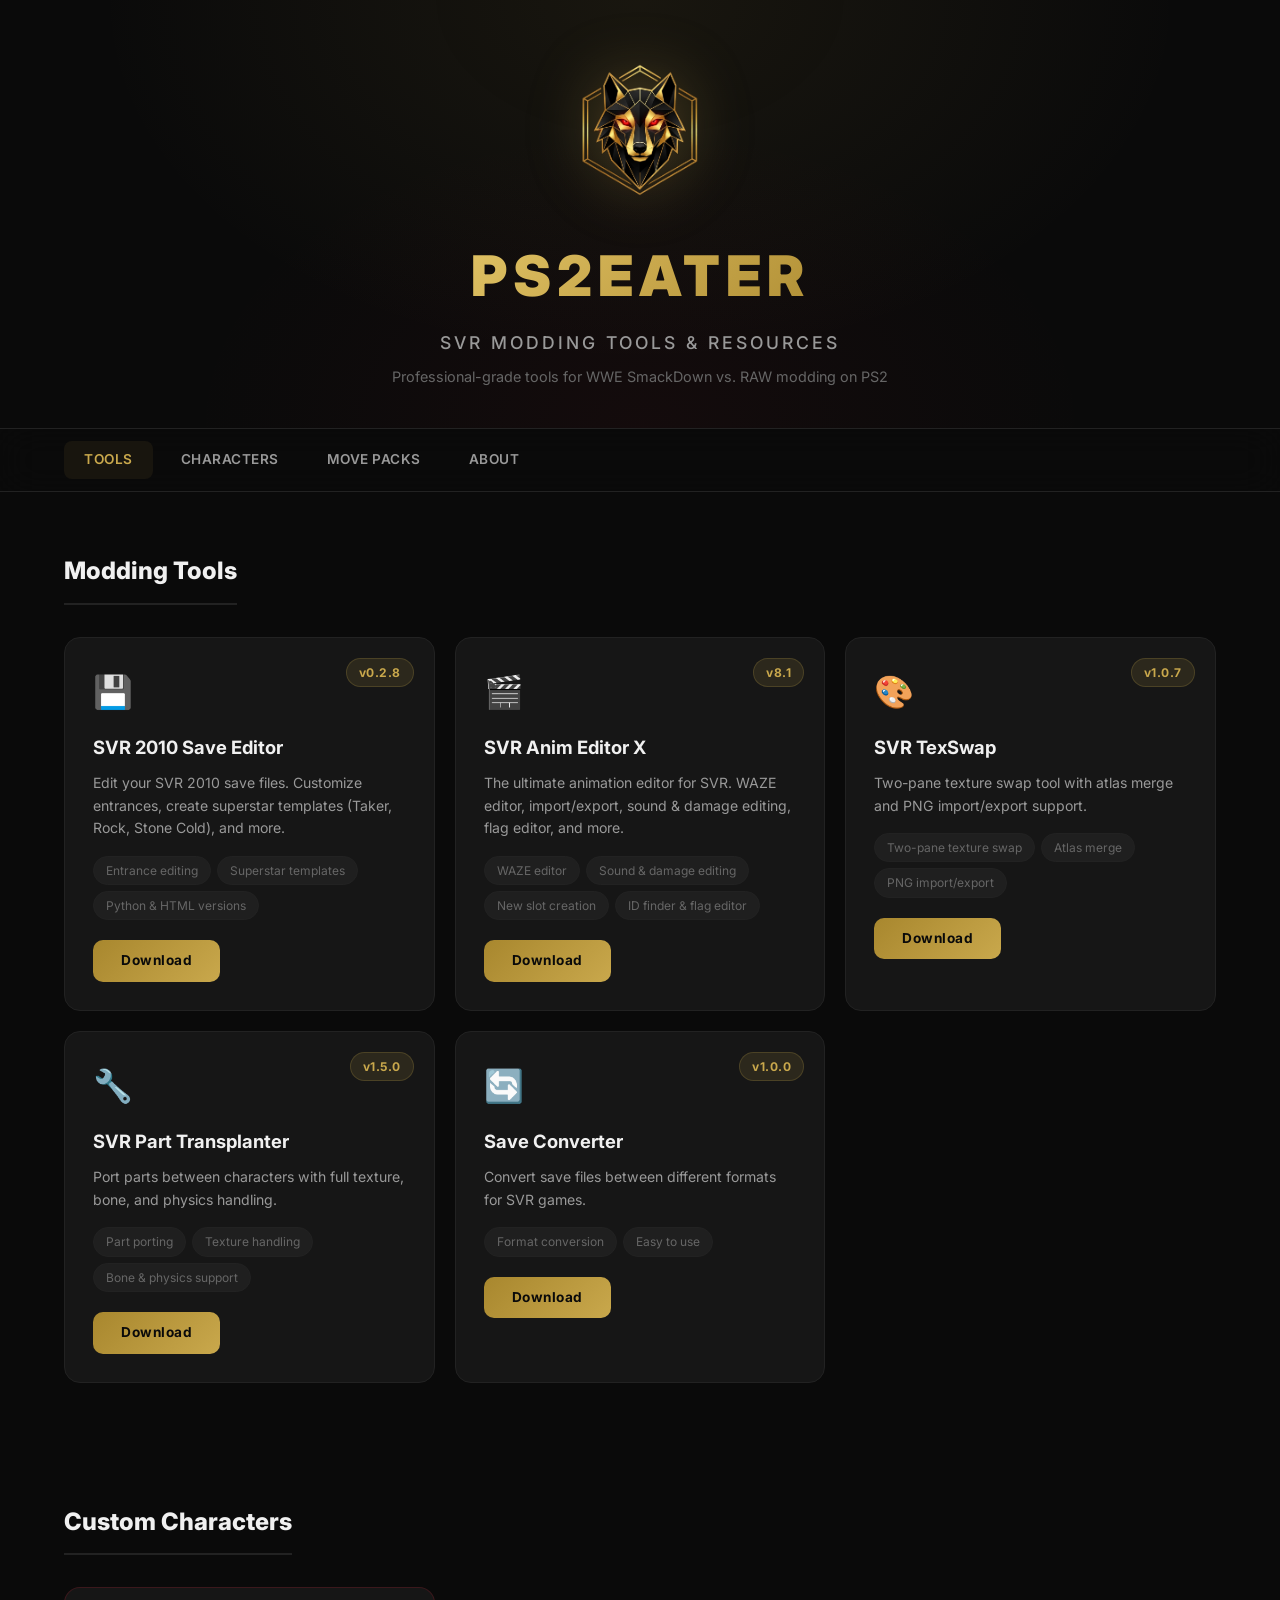
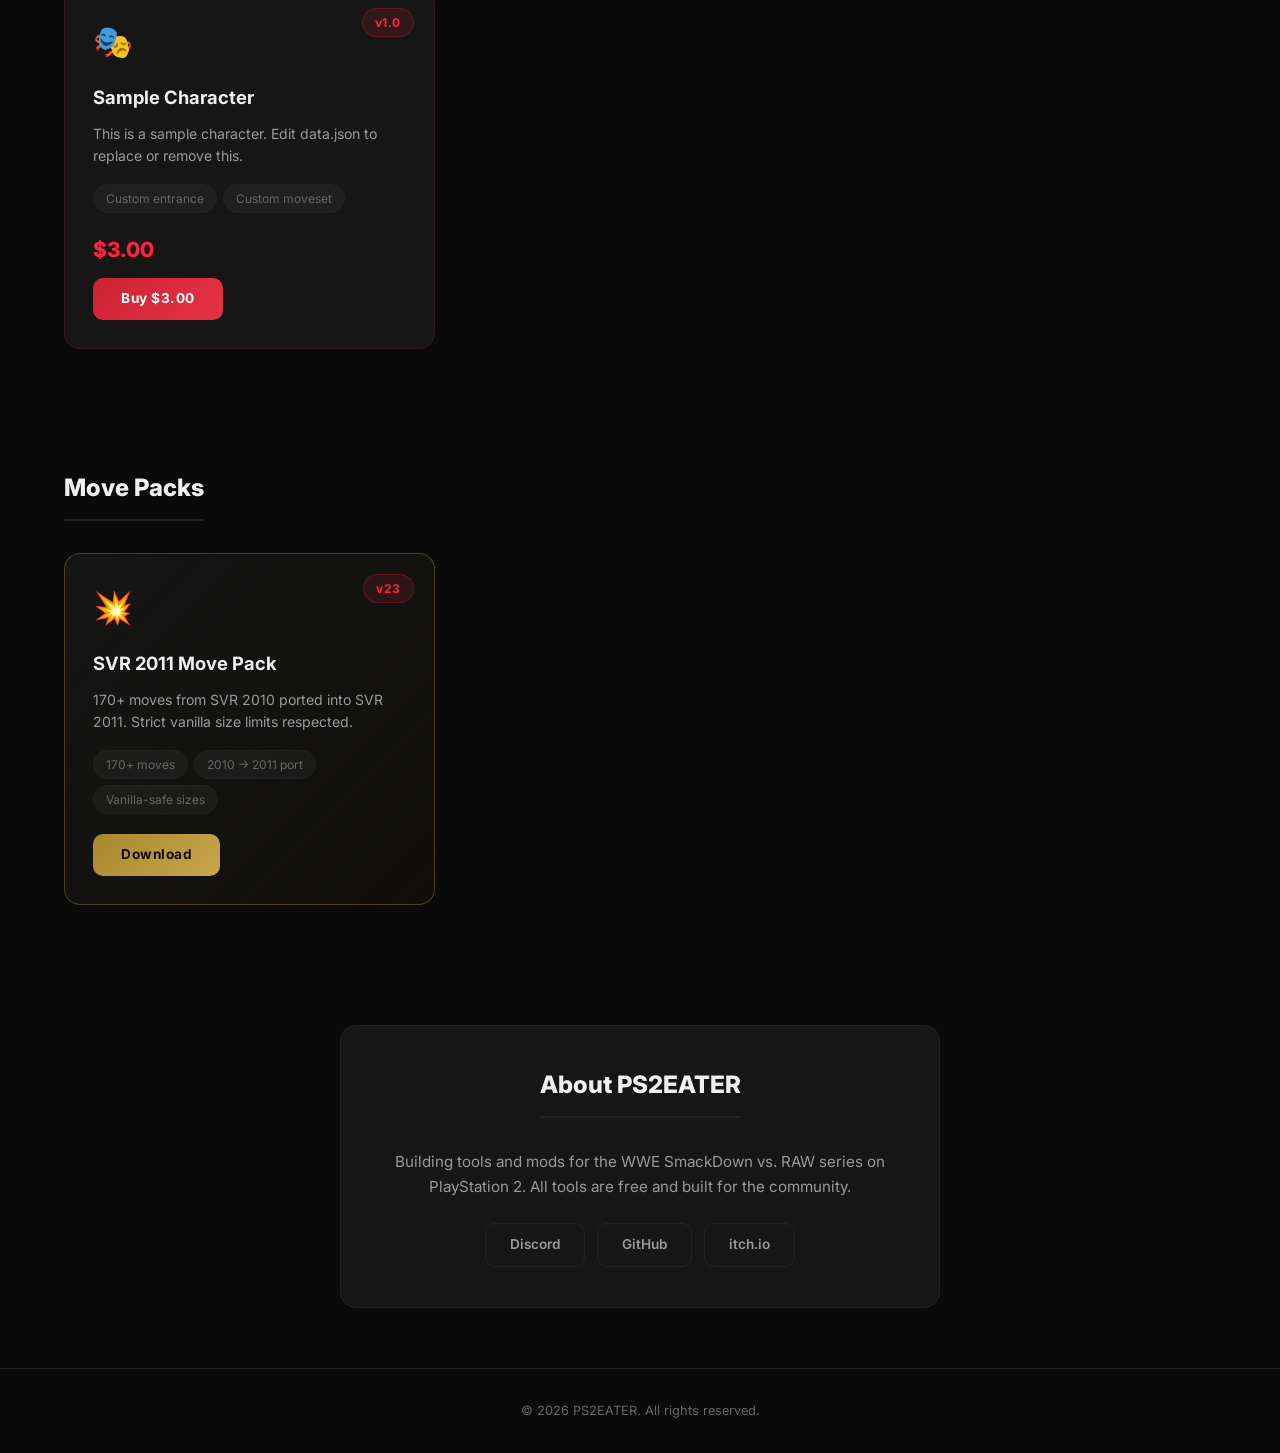
==== index.html @ 476636ef "Add files via upload" ====
<!DOCTYPE html>
<html lang="en">
<head>
    <meta charset="UTF-8">
    <meta name="viewport" content="width=device-width, initial-scale=1.0">
    <title>PS2EATER - SVR Modding Tools</title>
    <link rel="stylesheet" href="style.css">
</head>
<body>

<header class="hero">
    <div class="hero-bg"></div>
    <div class="hero-content">
        <img src="logo.png" alt="PS2EATER Logo" class="hero-logo">
        <h1>PS2EATER</h1>
        <p class="tagline">SVR Modding Tools &amp; Resources</p>
        <p class="subtitle">Professional-grade tools for WWE SmackDown vs. RAW modding on PS2</p>
    </div>
</header>

<nav class="nav-bar">
    <div class="nav-inner">
        <a href="#tools" class="nav-link active">Tools</a>
        <a href="#characters" class="nav-link">Characters</a>
        <a href="#movepacks" class="nav-link">Move Packs</a>
        <a href="#about" class="nav-link">About</a>
    </div>
</nav>

<main>
    <section id="tools" class="section">
        <h2 class="section-title">Modding Tools</h2>
        <div id="tools-grid" class="grid"></div>
    </section>

    <section id="characters" class="section">
        <h2 class="section-title">Custom Characters</h2>
        <div id="characters-grid" class="grid"></div>
    </section>

    <section id="movepacks" class="section">
        <h2 class="section-title">Move Packs</h2>
        <div id="movepacks-grid" class="grid"></div>
    </section>

    <section id="about" class="section">
        <div class="about-box">
            <h2 class="section-title">About PS2EATER</h2>
            <p>Building tools and mods for the WWE SmackDown vs. RAW series on PlayStation 2. All tools are free and built for the community.</p>
            <div class="social-links">
                <a href="#" class="social-btn">Discord</a>
                <a href="https://github.com/ps2eater" class="social-btn">GitHub</a>
                <a href="https://amheroher.itch.io" class="social-btn">itch.io</a>
            </div>
        </div>
    </section>
</main>

<footer>
    <p>&copy; 2026 PS2EATER. All rights reserved.</p>
</footer>

<script>
function createCard(item, type) {
    const isFree = !item.price || item.price === 'free' || item.price === '$0';
    const isPaid = !isFree;
    const cardClass = type === 'movepacks' ? 'card card-featured' : (isPaid ? 'card card-paid' : 'card');
    const badgeClass = type === 'movepacks' ? 'card-badge badge-hot' : (isPaid ? 'card-badge badge-paid' : 'card-badge');
    const btnText = isFree ? 'Download' : `Buy ${item.price}`;
    const btnClass = isPaid ? 'btn btn-buy' : 'btn btn-primary';
    const link = item.link || '#';

    let imageHtml = '';
    if (item.image) {
        imageHtml = `<img src="${item.image}" alt="${item.name}" class="card-image">`;
    }

    return `
        <div class="${cardClass}">
            <div class="${badgeClass}">${item.version}</div>
            ${imageHtml || `<div class="card-icon">${item.icon || ''}</div>`}
            <h3>${item.name}</h3>
            <p>${item.description}</p>
            <ul class="features">
                ${(item.features || []).map(f => `<li>${f}</li>`).join('')}
            </ul>
            ${isPaid ? `<div class="price-tag">${item.price}</div>` : ''}
            <a href="${link}" class="${btnClass}" ${link !== '#' ? 'target="_blank"' : ''}>${btnText}</a>
        </div>
    `;
}

fetch('data.json')
    .then(r => r.json())
    .then(data => {
        const toolsGrid = document.getElementById('tools-grid');
        const charsGrid = document.getElementById('characters-grid');
        const movesGrid = document.getElementById('movepacks-grid');

        if (data.tools && data.tools.length) {
            toolsGrid.innerHTML = data.tools.map(t => createCard(t, 'tools')).join('');
        }
        if (data.characters && data.characters.length) {
            charsGrid.innerHTML = data.characters.map(c => createCard(c, 'characters')).join('');
        } else {
            document.getElementById('characters').style.display = 'none';
        }
        if (data.movepacks && data.movepacks.length) {
            movesGrid.innerHTML = data.movepacks.map(m => createCard(m, 'movepacks')).join('');
        }

        document.querySelectorAll('.nav-link').forEach(link => {
            link.addEventListener('click', function() {
                document.querySelectorAll('.nav-link').forEach(l => l.classList.remove('active'));
                this.classList.add('active');
            });
        });
    });
</script>

</body>
</html>
---- style.css ----
@import url('https://fonts.googleapis.com/css2?family=Inter:wght@400;500;600;700;800;900&display=swap');

* {
    margin: 0;
    padding: 0;
    box-sizing: border-box;
}

:root {
    --bg-primary: #0a0a0a;
    --bg-secondary: #111111;
    --bg-card: #161616;
    --bg-card-hover: #1a1a1a;
    --gold: #c9a84c;
    --gold-light: #e8cc6e;
    --gold-dark: #a8872e;
    --red: #cc2233;
    --red-glow: #ff2244;
    --text-primary: #f0f0f0;
    --text-secondary: #999999;
    --text-muted: #666666;
    --border: #222222;
    --border-gold: rgba(201, 168, 76, 0.3);
}

html {
    scroll-behavior: smooth;
}

body {
    font-family: 'Inter', sans-serif;
    background: var(--bg-primary);
    color: var(--text-primary);
    line-height: 1.6;
    min-height: 100vh;
}

/* ===== HERO ===== */
.hero {
    position: relative;
    min-height: 420px;
    display: flex;
    align-items: center;
    justify-content: center;
    text-align: center;
    overflow: hidden;
    border-bottom: 1px solid var(--border);
}

.hero-bg {
    position: absolute;
    inset: 0;
    background:
        radial-gradient(ellipse at 50% 0%, rgba(201, 168, 76, 0.08) 0%, transparent 60%),
        radial-gradient(ellipse at 50% 100%, rgba(204, 34, 51, 0.05) 0%, transparent 50%);
}

.hero-content {
    position: relative;
    z-index: 1;
    padding: 60px 20px 40px;
}

.hero-logo {
    width: 140px;
    height: 140px;
    margin: 0 auto 24px;
    filter: drop-shadow(0 0 30px rgba(201, 168, 76, 0.3));
    transition: transform 0.4s ease, filter 0.4s ease;
}

.hero-logo:hover {
    transform: scale(1.05);
    filter: drop-shadow(0 0 50px rgba(201, 168, 76, 0.5));
}

.hero h1 {
    font-size: 3.5rem;
    font-weight: 900;
    letter-spacing: 6px;
    margin-bottom: 8px;
    background: linear-gradient(135deg, var(--gold-light), var(--gold), var(--gold-dark));
    -webkit-background-clip: text;
    -webkit-text-fill-color: transparent;
    background-clip: text;
}

.hero .tagline {
    font-size: 1.1rem;
    color: var(--text-secondary);
    font-weight: 500;
    letter-spacing: 3px;
    text-transform: uppercase;
    margin-bottom: 8px;
}

.hero .subtitle {
    font-size: 0.9rem;
    color: var(--text-muted);
    max-width: 500px;
    margin: 0 auto;
}

/* ===== NAV ===== */
.nav-bar {
    position: sticky;
    top: 0;
    z-index: 100;
    background: rgba(10, 10, 10, 0.9);
    backdrop-filter: blur(20px);
    border-bottom: 1px solid var(--border);
}

.nav-inner {
    max-width: 1200px;
    margin: 0 auto;
    display: flex;
    gap: 8px;
    padding: 12px 24px;
}

.nav-link {
    color: var(--text-secondary);
    text-decoration: none;
    font-size: 0.85rem;
    font-weight: 600;
    padding: 8px 20px;
    border-radius: 8px;
    transition: all 0.2s;
    letter-spacing: 0.5px;
    text-transform: uppercase;
}

.nav-link:hover,
.nav-link.active {
    color: var(--gold);
    background: rgba(201, 168, 76, 0.08);
}

/* ===== SECTIONS ===== */
.section {
    max-width: 1200px;
    margin: 0 auto;
    padding: 60px 24px;
}

.section-title {
    font-size: 1.5rem;
    font-weight: 800;
    margin-bottom: 32px;
    padding-bottom: 12px;
    border-bottom: 2px solid var(--border);
    display: inline-block;
    color: var(--text-primary);
}

/* ===== GRID ===== */
.grid {
    display: grid;
    grid-template-columns: repeat(auto-fill, minmax(320px, 1fr));
    gap: 20px;
}

/* ===== CARDS ===== */
.card {
    background: var(--bg-card);
    border: 1px solid var(--border);
    border-radius: 16px;
    padding: 28px;
    position: relative;
    transition: all 0.3s ease;
    overflow: hidden;
}

.card::before {
    content: '';
    position: absolute;
    top: 0;
    left: 0;
    right: 0;
    height: 2px;
    background: linear-gradient(90deg, transparent, var(--gold-dark), transparent);
    opacity: 0;
    transition: opacity 0.3s;
}

.card:hover {
    background: var(--bg-card-hover);
    border-color: var(--border-gold);
    transform: translateY(-4px);
    box-shadow: 0 12px 40px rgba(0, 0, 0, 0.4), 0 0 30px rgba(201, 168, 76, 0.05);
}

.card:hover::before {
    opacity: 1;
}

.card-featured {
    border-color: var(--border-gold);
    background: linear-gradient(135deg, var(--bg-card), rgba(201, 168, 76, 0.03));
}

.card-badge {
    position: absolute;
    top: 20px;
    right: 20px;
    background: rgba(201, 168, 76, 0.12);
    color: var(--gold);
    font-size: 0.75rem;
    font-weight: 700;
    padding: 4px 12px;
    border-radius: 20px;
    letter-spacing: 0.5px;
    border: 1px solid rgba(201, 168, 76, 0.2);
}

.badge-hot {
    background: rgba(204, 34, 51, 0.15);
    color: var(--red-glow);
    border-color: rgba(204, 34, 51, 0.3);
}

.card-icon {
    font-size: 2rem;
    margin-bottom: 16px;
}

.card h3 {
    font-size: 1.15rem;
    font-weight: 700;
    margin-bottom: 10px;
    color: var(--text-primary);
}

.card p {
    font-size: 0.88rem;
    color: var(--text-secondary);
    line-height: 1.6;
    margin-bottom: 16px;
}

.features {
    list-style: none;
    margin-bottom: 20px;
    display: flex;
    flex-wrap: wrap;
    gap: 6px;
}

.features li {
    font-size: 0.75rem;
    color: var(--text-muted);
    background: rgba(255, 255, 255, 0.04);
    padding: 4px 12px;
    border-radius: 20px;
    border: 1px solid var(--border);
}

/* ===== BUTTONS ===== */
.btn {
    display: inline-block;
    text-decoration: none;
    font-weight: 700;
    font-size: 0.85rem;
    padding: 10px 28px;
    border-radius: 10px;
    transition: all 0.25s;
    cursor: pointer;
    border: none;
    letter-spacing: 0.5px;
}

.btn-primary {
    background: linear-gradient(135deg, var(--gold-dark), var(--gold));
    color: #0a0a0a;
}

.btn-primary:hover {
    background: linear-gradient(135deg, var(--gold), var(--gold-light));
    box-shadow: 0 4px 20px rgba(201, 168, 76, 0.3);
    transform: translateY(-1px);
}

.btn-buy {
    background: linear-gradient(135deg, var(--red), #e63346);
    color: #fff;
}

.btn-buy:hover {
    background: linear-gradient(135deg, #e63346, #ff4455);
    box-shadow: 0 4px 20px rgba(204, 34, 51, 0.3);
    transform: translateY(-1px);
}

/* ===== PAID CARD ===== */
.card-paid {
    border-color: rgba(204, 34, 51, 0.2);
}

.card-paid:hover {
    border-color: rgba(204, 34, 51, 0.4);
    box-shadow: 0 12px 40px rgba(0, 0, 0, 0.4), 0 0 30px rgba(204, 34, 51, 0.05);
}

.card-paid::before {
    background: linear-gradient(90deg, transparent, var(--red), transparent);
}

.badge-paid {
    background: rgba(204, 34, 51, 0.15);
    color: var(--red-glow);
    border-color: rgba(204, 34, 51, 0.3);
}

.price-tag {
    font-size: 1.3rem;
    font-weight: 800;
    color: var(--red-glow);
    margin-bottom: 12px;
}

.card-image {
    width: 100%;
    height: 180px;
    object-fit: cover;
    border-radius: 10px;
    margin-bottom: 16px;
    border: 1px solid var(--border);
}

/* ===== ABOUT ===== */
.about-box {
    background: var(--bg-card);
    border: 1px solid var(--border);
    border-radius: 16px;
    padding: 40px;
    text-align: center;
    max-width: 600px;
    margin: 0 auto;
}

.about-box p {
    color: var(--text-secondary);
    font-size: 0.95rem;
    margin-bottom: 24px;
}

.social-links {
    display: flex;
    gap: 12px;
    justify-content: center;
}

.social-btn {
    color: var(--text-secondary);
    text-decoration: none;
    font-size: 0.85rem;
    font-weight: 600;
    padding: 10px 24px;
    border-radius: 10px;
    border: 1px solid var(--border);
    transition: all 0.2s;
}

.social-btn:hover {
    color: var(--gold);
    border-color: var(--border-gold);
    background: rgba(201, 168, 76, 0.05);
}

/* ===== FOOTER ===== */
footer {
    text-align: center;
    padding: 32px 24px;
    border-top: 1px solid var(--border);
    color: var(--text-muted);
    font-size: 0.8rem;
}

/* ===== RESPONSIVE ===== */
@media (max-width: 768px) {
    .hero h1 {
        font-size: 2.5rem;
        letter-spacing: 4px;
    }

    .hero-logo {
        width: 100px;
        height: 100px;
    }

    .hero {
        min-height: 340px;
    }

    .grid {
        grid-template-columns: 1fr;
    }

    .section {
        padding: 40px 16px;
    }

    .nav-inner {
        padding: 10px 16px;
        gap: 4px;
    }

    .nav-link {
        padding: 8px 14px;
        font-size: 0.8rem;
    }
}

@media (max-width: 480px) {
    .hero h1 {
        font-size: 2rem;
    }

    .card {
        padding: 20px;
    }
}
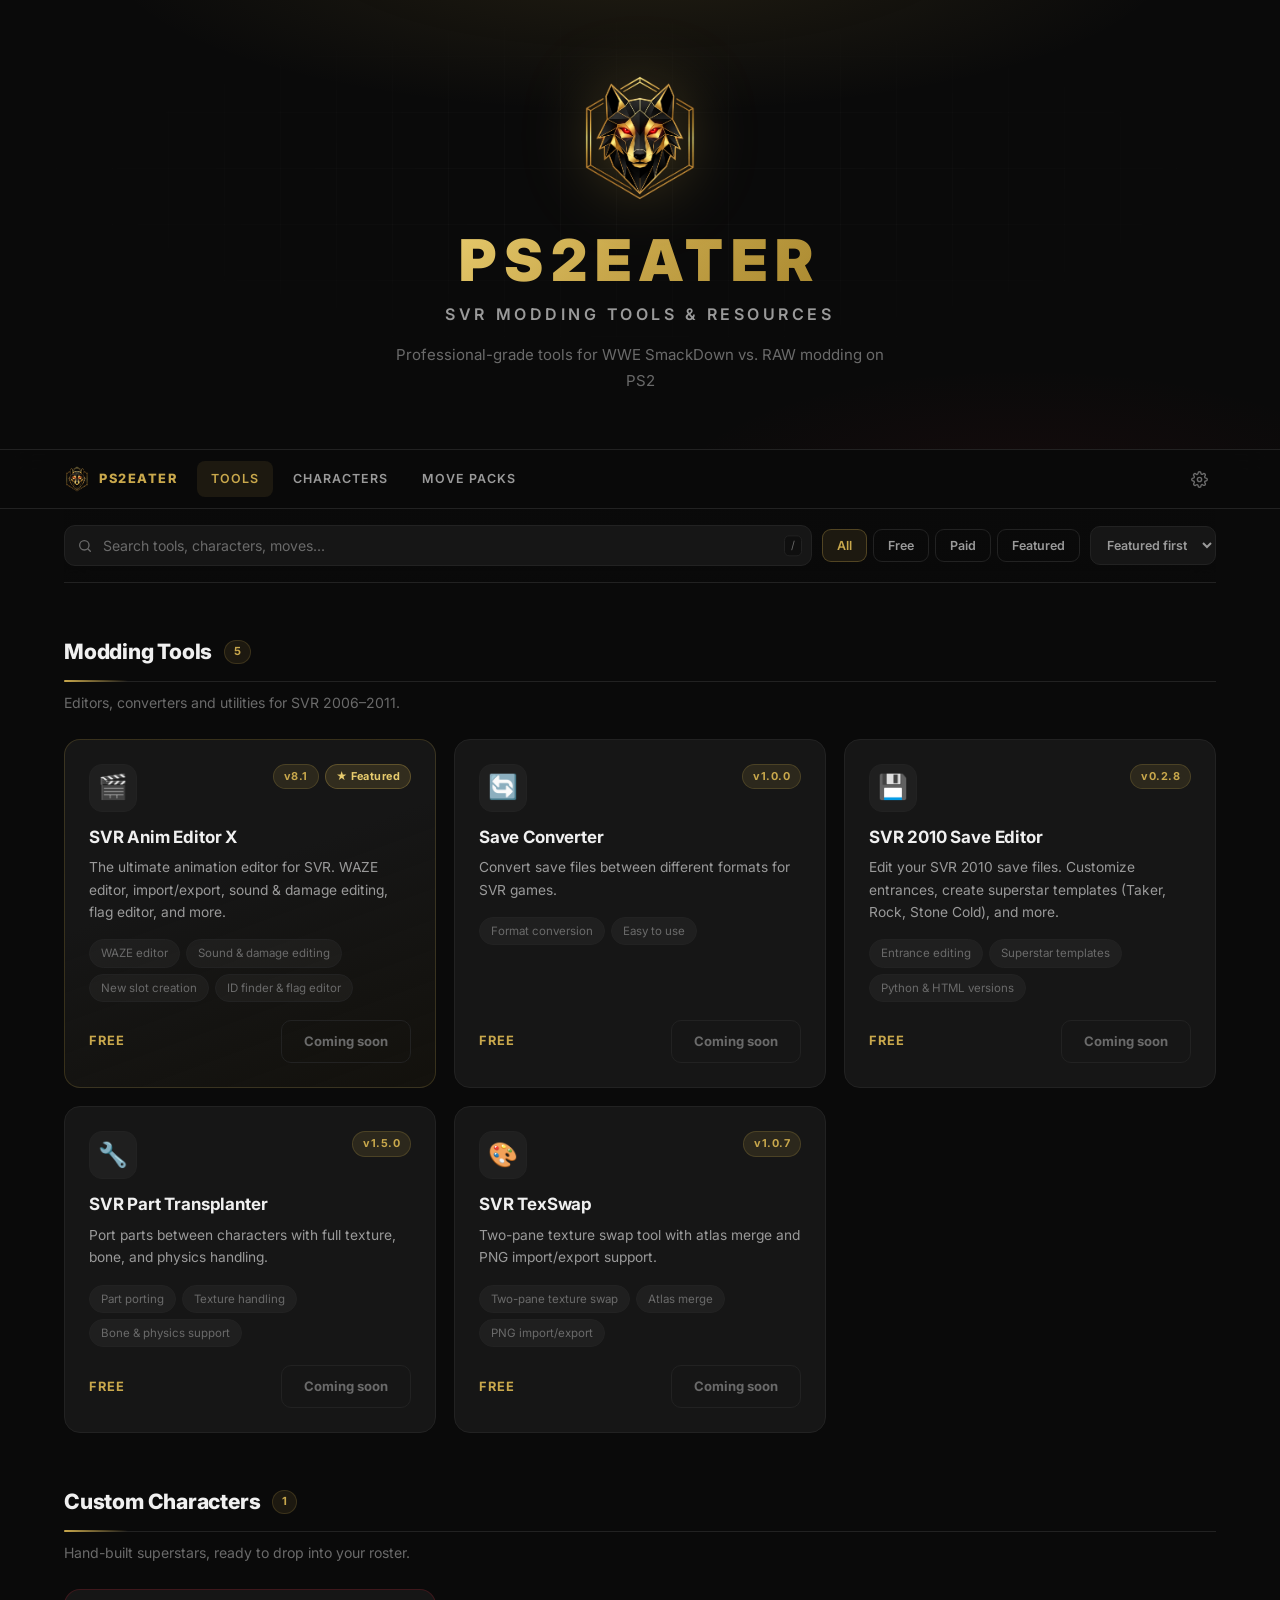
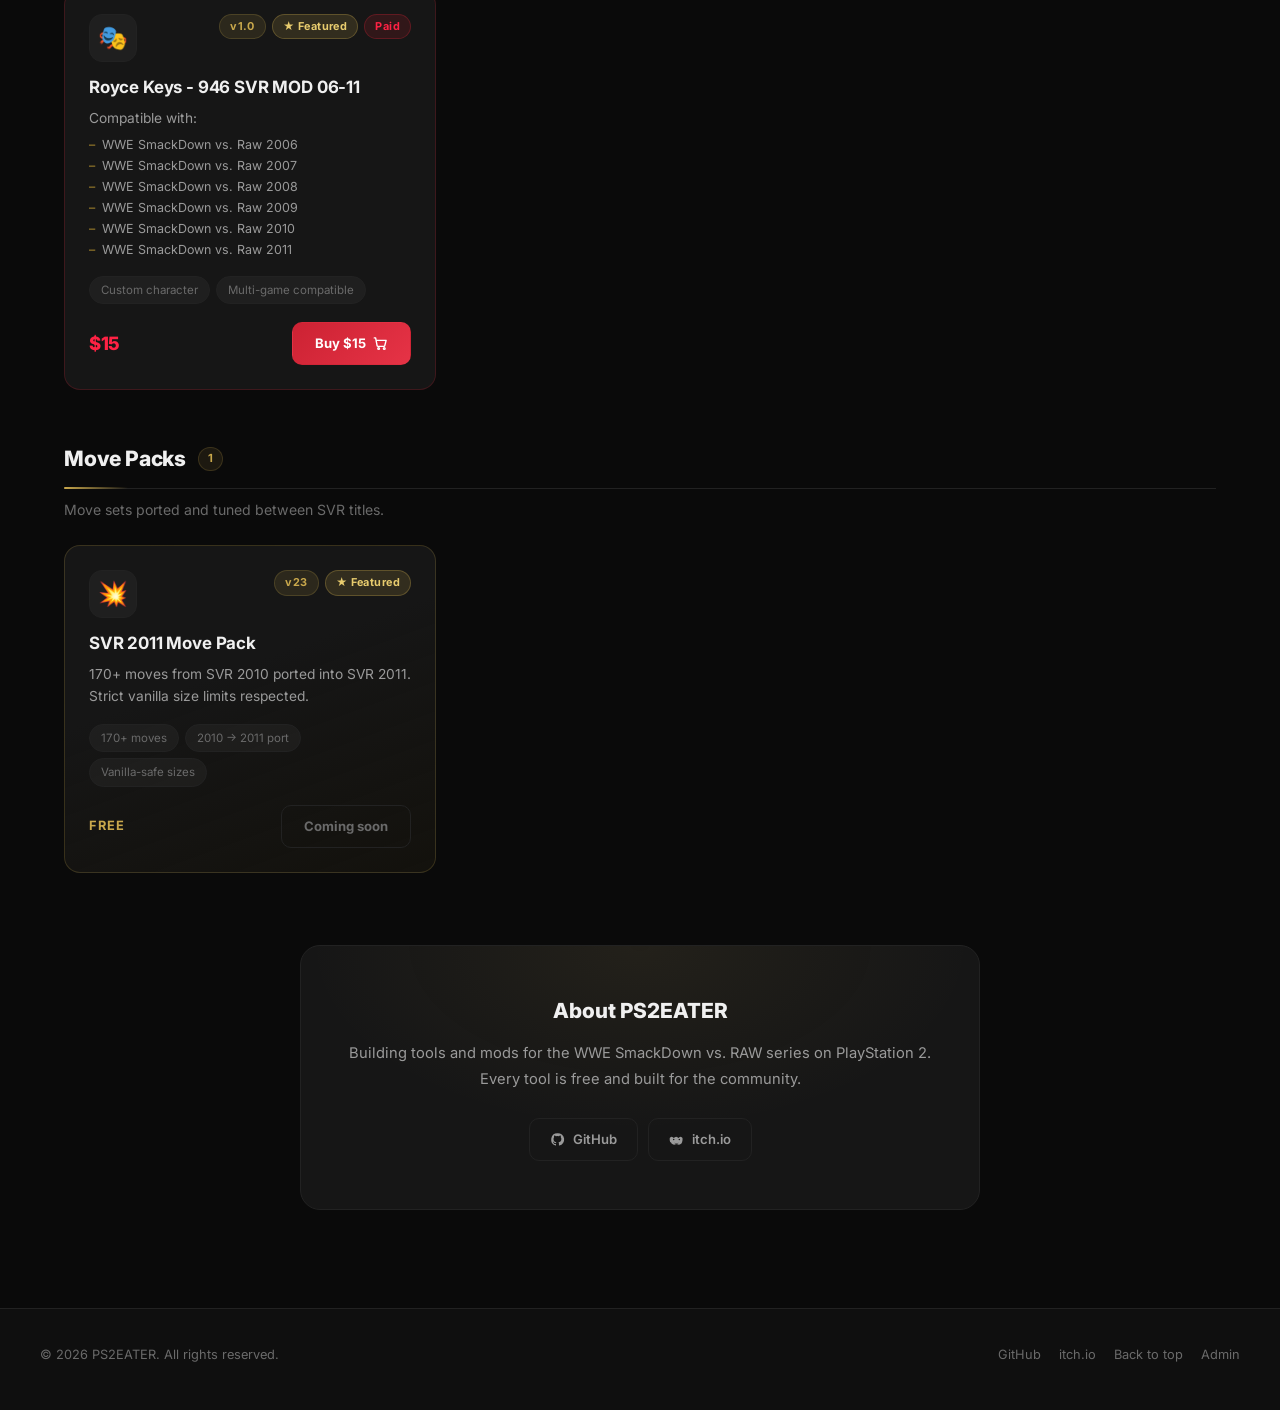
==== commit 751aa6f3: "Add files via upload" ====
--- a/index.html
+++ b/index.html
@@ -3,120 +3,444 @@
 <head>
     <meta charset="UTF-8">
     <meta name="viewport" content="width=device-width, initial-scale=1.0">
-    <title>PS2EATER - SVR Modding Tools</title>
+    <title>PS2EATER - SVR Modding Tools &amp; Resources</title>
+    <meta name="description" content="Free tools, custom characters and move packs for WWE SmackDown vs. RAW modding on PlayStation 2. Built by the community.">
+    <meta name="author" content="PS2EATER">
+    <meta name="theme-color" content="#0a0a0a">
+    <meta property="og:type" content="website">
+    <meta property="og:site_name" content="PS2EATER">
+    <meta property="og:title" content="PS2EATER - SVR Modding Tools &amp; Resources">
+    <meta property="og:description" content="Free tools, custom characters and move packs for WWE SmackDown vs. RAW modding on PlayStation 2.">
+    <meta property="og:image" content="logo.png">
+    <meta name="twitter:card" content="summary_large_image">
+    <link rel="icon" href="logo.png" type="image/png">
+    <link rel="preconnect" href="https://fonts.googleapis.com">
+    <link rel="preconnect" href="https://fonts.gstatic.com" crossorigin>
     <link rel="stylesheet" href="style.css">
 </head>
 <body>
-
-<header class="hero">
-    <div class="hero-bg"></div>
+<a class="skip-link" href="#main">Skip to content</a>
+
+<div class="banner" id="banner" hidden>
+    <span id="banner-text"></span>
+    <button class="banner-close" id="banner-close" type="button" aria-label="Dismiss announcement">&times;</button>
+</div>
+
+<header class="hero" id="top">
     <div class="hero-content">
-        <img src="logo.png" alt="PS2EATER Logo" class="hero-logo">
-        <h1>PS2EATER</h1>
-        <p class="tagline">SVR Modding Tools &amp; Resources</p>
-        <p class="subtitle">Professional-grade tools for WWE SmackDown vs. RAW modding on PS2</p>
+        <img src="logo.png" alt="PS2EATER" class="hero-logo" width="132" height="132">
+        <h1 id="hero-title">PS2EATER</h1>
+        <p class="tagline" id="hero-tagline">SVR Modding Tools &amp; Resources</p>
+        <p class="subtitle" id="hero-subtitle">Professional-grade tools for WWE SmackDown vs. RAW modding on PS2</p>
     </div>
 </header>
 
-<nav class="nav-bar">
+<nav class="nav-bar" aria-label="Sections">
     <div class="nav-inner">
-        <a href="#tools" class="nav-link active">Tools</a>
-        <a href="#characters" class="nav-link">Characters</a>
-        <a href="#movepacks" class="nav-link">Move Packs</a>
-        <a href="#about" class="nav-link">About</a>
+        <a href="#top" class="nav-brand">
+            <img src="logo.png" alt="" width="26" height="26">
+            <span>PS2EATER</span>
+        </a>
+        <div class="nav-links" id="nav-links"></div>
+        <a class="nav-admin" href="admin.html" title="Admin dashboard" aria-label="Admin dashboard">
+            <svg viewBox="0 0 24 24" fill="none" stroke="currentColor" stroke-width="2" stroke-linecap="round" stroke-linejoin="round"><circle cx="12" cy="12" r="3"/><path d="M19.4 15a1.65 1.65 0 0 0 .33 1.82l.06.06a2 2 0 1 1-2.83 2.83l-.06-.06a1.65 1.65 0 0 0-1.82-.33 1.65 1.65 0 0 0-1 1.51V21a2 2 0 1 1-4 0v-.09A1.65 1.65 0 0 0 9 19.4a1.65 1.65 0 0 0-1.82.33l-.06.06a2 2 0 1 1-2.83-2.83l.06-.06a1.65 1.65 0 0 0 .33-1.82 1.65 1.65 0 0 0-1.51-1H3a2 2 0 1 1 0-4h.09A1.65 1.65 0 0 0 4.6 9a1.65 1.65 0 0 0-.33-1.82l-.06-.06a2 2 0 1 1 2.83-2.83l.06.06A1.65 1.65 0 0 0 9 4.6a1.65 1.65 0 0 0 1-1.51V3a2 2 0 1 1 4 0v.09a1.65 1.65 0 0 0 1 1.51 1.65 1.65 0 0 0 1.82-.33l.06-.06a2 2 0 1 1 2.83 2.83l-.06.06A1.65 1.65 0 0 0 19.4 9v0a1.65 1.65 0 0 0 1.51 1H21a2 2 0 1 1 0 4h-.09a1.65 1.65 0 0 0-1.51 1z"/></svg>
+        </a>
     </div>
 </nav>
 
-<main>
-    <section id="tools" class="section">
-        <h2 class="section-title">Modding Tools</h2>
-        <div id="tools-grid" class="grid"></div>
-    </section>
-
-    <section id="characters" class="section">
-        <h2 class="section-title">Custom Characters</h2>
-        <div id="characters-grid" class="grid"></div>
-    </section>
-
-    <section id="movepacks" class="section">
-        <h2 class="section-title">Move Packs</h2>
-        <div id="movepacks-grid" class="grid"></div>
-    </section>
-
-    <section id="about" class="section">
+<main id="main" class="page">
+    <div class="toolbar">
+        <div class="search">
+            <svg viewBox="0 0 24 24" fill="none" stroke="currentColor" stroke-width="2" stroke-linecap="round"><circle cx="11" cy="11" r="7"/><path d="m20 20-3.5-3.5"/></svg>
+            <input id="search" type="search" placeholder="Search tools, characters, moves..." autocomplete="off" aria-label="Search">
+            <kbd>/</kbd>
+        </div>
+        <div class="chips" id="chips" role="group" aria-label="Filter">
+            <button class="chip active" data-mode="all" type="button">All</button>
+            <button class="chip" data-mode="free" type="button">Free</button>
+            <button class="chip" data-mode="paid" type="button">Paid</button>
+            <button class="chip" data-mode="featured" type="button">Featured</button>
+        </div>
+        <select class="sort" id="sort" aria-label="Sort by">
+            <option value="featured">Featured first</option>
+            <option value="newest">Newest</option>
+            <option value="name">Name A-Z</option>
+            <option value="free">Free first</option>
+        </select>
+    </div>
+
+    <div id="content">
+        <section class="section">
+            <div class="grid">
+                <div class="skeleton"><div class="sk-box"></div><div class="sk-line title"></div><div class="sk-line"></div><div class="sk-line short"></div></div>
+                <div class="skeleton"><div class="sk-box"></div><div class="sk-line title"></div><div class="sk-line"></div><div class="sk-line short"></div></div>
+                <div class="skeleton"><div class="sk-box"></div><div class="sk-line title"></div><div class="sk-line"></div><div class="sk-line short"></div></div>
+            </div>
+        </section>
+    </div>
+
+    <div class="state" id="empty-state" hidden>
+        <div class="state-icon">&#128269;</div>
+        <h3>No results</h3>
+        <p>Nothing matches your search. Try a different keyword or clear the filters.</p>
+        <button class="btn btn-primary" type="button" id="reset-filters">Clear filters</button>
+    </div>
+
+    <div class="state" id="error-state" hidden>
+        <div class="state-icon">&#9888;&#65039;</div>
+        <h3>Could not load the catalogue</h3>
+        <p id="error-detail">data.json could not be fetched. If you opened this page directly from disk, run it from a local server or the live site.</p>
+        <button class="btn btn-primary" type="button" id="retry">Try again</button>
+    </div>
+
+    <section class="section about-section" id="about">
         <div class="about-box">
-            <h2 class="section-title">About PS2EATER</h2>
-            <p>Building tools and mods for the WWE SmackDown vs. RAW series on PlayStation 2. All tools are free and built for the community.</p>
-            <div class="social-links">
-                <a href="#" class="social-btn">Discord</a>
-                <a href="https://github.com/ps2eater" class="social-btn">GitHub</a>
-                <a href="https://amheroher.itch.io" class="social-btn">itch.io</a>
-            </div>
+            <h2>About <span id="about-name">PS2EATER</span></h2>
+            <p id="about-text">Building tools and mods for the WWE SmackDown vs. RAW series on PlayStation 2. Every tool is free and built for the community.</p>
+            <div class="social-links" id="social-links"></div>
         </div>
     </section>
 </main>
 
 <footer>
-    <p>&copy; 2026 PS2EATER. All rights reserved.</p>
+    <div class="footer-inner">
+        <p class="footer-copy" id="footer-copy">&copy; 2026 PS2EATER. All rights reserved.</p>
+        <div class="footer-links">
+            <a href="https://github.com/ps2eater" id="footer-github" rel="noopener">GitHub</a>
+            <a href="https://amheroher.itch.io" id="footer-itch" rel="noopener">itch.io</a>
+            <a href="#top">Back to top</a>
+            <a href="admin.html">Admin</a>
+        </div>
+    </div>
 </footer>
 
 <script>
-function createCard(item, type) {
-    const isFree = !item.price || item.price === 'free' || item.price === '$0';
-    const isPaid = !isFree;
-    const cardClass = type === 'movepacks' ? 'card card-featured' : (isPaid ? 'card card-paid' : 'card');
-    const badgeClass = type === 'movepacks' ? 'card-badge badge-hot' : (isPaid ? 'card-badge badge-paid' : 'card-badge');
-    const btnText = isFree ? 'Download' : `Buy ${item.price}`;
-    const btnClass = isPaid ? 'btn btn-buy' : 'btn btn-primary';
-    const link = item.link || '#';
-
-    let imageHtml = '';
-    if (item.image) {
-        imageHtml = `<img src="${item.image}" alt="${item.name}" class="card-image">`;
-    }
-
-    return `
-        <div class="${cardClass}">
-            <div class="${badgeClass}">${item.version}</div>
-            ${imageHtml || `<div class="card-icon">${item.icon || ''}</div>`}
-            <h3>${item.name}</h3>
-            <p>${item.description}</p>
-            <ul class="features">
-                ${(item.features || []).map(f => `<li>${f}</li>`).join('')}
-            </ul>
-            ${isPaid ? `<div class="price-tag">${item.price}</div>` : ''}
-            <a href="${link}" class="${btnClass}" ${link !== '#' ? 'target="_blank"' : ''}>${btnText}</a>
-        </div>
-    `;
-}
-
-fetch('data.json')
-    .then(r => r.json())
-    .then(data => {
-        const toolsGrid = document.getElementById('tools-grid');
-        const charsGrid = document.getElementById('characters-grid');
-        const movesGrid = document.getElementById('movepacks-grid');
-
-        if (data.tools && data.tools.length) {
-            toolsGrid.innerHTML = data.tools.map(t => createCard(t, 'tools')).join('');
-        }
-        if (data.characters && data.characters.length) {
-            charsGrid.innerHTML = data.characters.map(c => createCard(c, 'characters')).join('');
-        } else {
-            document.getElementById('characters').style.display = 'none';
-        }
-        if (data.movepacks && data.movepacks.length) {
-            movesGrid.innerHTML = data.movepacks.map(m => createCard(m, 'movepacks')).join('');
-        }
-
-        document.querySelectorAll('.nav-link').forEach(link => {
-            link.addEventListener('click', function() {
-                document.querySelectorAll('.nav-link').forEach(l => l.classList.remove('active'));
-                this.classList.add('active');
+(function () {
+    'use strict';
+
+    var DATA = null;
+    var VIEW = { q: '', mode: 'all', sort: 'featured' };
+    var DEFAULT_CATS = [
+        { id: 'tools', nav: 'Tools', title: 'Modding Tools' },
+        { id: 'characters', nav: 'Characters', title: 'Custom Characters' },
+        { id: 'movepacks', nav: 'Move Packs', title: 'Move Packs' }
+    ];
+    var $ = function (sel, root) { return (root || document).querySelector(sel); };
+
+    function esc(value) {
+        return String(value === undefined || value === null ? '' : value).replace(/[&<>"']/g, function (c) {
+            return { '&': '&amp;', '<': '&lt;', '>': '&gt;', '"': '&quot;', "'": '&#39;' }[c];
+        });
+    }
+    function isPaid(item) {
+        var p = String(item.price === undefined || item.price === null ? '' : item.price).trim().toLowerCase();
+        return p !== '' && p !== 'free' && p !== '$0' && p !== '0';
+    }
+    function categories() {
+        var list = Array.isArray(DATA && DATA.categories) && DATA.categories.length ? DATA.categories.slice() : DEFAULT_CATS.slice();
+        return list.sort(function (a, b) { return (a.order || 0) - (b.order || 0); });
+    }
+    function itemsOf(cat) {
+        var items = (DATA && Array.isArray(DATA[cat.id])) ? DATA[cat.id] : [];
+        return items.filter(function (i) { return i && !i.hidden; });
+    }
+
+    function descriptionHTML(text) {
+        if (!text) return '';
+        var lines = String(text).split(/\r?\n/).map(function (l) { return l.trim(); }).filter(Boolean);
+        var bullets = [];
+        var prose = [];
+        lines.forEach(function (line) {
+            if (/^[-*\u2022]\s+/.test(line)) bullets.push(line.replace(/^[-*\u2022]\s+/, ''));
+            else prose.push(line);
+        });
+        var html = prose.map(function (l) { return '<span>' + esc(l) + '</span>'; }).join('<br>');
+        if (bullets.length) {
+            html += '<ul>' + bullets.map(function (b) { return '<li>' + esc(b) + '</li>'; }).join('') + '</ul>';
+        }
+        return '<div class="card-desc">' + html + '</div>';
+    }
+
+    var ARROW = '<svg viewBox="0 0 24 24" fill="none" stroke="currentColor" stroke-width="2.4" stroke-linecap="round" stroke-linejoin="round"><path d="M5 12h14"/><path d="m13 6 6 6-6 6"/></svg>';
+    var CART = '<svg viewBox="0 0 24 24" fill="none" stroke="currentColor" stroke-width="2.2" stroke-linecap="round" stroke-linejoin="round"><circle cx="9" cy="20" r="1.4"/><circle cx="18" cy="20" r="1.4"/><path d="M2 3h2.2l2.3 12.2a1.6 1.6 0 0 0 1.6 1.3h9.2a1.6 1.6 0 0 0 1.6-1.3L21 7H5.2"/></svg>';
+
+    function cardHTML(item, cat) {
+        var paid = isPaid(item);
+        var classes = ['card'];
+        if (paid) classes.push('card-paid');
+        else if (item.featured) classes.push('card-featured');
+
+        var badges = '';
+        if (item.version) badges += '<span class="card-badge">' + esc(item.version) + '</span>';
+        if (item.featured) badges += '<span class="card-badge badge-star">&#9733; Featured</span>';
+        if (paid) badges += '<span class="card-badge badge-hot">Paid</span>';
+
+        var link = String(item.link || '').trim();
+        var cta = link
+            ? '<a class="btn ' + (paid ? 'btn-buy' : 'btn-primary') + '" href="' + esc(link) + '" target="_blank" rel="noopener noreferrer">' +
+              (paid ? 'Buy ' + esc(item.price) + CART : 'Download' + ARROW) + '</a>'
+            : '<span class="btn btn-ghost" title="Link not published yet">Coming soon</span>';
+
+        var media = item.image
+            ? '<img class="card-image" src="' + esc(item.image) + '" alt="' + esc(item.name) + '" loading="lazy" decoding="async" referrerpolicy="no-referrer" onerror="this.remove()">'
+            : '';
+
+        var features = Array.isArray(item.features) && item.features.length
+            ? '<ul class="features">' + item.features.map(function (f) { return '<li>' + esc(f) + '</li>'; }).join('') + '</ul>'
+            : '';
+
+        var priceLine = paid
+            ? '<div class="price-tag">' + esc(item.price) + '</div>'
+            : '<div class="price-free">Free</div>';
+
+        return '<article class="' + classes.join(' ') + '">' +
+            '<div class="card-head">' +
+                '<div class="card-icon" aria-hidden="true">' + esc(item.icon || '\uD83C\uDFAE') + '</div>' +
+                '<div class="card-badges">' + badges + '</div>' +
+            '</div>' +
+            media +
+            '<h3>' + esc(item.name || 'Untitled') + '</h3>' +
+            descriptionHTML(item.description) +
+            features +
+            '<div class="card-foot">' + priceLine + cta + '</div>' +
+        '</article>';
+    }
+
+    function matches(item, cat) {
+        if (VIEW.mode === 'free' && isPaid(item)) return false;
+        if (VIEW.mode === 'paid' && !isPaid(item)) return false;
+        if (VIEW.mode === 'featured' && !item.featured) return false;
+        if (VIEW.q) {
+            var hay = []
+                .concat([item.name, item.description, item.version, cat.title, cat.nav])
+                .concat(item.features || [])
+                .concat(item.tags || [])
+                .join(' ')
+                .toLowerCase();
+            if (hay.indexOf(VIEW.q) === -1) return false;
+        }
+        return true;
+    }
+
+    function sortItems(list) {
+        var copy = list.slice();
+        copy.sort(function (a, b) {
+            if (VIEW.sort === 'featured') {
+                return (b.featured ? 1 : 0) - (a.featured ? 1 : 0) || String(a.name || '').localeCompare(String(b.name || ''));
+            }
+            if (VIEW.sort === 'name') return String(a.name || '').localeCompare(String(b.name || ''));
+            if (VIEW.sort === 'newest') return String(b.updated || '').localeCompare(String(a.updated || ''));
+            if (VIEW.sort === 'free') return (isPaid(a) ? 1 : 0) - (isPaid(b) ? 1 : 0);
+            return 0;
+        });
+        return copy;
+    }
+
+    function renderNav() {
+        var nav = $('#nav-links');
+        nav.innerHTML = categories().map(function (cat) {
+            return '<a class="nav-link" href="#' + esc(cat.id) + '">' + esc(cat.nav || cat.title || cat.id) + '</a>';
+        }).join('');
+    }
+
+    function renderContent() {
+        var host = $('#content');
+        var cats = categories();
+        var totalVisible = 0;
+        var html = '';
+
+        cats.forEach(function (cat) {
+            var all = itemsOf(cat);
+            if (!all.length) return;
+            var list = sortItems(all.filter(function (i) { return matches(i, cat); }));
+            totalVisible += list.length;
+            if (!list.length) return;
+
+            html += '<section class="section" id="' + esc(cat.id) + '">' +
+                '<div class="section-head">' +
+                    '<h2 class="section-title">' + esc(cat.title || cat.nav) +
+                        '<span class="section-count">' + list.length + (list.length === all.length ? '' : ' / ' + all.length) + '</span>' +
+                    '</h2>' +
+                    (cat.blurb ? '<p class="section-blurb">' + esc(cat.blurb) + '</p>' : '') +
+                '</div>' +
+                '<div class="grid">' + list.map(function (item) { return cardHTML(item, cat); }).join('') + '</div>' +
+            '</section>';
+        });
+
+        var anyItems = cats.some(function (c) { return itemsOf(c).length > 0; });
+        if (!totalVisible) {
+            host.innerHTML = '';
+            $('#empty-state').hidden = false;
+            $('#empty-state').querySelector('h3').textContent = anyItems ? 'No results' : 'Nothing published yet';
+            $('#empty-state').querySelector('p').textContent = anyItems
+                ? 'Nothing matches your search. Try a different keyword or clear the filters.'
+                : 'The catalogue is empty right now. Check back soon.';
+            $('#empty-state').querySelector('.state-icon').innerHTML = anyItems ? '&#128269;' : '&#128230;';
+            return;
+        }
+        $('#empty-state').hidden = true;
+        host.innerHTML = html;
+    }
+
+    function renderSiteChrome() {
+        var site = DATA.site || {};
+        var title = site.title || 'PS2EATER';
+        document.title = title + (site.tagline ? ' - ' + site.tagline : '');
+        if (site.subtitle) {
+            var meta = document.querySelector('meta[name="description"]');
+            if (meta) meta.setAttribute('content', site.subtitle);
+        }
+        $('#hero-title').textContent = title;
+        if (site.tagline) $('#hero-tagline').textContent = site.tagline;
+        if (site.subtitle) {
+            var sub = $('#hero-subtitle');
+            sub.textContent = site.subtitle;
+            sub.hidden = false;
+        }
+        $('#about-name').textContent = title;
+        if (site.about) $('#about-text').textContent = site.about;
+        if (site.footer) $('#footer-copy').textContent = site.footer;
+
+        var social = site.social || {};
+        var icons = {
+            discord: '<svg viewBox="0 0 24 24" fill="currentColor"><path d="M19.6 5.6A16 16 0 0 0 15.6 4l-.3.6a12 12 0 0 1 3.4 1.7 11.4 11.4 0 0 0-9.4 0A12 12 0 0 1 12.7 4.6L12.4 4A16 16 0 0 0 8.4 5.6C5.9 9.3 5.2 13 5.6 16.6a16 16 0 0 0 4.9 2.5l1-1.6a10.4 10.4 0 0 1-1.6-.8l.4-.3a11.4 11.4 0 0 0 9.4 0l.4.3a10.4 10.4 0 0 1-1.6.8l1 1.6a16 16 0 0 0 4.9-2.5c.5-4.2-.5-7.9-2.8-11zM9.8 14.4c-1 0-1.7-.9-1.7-1.9s.8-1.9 1.7-1.9 1.8.9 1.7 1.9c0 1-.8 1.9-1.7 1.9zm4.4 0c-1 0-1.7-.9-1.7-1.9s.8-1.9 1.7-1.9 1.8.9 1.7 1.9c0 1-.8 1.9-1.7 1.9z"/></svg>',
+            github: '<svg viewBox="0 0 24 24" fill="currentColor"><path d="M12 2a10 10 0 0 0-3.2 19.5c.5.1.7-.2.7-.5v-1.9c-2.8.6-3.4-1.3-3.4-1.3-.4-1.2-1.1-1.5-1.1-1.5-.9-.6.1-.6.1-.6 1 .1 1.5 1 1.5 1 .9 1.6 2.4 1.1 3 .9.1-.7.4-1.1.6-1.4-2.2-.2-4.6-1.1-4.6-5 0-1.1.4-2 1-2.7-.1-.2-.4-1.3.1-2.7 0 0 .8-.3 2.7 1a9.4 9.4 0 0 1 5 0c1.9-1.3 2.7-1 2.7-1 .5 1.4.2 2.5.1 2.7.6.7 1 1.6 1 2.7 0 3.9-2.4 4.8-4.6 5 .4.3.7 1 .7 2v3c0 .3.2.6.7.5A10 10 0 0 0 12 2z"/></svg>',
+            itch: '<svg viewBox="0 0 24 24" fill="currentColor"><path d="M3.1 16.2c.6 1.4 1.3 2.4 2.2 3.1 1 .8 2 1 3 1 .8 0 1.5-.2 2.2-.6.6-.4 1-.7 1.5-.7s.9.3 1.5.7c.7.4 1.4.6 2.2.6 1 0 2-.2 3-1 .9-.7 1.6-1.7 2.2-3.1.7-1.8 1-3.8.8-5.8-.1-1.3-1-2.4-2.3-2.6-1-.2-2 .1-2.8.7l-.9.7a8.6 8.6 0 0 1-.6.4l-1.6-1.3a3.4 3.4 0 0 0-2.1-.8c-.8 0-1.5.3-2.1.8l-1.6 1.3-.6-.4-.9-.7c-.8-.6-1.8-.9-2.8-.7-1.3.2-2.2 1.3-2.3 2.6-.2 2 .1 4 .8 5.8zm4.4-2.9a1.2 1.2 0 1 1 0-2.4 1.2 1.2 0 0 1 0 2.4zm9 0a1.2 1.2 0 1 1 0-2.4 1.2 1.2 0 0 1 0 2.4zM8.5 17.2c1.6.9 5.4.9 7 0 0 0-1.4 1.6-3.5 1.6s-3.5-1.6-3.5-1.6z"/></svg>'
+        };
+        var labels = { discord: 'Discord', github: 'GitHub', itch: 'itch.io' };
+        var links = ['discord', 'github', 'itch'].filter(function (k) { return social[k] && String(social[k]).trim(); });
+        $('#social-links').innerHTML = links.map(function (k) {
+            return '<a class="social-btn" href="' + esc(social[k]) + '" target="_blank" rel="noopener noreferrer">' +
+                (icons[k] || '') + labels[k] + '</a>';
+        }).join('');
+        if (social.github) $('#footer-github').href = social.github;
+        else $('#footer-github').hidden = true;
+        if (social.itch) $('#footer-itch').href = social.itch;
+        else $('#footer-itch').hidden = true;
+
+        var banner = $('#banner');
+        if (site.announcementEnabled && site.announcement && !sessionStorage.getItem('ps2eater.banner.dismissed')) {
+            $('#banner-text').textContent = site.announcement;
+            banner.hidden = false;
+        }
+    }
+
+    function render() {
+        renderSiteChrome();
+        renderNav();
+        renderContent();
+        spy();
+    }
+
+    /* ---------- nav highlighting ---------- */
+    var activeLink = null;
+    function spy() {
+        var sections = Array.prototype.slice.call(document.querySelectorAll('#content .section'));
+        if (!sections.length) return;
+        var fromTop = window.scrollY + 160;
+        var current = null;
+        sections.forEach(function (s) { if (s.offsetTop <= fromTop) current = s.id; });
+        if (!current) current = sections[0].id;
+        document.querySelectorAll('.nav-link').forEach(function (link) {
+            var on = link.getAttribute('href') === '#' + current;
+            if (on && link !== activeLink) {
+                link.classList.add('active');
+                activeLink = link;
+            } else if (!on) {
+                link.classList.remove('active');
+            }
+        });
+    }
+
+    /* ---------- events ---------- */
+    var searchEl = $('#search');
+    var debounce;
+    searchEl.addEventListener('input', function () {
+        clearTimeout(debounce);
+        var value = searchEl.value;
+        debounce = setTimeout(function () {
+            VIEW.q = value.trim().toLowerCase();
+            renderContent();
+            spy();
+        }, 120);
+    });
+
+    $('#chips').addEventListener('click', function (e) {
+        var btn = e.target.closest('.chip');
+        if (!btn) return;
+        document.querySelectorAll('.chip').forEach(function (c) { c.classList.remove('active'); });
+        btn.classList.add('active');
+        VIEW.mode = btn.dataset.mode;
+        renderContent();
+        spy();
+    });
+
+    $('#sort').addEventListener('change', function (e) {
+        VIEW.sort = e.target.value;
+        renderContent();
+        spy();
+    });
+
+    $('#reset-filters').addEventListener('click', function () {
+        searchEl.value = '';
+        VIEW.q = '';
+        VIEW.mode = 'all';
+        document.querySelectorAll('.chip').forEach(function (c) { c.classList.toggle('active', c.dataset.mode === 'all'); });
+        renderContent();
+    });
+
+    $('#retry').addEventListener('click', function () { load(true); });
+
+    $('#banner-close').addEventListener('click', function () {
+        $('#banner').hidden = true;
+        sessionStorage.setItem('ps2eater.banner.dismissed', '1');
+    });
+
+    document.addEventListener('keydown', function (e) {
+        var tag = (document.activeElement && document.activeElement.tagName) || '';
+        var typing = tag === 'INPUT' || tag === 'TEXTAREA' || tag === 'SELECT';
+        if (e.key === '/' && !typing) {
+            e.preventDefault();
+            searchEl.focus();
+        }
+        if (e.key === 'Escape' && document.activeElement === searchEl) {
+            searchEl.value = '';
+            VIEW.q = '';
+            renderContent();
+        }
+    });
+
+    var ticking = false;
+    window.addEventListener('scroll', function () {
+        if (ticking) return;
+        ticking = true;
+        requestAnimationFrame(function () { spy(); ticking = false; });
+    }, { passive: true });
+
+    /* ---------- data ---------- */
+    function load(force) {
+        $('#error-state').hidden = true;
+        return fetch('data.json' + (force ? '?t=' + Date.now() : ''), { cache: force ? 'no-store' : 'default' })
+            .then(function (res) {
+                if (!res.ok) throw new Error('HTTP ' + res.status + ' while loading data.json');
+                return res.json();
+            })
+            .then(function (data) {
+                DATA = data || {};
+                render();
+            })
+            .catch(function (err) {
+                $('#content').innerHTML = '';
+                $('#empty-state').hidden = true;
+                $('#error-state').hidden = false;
+                $('#error-detail').textContent = 'data.json could not be fetched (' + err.message + '). ' +
+                    (location.protocol === 'file:' ? 'Serve the folder over HTTP instead of opening the file directly.' : 'Check that data.json exists in the repository root.');
             });
-        });
-    });
+    }
+
+    load(false);
+})();
 </script>
-
 </body>
 </html>
+
--- a/style.css
+++ b/style.css
@@ -1,14 +1,10 @@
 @import url('https://fonts.googleapis.com/css2?family=Inter:wght@400;500;600;700;800;900&display=swap');
 
-* {
-    margin: 0;
-    padding: 0;
-    box-sizing: border-box;
-}
+*, *::before, *::after { margin: 0; padding: 0; box-sizing: border-box; }
 
 :root {
     --bg-primary: #0a0a0a;
-    --bg-secondary: #111111;
+    --bg-secondary: #0f0f0f;
     --bg-card: #161616;
     --bg-card-hover: #1a1a1a;
     --gold: #c9a84c;
@@ -17,407 +13,490 @@
     --red: #cc2233;
     --red-glow: #ff2244;
     --text-primary: #f0f0f0;
-    --text-secondary: #999999;
-    --text-muted: #666666;
+    --text-secondary: #9a9a9a;
+    --text-muted: #6a6a6a;
     --border: #222222;
     --border-gold: rgba(201, 168, 76, 0.3);
-}
-
-html {
-    scroll-behavior: smooth;
-}
+    --radius: 16px;
+    --nav-h: 58px;
+    --ease: cubic-bezier(0.22, 1, 0.36, 1);
+}
+
+html { scroll-behavior: smooth; scroll-padding-top: calc(var(--nav-h) + 64px); }
 
 body {
-    font-family: 'Inter', sans-serif;
+    font-family: 'Inter', -apple-system, BlinkMacSystemFont, 'Segoe UI', sans-serif;
     background: var(--bg-primary);
     color: var(--text-primary);
     line-height: 1.6;
     min-height: 100vh;
-}
-
-/* ===== HERO ===== */
+    -webkit-font-smoothing: antialiased;
+}
+
+a { color: inherit; }
+img { max-width: 100%; display: block; }
+:focus-visible { outline: 2px solid var(--gold); outline-offset: 3px; border-radius: 6px; }
+
+.skip-link {
+    position: absolute; left: 16px; top: -60px; z-index: 200;
+    background: var(--gold); color: #0a0a0a; font-weight: 700; font-size: 0.85rem;
+    padding: 10px 18px; border-radius: 10px; text-decoration: none; transition: top 0.2s;
+}
+.skip-link:focus { top: 12px; }
+
+/* ============ ANNOUNCEMENT ============ */
+.banner {
+    background: linear-gradient(135deg, var(--gold-dark), var(--gold));
+    color: #0a0a0a;
+    font-size: 0.85rem;
+    font-weight: 600;
+    display: flex;
+    align-items: center;
+    justify-content: center;
+    gap: 16px;
+    padding: 10px 48px 10px 20px;
+    position: relative;
+    text-align: center;
+}
+.banner a { color: #0a0a0a; text-decoration: underline; text-underline-offset: 2px; }
+.banner[hidden] { display: none; }
+.banner-close {
+    position: absolute; right: 12px; top: 50%; transform: translateY(-50%);
+    background: rgba(0, 0, 0, 0.12); border: none; color: #0a0a0a;
+    width: 26px; height: 26px; border-radius: 50%; cursor: pointer;
+    font-size: 15px; line-height: 1; display: grid; place-items: center;
+}
+.banner-close:hover { background: rgba(0, 0, 0, 0.22); }
+
+/* ============ HERO ============ */
 .hero {
     position: relative;
-    min-height: 420px;
     display: flex;
     align-items: center;
     justify-content: center;
     text-align: center;
     overflow: hidden;
     border-bottom: 1px solid var(--border);
-}
-
-.hero-bg {
+    padding: 72px 20px 56px;
+}
+.hero::before {
+    content: '';
     position: absolute;
     inset: 0;
     background:
-        radial-gradient(ellipse at 50% 0%, rgba(201, 168, 76, 0.08) 0%, transparent 60%),
-        radial-gradient(ellipse at 50% 100%, rgba(204, 34, 51, 0.05) 0%, transparent 50%);
-}
-
-.hero-content {
-    position: relative;
-    z-index: 1;
-    padding: 60px 20px 40px;
-}
-
+        radial-gradient(ellipse 60% 50% at 50% -10%, rgba(201, 168, 76, 0.12), transparent 70%),
+        radial-gradient(ellipse 40% 40% at 80% 110%, rgba(204, 34, 51, 0.06), transparent 70%);
+    pointer-events: none;
+}
+.hero::after {
+    content: '';
+    position: absolute;
+    inset: 0;
+    background-image:
+        linear-gradient(rgba(255, 255, 255, 0.02) 1px, transparent 1px),
+        linear-gradient(90deg, rgba(255, 255, 255, 0.02) 1px, transparent 1px);
+    background-size: 56px 56px;
+    mask-image: radial-gradient(ellipse 70% 60% at 50% 40%, #000 20%, transparent 75%);
+    -webkit-mask-image: radial-gradient(ellipse 70% 60% at 50% 40%, #000 20%, transparent 75%);
+    pointer-events: none;
+}
+.hero-content { position: relative; z-index: 1; max-width: 720px; }
 .hero-logo {
-    width: 140px;
-    height: 140px;
-    margin: 0 auto 24px;
-    filter: drop-shadow(0 0 30px rgba(201, 168, 76, 0.3));
-    transition: transform 0.4s ease, filter 0.4s ease;
-}
-
-.hero-logo:hover {
-    transform: scale(1.05);
-    filter: drop-shadow(0 0 50px rgba(201, 168, 76, 0.5));
-}
-
+    width: 132px; height: 132px; object-fit: contain;
+    margin: 0 auto 26px;
+    filter: drop-shadow(0 0 34px rgba(201, 168, 76, 0.32));
+    transition: transform 0.5s var(--ease), filter 0.5s ease;
+    animation: float 7s ease-in-out infinite;
+}
+.hero-logo:hover { transform: scale(1.06) rotate(-1deg); filter: drop-shadow(0 0 54px rgba(201, 168, 76, 0.55)); }
+@keyframes float {
+    0%, 100% { transform: translateY(0); }
+    50% { transform: translateY(-8px); }
+}
 .hero h1 {
-    font-size: 3.5rem;
+    font-size: clamp(2.4rem, 6vw, 3.6rem);
     font-weight: 900;
-    letter-spacing: 6px;
-    margin-bottom: 8px;
-    background: linear-gradient(135deg, var(--gold-light), var(--gold), var(--gold-dark));
+    letter-spacing: 0.14em;
+    line-height: 1.05;
+    background: linear-gradient(135deg, var(--gold-light) 10%, var(--gold) 45%, var(--gold-dark) 90%);
     -webkit-background-clip: text;
+    background-clip: text;
     -webkit-text-fill-color: transparent;
-    background-clip: text;
-}
-
+    color: var(--gold);
+}
 .hero .tagline {
-    font-size: 1.1rem;
+    font-size: clamp(0.82rem, 2vw, 1rem);
     color: var(--text-secondary);
-    font-weight: 500;
-    letter-spacing: 3px;
+    font-weight: 600;
+    letter-spacing: 0.22em;
     text-transform: uppercase;
-    margin-bottom: 8px;
-}
-
+    margin-top: 12px;
+}
 .hero .subtitle {
-    font-size: 0.9rem;
+    font-size: 0.94rem;
     color: var(--text-muted);
-    max-width: 500px;
-    margin: 0 auto;
-}
-
-/* ===== NAV ===== */
+    max-width: 520px;
+    margin: 14px auto 0;
+    line-height: 1.7;
+}
+
+/* ============ NAV ============ */
 .nav-bar {
     position: sticky;
     top: 0;
     z-index: 100;
-    background: rgba(10, 10, 10, 0.9);
-    backdrop-filter: blur(20px);
+    background: rgba(10, 10, 10, 0.82);
+    backdrop-filter: blur(20px) saturate(160%);
+    -webkit-backdrop-filter: blur(20px) saturate(160%);
     border-bottom: 1px solid var(--border);
 }
-
 .nav-inner {
     max-width: 1200px;
     margin: 0 auto;
     display: flex;
-    gap: 8px;
-    padding: 12px 24px;
-}
-
+    align-items: center;
+    gap: 6px;
+    padding: 0 24px;
+    height: var(--nav-h);
+    overflow-x: auto;
+    scrollbar-width: none;
+}
+.nav-inner::-webkit-scrollbar { display: none; }
+.nav-brand {
+    display: flex; align-items: center; gap: 9px;
+    font-size: 0.8rem; font-weight: 800; letter-spacing: 0.12em;
+    color: var(--gold); text-decoration: none; margin-right: 14px; white-space: nowrap;
+}
+.nav-brand img { width: 26px; height: 26px; object-fit: contain; border-radius: 6px; }
+.nav-links { display: flex; align-items: center; gap: 6px; }
 .nav-link {
     color: var(--text-secondary);
     text-decoration: none;
-    font-size: 0.85rem;
+    font-size: 0.78rem;
     font-weight: 600;
-    padding: 8px 20px;
+    padding: 8px 14px;
     border-radius: 8px;
-    transition: all 0.2s;
-    letter-spacing: 0.5px;
+    transition: color 0.2s, background 0.2s;
+    letter-spacing: 0.08em;
     text-transform: uppercase;
-}
-
-.nav-link:hover,
-.nav-link.active {
+    white-space: nowrap;
+}
+.nav-link:hover { color: var(--text-primary); background: rgba(255, 255, 255, 0.04); }
+.nav-link.active { color: var(--gold); background: rgba(201, 168, 76, 0.1); }
+.nav-admin {
+    margin-left: auto;
+    display: grid; place-items: center;
+    width: 34px; height: 34px; border-radius: 9px;
+    color: var(--text-muted); text-decoration: none;
+    border: 1px solid transparent;
+    transition: color 0.2s, border-color 0.2s, background 0.2s;
+    flex: 0 0 auto;
+}
+.nav-admin:hover { color: var(--gold); border-color: var(--border-gold); background: rgba(201, 168, 76, 0.06); }
+.nav-admin svg { width: 17px; height: 17px; }
+
+/* ============ LAYOUT ============ */
+.page { max-width: 1200px; margin: 0 auto; padding: 0 24px 90px; }
+
+/* ============ TOOLBAR ============ */
+.toolbar {
+    position: sticky;
+    top: var(--nav-h);
+    z-index: 90;
+    display: flex;
+    flex-wrap: wrap;
+    align-items: center;
+    gap: 10px;
+    padding: 16px 0;
+    background: linear-gradient(180deg, rgba(10, 10, 10, 0.97) 60%, rgba(10, 10, 10, 0.86));
+    backdrop-filter: blur(14px);
+    border-bottom: 1px solid var(--border);
+    margin-bottom: 8px;
+}
+.search { position: relative; flex: 1 1 280px; min-width: 210px; }
+.search svg {
+    position: absolute; left: 13px; top: 50%; transform: translateY(-50%);
+    width: 16px; height: 16px; color: var(--text-muted); pointer-events: none;
+}
+.search input {
+    width: 100%;
+    background: var(--bg-card);
+    border: 1px solid var(--border);
+    border-radius: 11px;
+    padding: 11px 16px 11px 38px;
+    color: var(--text-primary);
+    font-family: inherit;
+    font-size: 0.88rem;
+    transition: border-color 0.2s, background 0.2s;
+}
+.search input::placeholder { color: var(--text-muted); }
+.search input::-webkit-search-cancel-button { filter: invert(0.6); cursor: pointer; }
+.search input:focus { outline: none; border-color: var(--border-gold); background: var(--bg-card-hover); }
+.search kbd {
+    position: absolute; right: 10px; top: 50%; transform: translateY(-50%);
+    font-family: inherit; font-size: 0.68rem; color: var(--text-muted);
+    border: 1px solid var(--border); border-radius: 5px; padding: 1px 6px;
+    background: var(--bg-secondary); pointer-events: none;
+}
+.chips { display: flex; gap: 6px; flex-wrap: wrap; }
+.chip {
+    background: transparent;
+    border: 1px solid var(--border);
+    color: var(--text-secondary);
+    font-family: inherit;
+    font-size: 0.78rem;
+    font-weight: 600;
+    padding: 8px 14px;
+    border-radius: 9px;
+    cursor: pointer;
+    transition: all 0.18s;
+    white-space: nowrap;
+}
+.chip:hover { color: var(--text-primary); border-color: #333; }
+.chip.active { color: var(--gold); border-color: var(--border-gold); background: rgba(201, 168, 76, 0.1); }
+.sort {
+    background: var(--bg-card);
+    border: 1px solid var(--border);
+    color: var(--text-secondary);
+    font-family: inherit;
+    font-size: 0.78rem;
+    font-weight: 600;
+    padding: 10px 12px;
+    border-radius: 10px;
+    cursor: pointer;
+    transition: border-color 0.2s, color 0.2s;
+}
+.sort:hover { color: var(--text-primary); border-color: #333; }
+.sort:focus { outline: none; border-color: var(--border-gold); }
+
+/* ============ SECTIONS ============ */
+.section { padding: 44px 0 8px; scroll-margin-top: calc(var(--nav-h) + 70px); }
+.section[hidden] { display: none; }
+.section-head { margin-bottom: 24px; }
+.section-title {
+    display: flex;
+    align-items: center;
+    gap: 12px;
+    font-size: 1.32rem;
+    font-weight: 800;
+    letter-spacing: -0.01em;
+    padding-bottom: 12px;
+    border-bottom: 1px solid var(--border);
+    position: relative;
+}
+.section-title::after {
+    content: '';
+    position: absolute; left: 0; bottom: -1px; width: 64px; height: 2px;
+    background: linear-gradient(90deg, var(--gold), transparent);
+    border-radius: 2px;
+}
+.section-count {
+    font-size: 0.7rem;
+    font-weight: 700;
     color: var(--gold);
-    background: rgba(201, 168, 76, 0.08);
-}
-
-/* ===== SECTIONS ===== */
-.section {
-    max-width: 1200px;
-    margin: 0 auto;
-    padding: 60px 24px;
-}
-
-.section-title {
-    font-size: 1.5rem;
-    font-weight: 800;
-    margin-bottom: 32px;
-    padding-bottom: 12px;
-    border-bottom: 2px solid var(--border);
-    display: inline-block;
-    color: var(--text-primary);
-}
-
-/* ===== GRID ===== */
-.grid {
-    display: grid;
-    grid-template-columns: repeat(auto-fill, minmax(320px, 1fr));
-    gap: 20px;
-}
-
-/* ===== CARDS ===== */
+    background: rgba(201, 168, 76, 0.1);
+    border: 1px solid rgba(201, 168, 76, 0.18);
+    padding: 2px 9px;
+    border-radius: 20px;
+    letter-spacing: 0;
+}
+.section-blurb { font-size: 0.88rem; color: var(--text-muted); margin-top: 10px; max-width: 620px; }
+
+/* ============ GRID + CARDS ============ */
+.grid { display: grid; grid-template-columns: repeat(auto-fill, minmax(310px, 1fr)); gap: 18px; }
+
 .card {
     background: var(--bg-card);
     border: 1px solid var(--border);
-    border-radius: 16px;
-    padding: 28px;
+    border-radius: var(--radius);
+    padding: 24px;
     position: relative;
-    transition: all 0.3s ease;
+    display: flex;
+    flex-direction: column;
+    transition: transform 0.3s var(--ease), border-color 0.3s, background 0.3s, box-shadow 0.3s;
     overflow: hidden;
 }
-
 .card::before {
     content: '';
-    position: absolute;
-    top: 0;
-    left: 0;
-    right: 0;
-    height: 2px;
+    position: absolute; top: 0; left: 0; right: 0; height: 2px;
     background: linear-gradient(90deg, transparent, var(--gold-dark), transparent);
-    opacity: 0;
-    transition: opacity 0.3s;
-}
-
+    opacity: 0; transition: opacity 0.3s;
+}
 .card:hover {
     background: var(--bg-card-hover);
     border-color: var(--border-gold);
     transform: translateY(-4px);
-    box-shadow: 0 12px 40px rgba(0, 0, 0, 0.4), 0 0 30px rgba(201, 168, 76, 0.05);
-}
-
-.card:hover::before {
-    opacity: 1;
-}
-
-.card-featured {
-    border-color: var(--border-gold);
-    background: linear-gradient(135deg, var(--bg-card), rgba(201, 168, 76, 0.03));
-}
-
+    box-shadow: 0 16px 44px rgba(0, 0, 0, 0.45), 0 0 34px rgba(201, 168, 76, 0.05);
+}
+.card:hover::before { opacity: 1; }
+.card-featured { background: linear-gradient(160deg, var(--bg-card) 40%, rgba(201, 168, 76, 0.05)); border-color: rgba(201, 168, 76, 0.2); }
+.card-paid { border-color: rgba(204, 34, 51, 0.22); }
+.card-paid:hover { border-color: rgba(204, 34, 51, 0.42); box-shadow: 0 16px 44px rgba(0, 0, 0, 0.45), 0 0 34px rgba(204, 34, 51, 0.06); }
+.card-paid::before { background: linear-gradient(90deg, transparent, var(--red), transparent); }
+
+.card-head { display: flex; align-items: flex-start; justify-content: space-between; gap: 12px; margin-bottom: 14px; }
+.card-icon {
+    width: 48px; height: 48px; border-radius: 13px;
+    display: grid; place-items: center;
+    font-size: 1.5rem;
+    background: rgba(255, 255, 255, 0.04);
+    border: 1px solid var(--border);
+    flex: 0 0 auto;
+}
+.card-badges { display: flex; gap: 6px; flex-wrap: wrap; justify-content: flex-end; }
 .card-badge {
-    position: absolute;
-    top: 20px;
-    right: 20px;
+    font-size: 0.68rem;
+    font-weight: 700;
+    padding: 3px 10px;
+    border-radius: 20px;
+    letter-spacing: 0.04em;
     background: rgba(201, 168, 76, 0.12);
     color: var(--gold);
-    font-size: 0.75rem;
-    font-weight: 700;
-    padding: 4px 12px;
-    border-radius: 20px;
-    letter-spacing: 0.5px;
     border: 1px solid rgba(201, 168, 76, 0.2);
-}
-
-.badge-hot {
-    background: rgba(204, 34, 51, 0.15);
-    color: var(--red-glow);
-    border-color: rgba(204, 34, 51, 0.3);
-}
-
-.card-icon {
-    font-size: 2rem;
-    margin-bottom: 16px;
-}
-
-.card h3 {
-    font-size: 1.15rem;
-    font-weight: 700;
-    margin-bottom: 10px;
-    color: var(--text-primary);
-}
-
-.card p {
-    font-size: 0.88rem;
+    white-space: nowrap;
+}
+.badge-hot { background: rgba(204, 34, 51, 0.15); color: var(--red-glow); border-color: rgba(204, 34, 51, 0.3); }
+.badge-star { background: rgba(201, 168, 76, 0.16); color: var(--gold-light); border-color: rgba(201, 168, 76, 0.3); }
+
+.card-image {
+    width: 100%; height: 172px; object-fit: cover;
+    border-radius: 11px; margin-bottom: 16px;
+    border: 1px solid var(--border);
+    background: var(--bg-secondary);
+}
+.card h3 { font-size: 1.06rem; font-weight: 700; line-height: 1.35; margin-bottom: 8px; letter-spacing: -0.01em; }
+.card-desc { font-size: 0.86rem; color: var(--text-secondary); line-height: 1.62; margin-bottom: 16px; }
+.card-desc ul { list-style: none; margin: 7px 0 0; display: flex; flex-direction: column; gap: 3px; }
+.card-desc li {
+    font-size: 0.78rem;
     color: var(--text-secondary);
-    line-height: 1.6;
-    margin-bottom: 16px;
-}
-
-.features {
-    list-style: none;
-    margin-bottom: 20px;
-    display: flex;
-    flex-wrap: wrap;
-    gap: 6px;
-}
-
+    display: flex;
+    gap: 7px;
+    line-height: 1.45;
+}
+.card-desc li::before { content: '\2013'; color: var(--gold-dark); flex: 0 0 auto; }
+.features { list-style: none; display: flex; flex-wrap: wrap; gap: 6px; margin-bottom: 18px; }
 .features li {
-    font-size: 0.75rem;
+    font-size: 0.72rem;
     color: var(--text-muted);
     background: rgba(255, 255, 255, 0.04);
-    padding: 4px 12px;
+    padding: 4px 11px;
     border-radius: 20px;
     border: 1px solid var(--border);
 }
-
-/* ===== BUTTONS ===== */
+.card-foot { margin-top: auto; display: flex; align-items: center; justify-content: space-between; gap: 12px; }
+.price-tag { font-size: 1.15rem; font-weight: 800; color: var(--red-glow); letter-spacing: -0.02em; }
+.price-free { font-size: 0.8rem; font-weight: 700; color: var(--gold); text-transform: uppercase; letter-spacing: 0.08em; }
+
 .btn {
-    display: inline-block;
-    text-decoration: none;
-    font-weight: 700;
-    font-size: 0.85rem;
-    padding: 10px 28px;
-    border-radius: 10px;
-    transition: all 0.25s;
-    cursor: pointer;
-    border: none;
-    letter-spacing: 0.5px;
-}
-
-.btn-primary {
-    background: linear-gradient(135deg, var(--gold-dark), var(--gold));
-    color: #0a0a0a;
-}
-
-.btn-primary:hover {
-    background: linear-gradient(135deg, var(--gold), var(--gold-light));
-    box-shadow: 0 4px 20px rgba(201, 168, 76, 0.3);
-    transform: translateY(-1px);
-}
-
-.btn-buy {
-    background: linear-gradient(135deg, var(--red), #e63346);
-    color: #fff;
-}
-
-.btn-buy:hover {
-    background: linear-gradient(135deg, #e63346, #ff4455);
-    box-shadow: 0 4px 20px rgba(204, 34, 51, 0.3);
-    transform: translateY(-1px);
-}
-
-/* ===== PAID CARD ===== */
-.card-paid {
-    border-color: rgba(204, 34, 51, 0.2);
-}
-
-.card-paid:hover {
-    border-color: rgba(204, 34, 51, 0.4);
-    box-shadow: 0 12px 40px rgba(0, 0, 0, 0.4), 0 0 30px rgba(204, 34, 51, 0.05);
-}
-
-.card-paid::before {
-    background: linear-gradient(90deg, transparent, var(--red), transparent);
-}
-
-.badge-paid {
-    background: rgba(204, 34, 51, 0.15);
-    color: var(--red-glow);
-    border-color: rgba(204, 34, 51, 0.3);
-}
-
-.price-tag {
-    font-size: 1.3rem;
-    font-weight: 800;
-    color: var(--red-glow);
-    margin-bottom: 12px;
-}
-
-.card-image {
-    width: 100%;
-    height: 180px;
-    object-fit: cover;
-    border-radius: 10px;
-    margin-bottom: 16px;
-    border: 1px solid var(--border);
-}
-
-/* ===== ABOUT ===== */
+    display: inline-flex; align-items: center; justify-content: center; gap: 7px;
+    text-decoration: none; font-weight: 700; font-size: 0.82rem;
+    padding: 10px 22px; border-radius: 10px;
+    transition: transform 0.2s, box-shadow 0.2s, background 0.2s, color 0.2s;
+    border: 1px solid transparent; cursor: pointer; white-space: nowrap;
+}
+.btn svg { width: 15px; height: 15px; }
+.btn-primary { background: linear-gradient(135deg, var(--gold-dark), var(--gold)); color: #0a0a0a; }
+.btn-primary:hover { background: linear-gradient(135deg, var(--gold), var(--gold-light)); box-shadow: 0 6px 22px rgba(201, 168, 76, 0.28); transform: translateY(-1px); }
+.btn-buy { background: linear-gradient(135deg, var(--red), #e63346); color: #fff; }
+.btn-buy:hover { background: linear-gradient(135deg, #e63346, #ff4455); box-shadow: 0 6px 22px rgba(204, 34, 51, 0.3); transform: translateY(-1px); }
+.btn-ghost { background: transparent; border-color: var(--border); color: var(--text-muted); cursor: default; }
+.btn-ghost:hover { transform: none; box-shadow: none; }
+
+/* ============ SKELETON ============ */
+.skeleton { background: var(--bg-card); border: 1px solid var(--border); border-radius: var(--radius); padding: 24px; }
+.sk-line {
+    height: 11px; border-radius: 6px; margin-bottom: 10px;
+    background: linear-gradient(90deg, #1c1c1c 25%, #262626 50%, #1c1c1c 75%);
+    background-size: 400% 100%;
+    animation: shimmer 1.5s infinite linear;
+}
+.sk-line.title { height: 16px; width: 62%; }
+.sk-line.short { width: 38%; }
+.sk-box { height: 44px; width: 44px; border-radius: 12px; margin-bottom: 16px;
+    background: linear-gradient(90deg, #1c1c1c 25%, #262626 50%, #1c1c1c 75%);
+    background-size: 400% 100%; animation: shimmer 1.5s infinite linear; }
+@keyframes shimmer { 0% { background-position: 100% 0; } 100% { background-position: -100% 0; } }
+
+/* ============ STATES ============ */
+.state {
+    text-align: center;
+    padding: 64px 24px;
+    border: 1px dashed var(--border);
+    border-radius: var(--radius);
+    color: var(--text-muted);
+    background: rgba(255, 255, 255, 0.012);
+}
+.state[hidden] { display: none; }
+.state-icon { font-size: 2rem; margin-bottom: 12px; opacity: 0.7; }
+.state h3 { color: var(--text-primary); font-size: 1rem; margin-bottom: 6px; }
+.state p { font-size: 0.86rem; max-width: 380px; margin: 0 auto 16px; line-height: 1.6; }
+.state .btn { font-size: 0.8rem; }
+
+/* ============ ABOUT ============ */
+.about-section { padding-top: 64px; }
 .about-box {
-    background: var(--bg-card);
-    border: 1px solid var(--border);
-    border-radius: 16px;
-    padding: 40px;
+    background:
+        radial-gradient(ellipse 70% 100% at 50% 0%, rgba(201, 168, 76, 0.07), transparent 70%),
+        var(--bg-card);
+    border: 1px solid var(--border);
+    border-radius: 20px;
+    padding: 48px 32px;
     text-align: center;
-    max-width: 600px;
+    max-width: 680px;
     margin: 0 auto;
 }
-
-.about-box p {
-    color: var(--text-secondary);
-    font-size: 0.95rem;
-    margin-bottom: 24px;
-}
-
-.social-links {
-    display: flex;
-    gap: 12px;
-    justify-content: center;
-}
-
+.about-box h2 { font-size: 1.3rem; font-weight: 800; margin-bottom: 14px; }
+.about-box p { color: var(--text-secondary); font-size: 0.92rem; margin-bottom: 26px; line-height: 1.75; }
+.social-links { display: flex; gap: 10px; justify-content: center; flex-wrap: wrap; }
 .social-btn {
-    color: var(--text-secondary);
-    text-decoration: none;
-    font-size: 0.85rem;
-    font-weight: 600;
-    padding: 10px 24px;
-    border-radius: 10px;
+    display: inline-flex; align-items: center; gap: 8px;
+    color: var(--text-secondary); text-decoration: none;
+    font-size: 0.82rem; font-weight: 600;
+    padding: 10px 20px; border-radius: 10px;
     border: 1px solid var(--border);
     transition: all 0.2s;
 }
-
-.social-btn:hover {
-    color: var(--gold);
-    border-color: var(--border-gold);
-    background: rgba(201, 168, 76, 0.05);
-}
-
-/* ===== FOOTER ===== */
+.social-btn svg { width: 15px; height: 15px; }
+.social-btn:hover { color: var(--gold); border-color: var(--border-gold); background: rgba(201, 168, 76, 0.06); transform: translateY(-1px); }
+
+/* ============ FOOTER ============ */
 footer {
-    text-align: center;
-    padding: 32px 24px;
     border-top: 1px solid var(--border);
-    color: var(--text-muted);
-    font-size: 0.8rem;
-}
-
-/* ===== RESPONSIVE ===== */
+    padding: 36px 24px 44px;
+    background: var(--bg-secondary);
+}
+.footer-inner {
+    max-width: 1200px; margin: 0 auto;
+    display: flex; flex-wrap: wrap; align-items: center; justify-content: space-between;
+    gap: 16px;
+}
+.footer-copy { font-size: 0.8rem; color: var(--text-muted); }
+.footer-links { display: flex; gap: 18px; flex-wrap: wrap; }
+.footer-links a {
+    font-size: 0.8rem; color: var(--text-muted); text-decoration: none;
+    transition: color 0.2s;
+}
+.footer-links a:hover { color: var(--gold); }
+
+/* ============ RESPONSIVE ============ */
 @media (max-width: 768px) {
-    .hero h1 {
-        font-size: 2.5rem;
-        letter-spacing: 4px;
-    }
-
-    .hero-logo {
-        width: 100px;
-        height: 100px;
-    }
-
-    .hero {
-        min-height: 340px;
-    }
-
-    .grid {
-        grid-template-columns: 1fr;
-    }
-
-    .section {
-        padding: 40px 16px;
-    }
-
-    .nav-inner {
-        padding: 10px 16px;
-        gap: 4px;
-    }
-
-    .nav-link {
-        padding: 8px 14px;
-        font-size: 0.8rem;
-    }
-}
-
-@media (max-width: 480px) {
-    .hero h1 {
-        font-size: 2rem;
-    }
-
-    .card {
-        padding: 20px;
-    }
-}
+    .hero { padding: 48px 18px 40px; }
+    .hero-logo { width: 96px; height: 96px; margin-bottom: 20px; }
+    .search kbd { display: none; }
+    .page { padding: 0 16px 60px; }
+    .grid { grid-template-columns: 1fr; }
+    .nav-inner { padding: 0 14px; }
+    .nav-brand span { display: none; }
+    .toolbar { top: var(--nav-h); padding: 12px 0; }
+    .sort { order: 3; flex: 1; }
+    .chips { order: 2; }
+    .card { padding: 20px; }
+    .about-box { padding: 34px 22px; }
+}
+
+@media (prefers-reduced-motion: reduce) {
+    html { scroll-behavior: auto; }
+    *, *::before, *::after { animation-duration: 0.001ms !important; animation-iteration-count: 1 !important; transition-duration: 0.001ms !important; }
+}
+
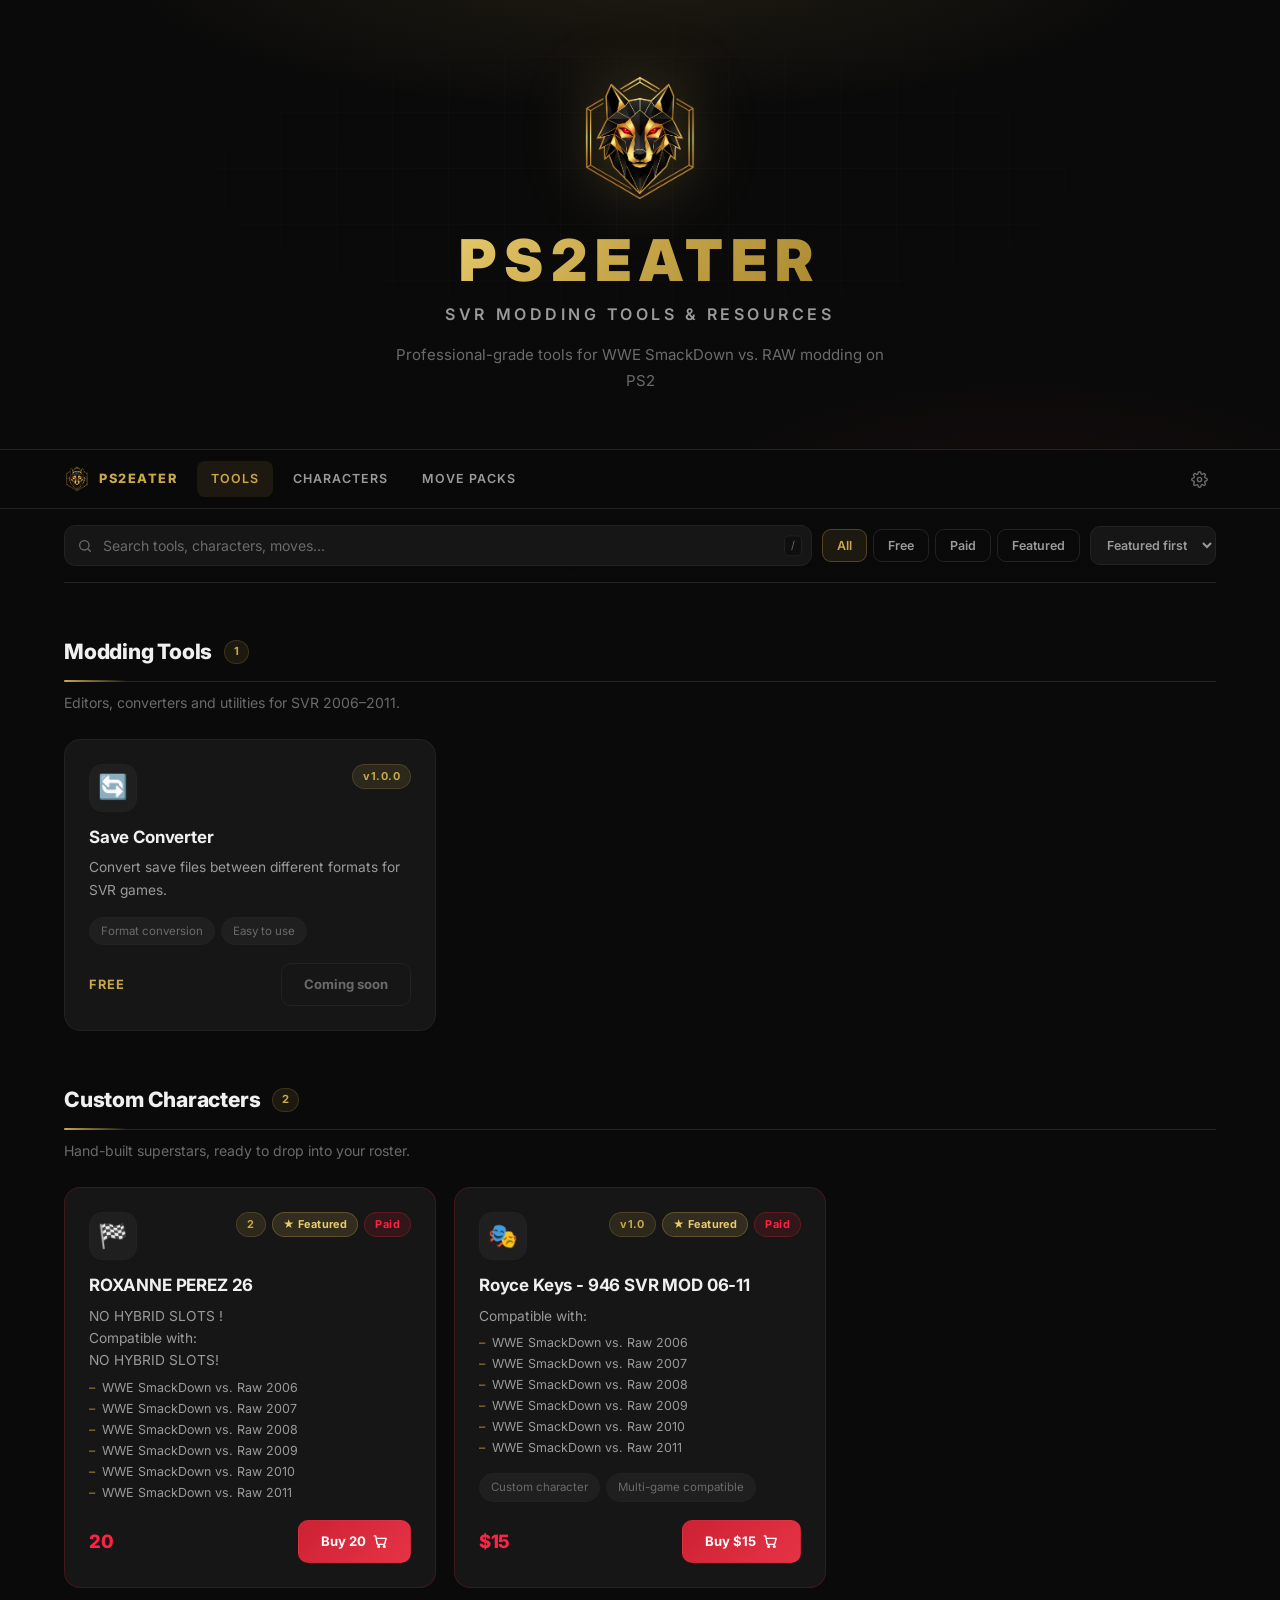
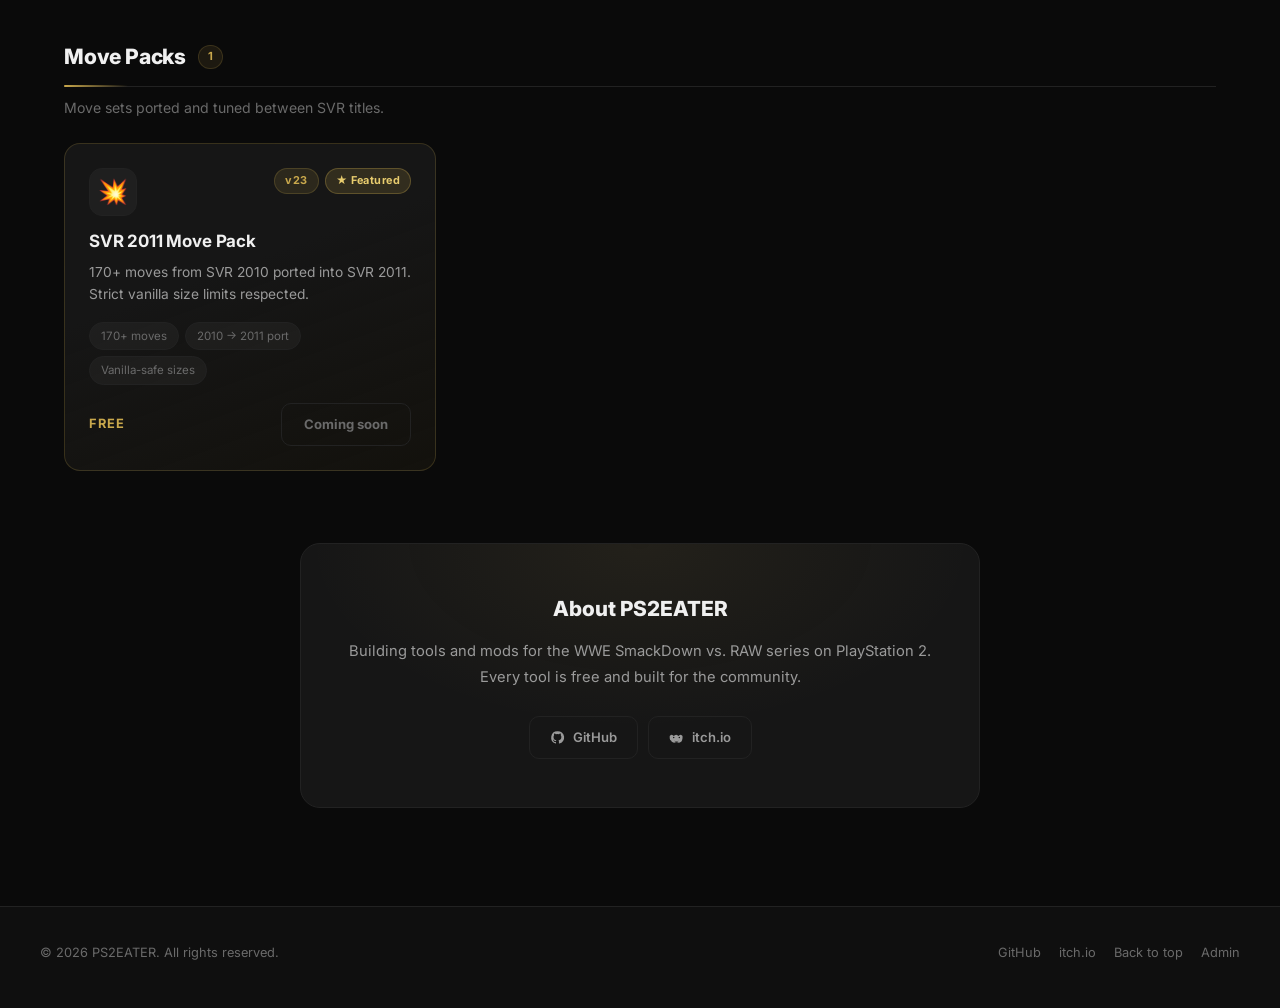
==== commit d6851efd: "Add files via upload" ====
--- a/index.html
+++ b/index.html
@@ -420,7 +420,7 @@
     /* ---------- data ---------- */
     function load(force) {
         $('#error-state').hidden = true;
-        return fetch('data.json' + (force ? '?t=' + Date.now() : ''), { cache: force ? 'no-store' : 'default' })
+        return fetch('data.json?v=' + Date.now(), { cache: 'no-store' })
             .then(function (res) {
                 if (!res.ok) throw new Error('HTTP ' + res.status + ' while loading data.json');
                 return res.json();
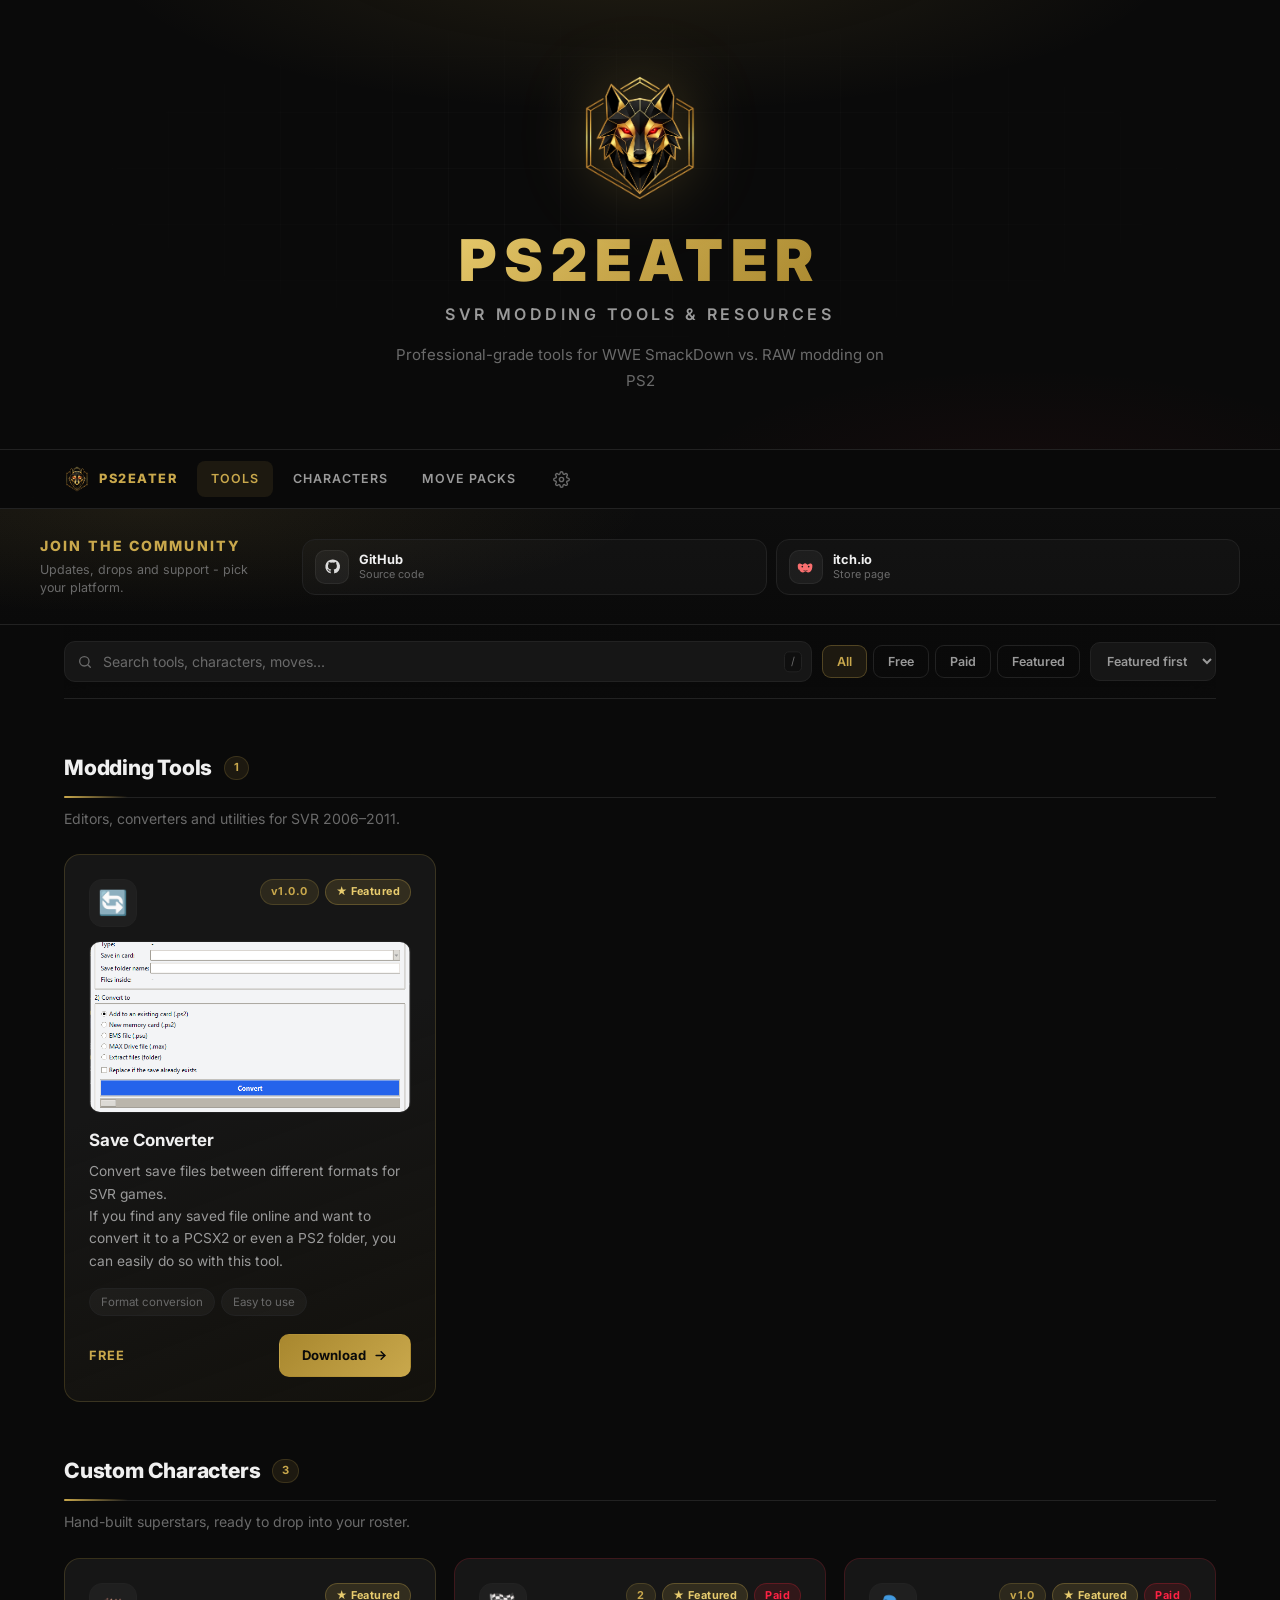
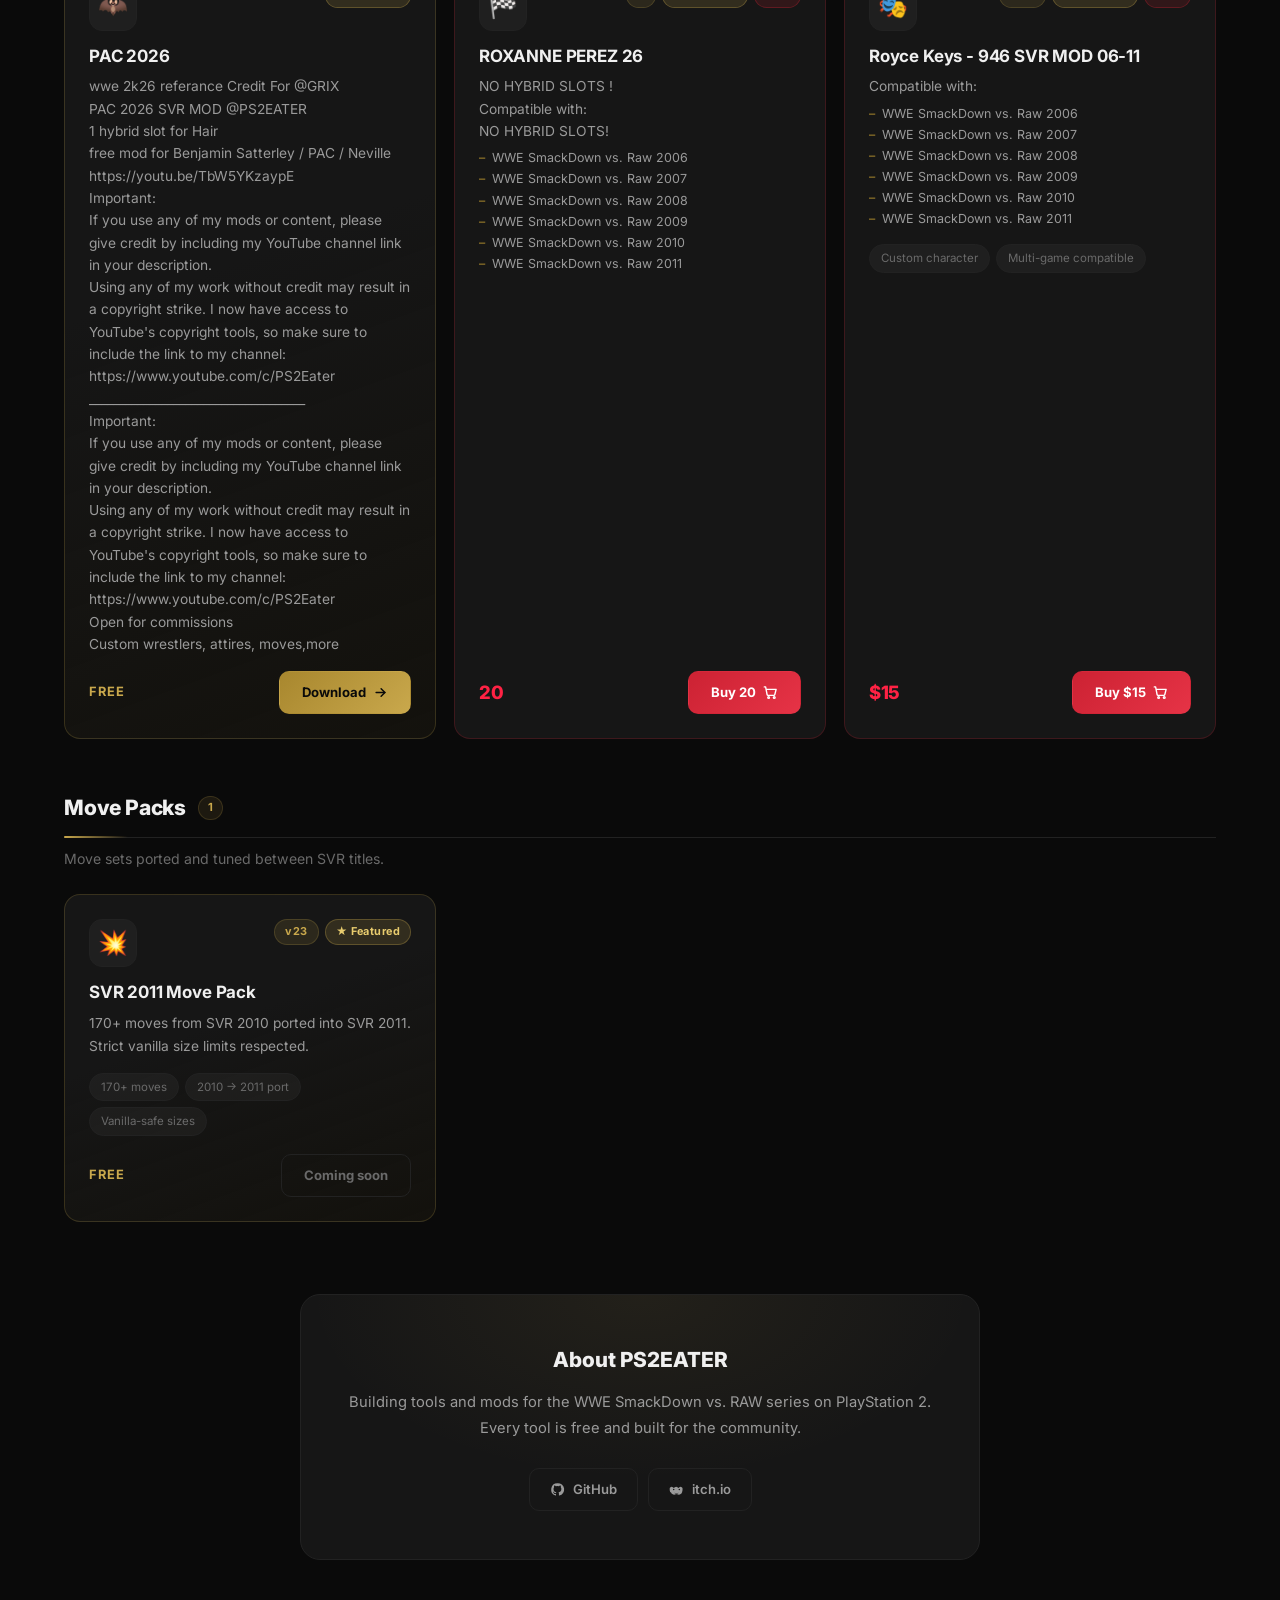
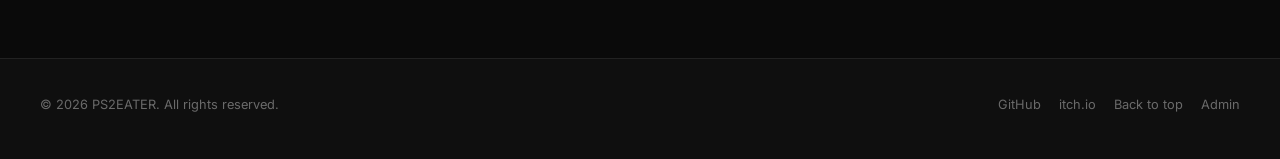
==== commit 84e46949: "Add files via upload" ====
--- a/index.html
+++ b/index.html
@@ -5,15 +5,32 @@
     <meta name="viewport" content="width=device-width, initial-scale=1.0">
     <title>PS2EATER - SVR Modding Tools &amp; Resources</title>
     <meta name="description" content="Free tools, custom characters and move packs for WWE SmackDown vs. RAW modding on PlayStation 2. Built by the community.">
+    <meta name="keywords" content="PS2EATER, SVR modding, WWE SmackDown vs Raw mods, SVR 2010 save editor, SVR Anim Editor X, PS2 texture swap, SVR move packs, custom characters PS2">
     <meta name="author" content="PS2EATER">
+    <meta name="publisher" content="PS2EATER">
+    <meta name="robots" content="index, follow, max-image-preview:large, max-snippet:-1">
     <meta name="theme-color" content="#0a0a0a">
+    <meta name="apple-mobile-web-app-title" content="PS2EATER">
+    <meta name="application-name" content="PS2EATER">
     <meta property="og:type" content="website">
     <meta property="og:site_name" content="PS2EATER">
     <meta property="og:title" content="PS2EATER - SVR Modding Tools &amp; Resources">
     <meta property="og:description" content="Free tools, custom characters and move packs for WWE SmackDown vs. RAW modding on PlayStation 2.">
-    <meta property="og:image" content="logo.png">
+    <meta property="og:image" content="https://ps2eater.github.io/logo.png">
+    <meta property="og:image:width" content="1200">
+    <meta property="og:image:height" content="630">
+    <meta property="og:image:alt" content="PS2EATER logo">
+    <meta property="og:url" id="og-url" content="https://ps2eater.github.io/">
+    <meta property="og:locale" content="en_US">
     <meta name="twitter:card" content="summary_large_image">
+    <meta name="twitter:title" content="PS2EATER - SVR Modding Tools &amp; Resources">
+    <meta name="twitter:description" content="Free tools, custom characters and move packs for WWE SmackDown vs. RAW modding on PlayStation 2.">
+    <meta name="twitter:image" id="twitter-image" content="https://ps2eater.github.io/logo.png">
+    <meta name="twitter:site" content="@amrheroher">
+    <link rel="canonical" id="canonical-url" href="https://ps2eater.github.io/">
     <link rel="icon" href="logo.png" type="image/png">
+    <link rel="apple-touch-icon" href="logo.png">
+    <script type="application/ld+json" id="structured-data">{"@context":"https://schema.org","@graph":[{"@type":"WebSite","@id":"https://ps2eater.github.io/#website","url":"https://ps2eater.github.io/","name":"PS2EATER","description":"Free tools, custom characters and move packs for WWE SmackDown vs. RAW modding on PlayStation 2.","inLanguage":"en","publisher":{"@type":"Organization","name":"PS2EATER","url":"https://ps2eater.github.io/","logo":{"@type":"ImageObject","url":"https://ps2eater.github.io/logo.png"},"sameAs":["https://discord.gg/BvmDS3NWrB","https://www.patreon.com/PS2EATER","https://www.facebook.com/PS2EATER","https://t.me/ps2eater","https://www.tiktok.com/@ps2eater","https://x.com/amrheroher","https://github.com/ps2eater","https://amheroher.itch.io"]}}]}</script>
     <link rel="preconnect" href="https://fonts.googleapis.com">
     <link rel="preconnect" href="https://fonts.gstatic.com" crossorigin>
     <link rel="stylesheet" href="style.css">
@@ -42,11 +59,25 @@
             <span>PS2EATER</span>
         </a>
         <div class="nav-links" id="nav-links"></div>
+        <a class="nav-cta" id="nav-discord" href="#" target="_blank" rel="noopener me" hidden>
+            <svg viewBox="0 0 24 24" fill="currentColor" aria-hidden="true"><path d="M19.6 5.6A16 16 0 0 0 15.6 4l-.3.6a12 12 0 0 1 3.4 1.7 11.4 11.4 0 0 0-9.4 0A12 12 0 0 1 12.7 4.6L12.4 4A16 16 0 0 0 8.4 5.6C5.9 9.3 5.2 13 5.6 16.6a16 16 0 0 0 4.9 2.5l1-1.6a10.4 10.4 0 0 1-1.6-.8l.4-.3a11.4 11.4 0 0 0 9.4 0l.4.3a10.4 10.4 0 0 1-1.6.8l1 1.6a16 16 0 0 0 4.9-2.5c.5-4.2-.5-7.9-2.8-11zM9.8 14.4c-1 0-1.7-.9-1.7-1.9s.8-1.9 1.7-1.9 1.8.9 1.7 1.9c0 1-.8 1.9-1.7 1.9zm4.4 0c-1 0-1.7-.9-1.7-1.9s.8-1.9 1.7-1.9 1.8.9 1.7 1.9c0 1-.8 1.9-1.7 1.9z"/></svg>
+            <span>Join Discord</span>
+        </a>
         <a class="nav-admin" href="admin.html" title="Admin dashboard" aria-label="Admin dashboard">
             <svg viewBox="0 0 24 24" fill="none" stroke="currentColor" stroke-width="2" stroke-linecap="round" stroke-linejoin="round"><circle cx="12" cy="12" r="3"/><path d="M19.4 15a1.65 1.65 0 0 0 .33 1.82l.06.06a2 2 0 1 1-2.83 2.83l-.06-.06a1.65 1.65 0 0 0-1.82-.33 1.65 1.65 0 0 0-1 1.51V21a2 2 0 1 1-4 0v-.09A1.65 1.65 0 0 0 9 19.4a1.65 1.65 0 0 0-1.82.33l-.06.06a2 2 0 1 1-2.83-2.83l.06-.06a1.65 1.65 0 0 0 .33-1.82 1.65 1.65 0 0 0-1.51-1H3a2 2 0 1 1 0-4h.09A1.65 1.65 0 0 0 4.6 9a1.65 1.65 0 0 0-.33-1.82l-.06-.06a2 2 0 1 1 2.83-2.83l.06.06A1.65 1.65 0 0 0 9 4.6a1.65 1.65 0 0 0 1-1.51V3a2 2 0 1 1 4 0v.09a1.65 1.65 0 0 0 1 1.51 1.65 1.65 0 0 0 1.82-.33l.06-.06a2 2 0 1 1 2.83 2.83l-.06.06A1.65 1.65 0 0 0 19.4 9v0a1.65 1.65 0 0 0 1.51 1H21a2 2 0 1 1 0 4h-.09a1.65 1.65 0 0 0-1.51 1z"/></svg>
         </a>
     </div>
 </nav>
+
+<section class="social-band" id="community" aria-labelledby="community-title">
+    <div class="social-band-inner">
+        <div class="social-band-head">
+            <h2 id="community-title">Join the community</h2>
+            <p>Updates, drops and support - pick your platform.</p>
+        </div>
+        <div class="social-tiles" id="social-tiles"></div>
+    </div>
+</section>
 
 <main id="main" class="page">
     <div class="toolbar">
@@ -238,7 +269,9 @@
 
     function renderNav() {
         var nav = $('#nav-links');
-        nav.innerHTML = categories().map(function (cat) {
+        nav.innerHTML = categories().filter(function (cat) {
+            return itemsOf(cat).length > 0;
+        }).map(function (cat) {
             return '<a class="nav-link" href="#' + esc(cat.id) + '">' + esc(cat.nav || cat.title || cat.id) + '</a>';
         }).join('');
     }
@@ -323,6 +356,123 @@
             $('#banner-text').textContent = site.announcement;
             banner.hidden = false;
         }
+
+        renderCommunity(site.social || {});
+        renderSeo(site);
+    }
+
+    var SOCIAL = [
+        { key: 'discord', label: 'Discord', sub: 'Join the server', icon: '<svg viewBox="0 0 24 24" fill="currentColor"><path d="M19.6 5.6A16 16 0 0 0 15.6 4l-.3.6a12 12 0 0 1 3.4 1.7 11.4 11.4 0 0 0-9.4 0A12 12 0 0 1 12.7 4.6L12.4 4A16 16 0 0 0 8.4 5.6C5.9 9.3 5.2 13 5.6 16.6a16 16 0 0 0 4.9 2.5l1-1.6a10.4 10.4 0 0 1-1.6-.8l.4-.3a11.4 11.4 0 0 0 9.4 0l.4.3a10.4 10.4 0 0 1-1.6.8l1 1.6a16 16 0 0 0 4.9-2.5c.5-4.2-.5-7.9-2.8-11zM9.8 14.4c-1 0-1.7-.9-1.7-1.9s.8-1.9 1.7-1.9 1.8.9 1.7 1.9c0 1-.8 1.9-1.7 1.9zm4.4 0c-1 0-1.7-.9-1.7-1.9s.8-1.9 1.7-1.9 1.8.9 1.7 1.9c0 1-.8 1.9-1.7 1.9z"/></svg>' },
+        { key: 'telegram', label: 'Telegram', sub: 'Channel updates', icon: '<svg viewBox="0 0 24 24" fill="currentColor"><path d="M21.7 4.3 2.9 11.6c-.9.3-.9 1.1 0 1.4l4.6 1.4 1.7 5.2c.2.7.6.8 1.1.4l2.5-1.9 4.7 3.4c.6.4 1.1.2 1.3-.6l3.1-14.4c.2-1-.4-1.4-1.2-1.2zM9.6 14.1l8.7-5.4-7.2 6.5-.3 3.1-1.2-4.2z"/></svg>' },
+        { key: 'x', label: 'X', sub: 'Latest posts', icon: '<svg viewBox="0 0 24 24" fill="currentColor"><path d="M17.6 3h3.3l-7.2 8.2L21.5 21h-6.3l-5-6.1L4.6 21H1.3l7.6-8.7L1 3h6.4l4.6 5.7L17.6 3Zm-1.1 16h1.8L6.9 4.9H5L16.5 19Z"/></svg>' },
+        { key: 'tiktok', label: 'TikTok', sub: 'Short clips', icon: '<svg viewBox="0 0 24 24" fill="currentColor"><path d="M16.6 3c.4 2.4 1.8 3.9 4.1 4.1v3c-1.5 0-2.9-.5-4.1-1.3v6.8A5.8 5.8 0 1 1 10.8 10c.3 0 .6 0 .9.1v3.1a2.7 2.7 0 1 0 1.9 2.6V3h3Z"/></svg>' },
+        { key: 'facebook', label: 'Facebook', sub: 'Official page', icon: '<svg viewBox="0 0 24 24" fill="currentColor"><path d="M14.3 21v-7.1h2.5l.4-2.9h-2.9V9.2c0-.8.3-1.4 1.5-1.4h1.5V5.2c-.3 0-1.2-.1-2.2-.1-2.2 0-3.7 1.3-3.7 3.8V11H9v2.9h2.4V21h2.9Z"/></svg>' },
+        { key: 'patreon', label: 'Patreon', sub: 'Support the work', icon: '<svg viewBox="0 0 24 24" fill="currentColor"><circle cx="16" cy="12" r="8"/><rect x="3" y="4" width="3.4" height="16" rx="0.7"/></svg>' },
+        { key: 'github', label: 'GitHub', sub: 'Source code', icon: '<svg viewBox="0 0 24 24" fill="currentColor"><path d="M12 2a10 10 0 0 0-3.2 19.5c.5.1.7-.2.7-.5v-1.9c-2.8.6-3.4-1.3-3.4-1.3-.4-1.2-1.1-1.5-1.1-1.5-.9-.6.1-.6.1-.6 1 .1 1.5 1 1.5 1 .9 1.6 2.4 1.1 3 .9.1-.7.4-1.1.6-1.4-2.2-.2-4.6-1.1-4.6-5 0-1.1.4-2 1-2.7-.1-.2-.4-1.3.1-2.7 0 0 .8-.3 2.7 1a9.4 9.4 0 0 1 5 0c1.9-1.3 2.7-1 2.7-1 .5 1.4.2 2.5.1 2.7.6.7 1 1.6 1 2.7 0 3.9-2.4 4.8-4.6 5 .4.3.7 1 .7 2v3c0 .3.2.6.7.5A10 10 0 0 0 12 2z"/></svg>' },
+        { key: 'itch', label: 'itch.io', sub: 'Store page', icon: '<svg viewBox="0 0 24 24" fill="currentColor"><path d="M3.1 16.2c.6 1.4 1.3 2.4 2.2 3.1 1 .8 2 1 3 1 .8 0 1.5-.2 2.2-.6.6-.4 1-.7 1.5-.7s.9.3 1.5.7c.7.4 1.4.6 2.2.6 1 0 2-.2 3-1 .9-.7 1.6-1.7 2.2-3.1.7-1.8 1-3.8.8-5.8-.1-1.3-1-2.4-2.3-2.6-1-.2-2 .1-2.8.7l-.9.7a8.6 8.6 0 0 1-.6.4l-1.6-1.3a3.4 3.4 0 0 0-2.1-.8c-.8 0-1.5.3-2.1.8l-1.6 1.3-.6-.4-.9-.7c-.8-.6-1.8-.9-2.8-.7-1.3.2-2.2 1.3-2.3 2.6-.2 2 .1 4 .8 5.8zm4.4-2.9a1.2 1.2 0 1 1 0-2.4 1.2 1.2 0 0 1 0 2.4zm9 0a1.2 1.2 0 1 1 0-2.4 1.2 1.2 0 0 1 0 2.4zM8.5 17.2c1.6.9 5.4.9 7 0 0 0-1.4 1.6-3.5 1.6s-3.5-1.6-3.5-1.6z"/></svg>' }
+    ];
+
+    function socialLinks(social) {
+        return SOCIAL.filter(function (s) { return social[s.key] && String(social[s.key]).trim(); });
+    }
+
+    function renderCommunity(social) {
+        var available = socialLinks(social || {});
+
+        var tiles = $('#social-tiles');
+        if (tiles) {
+            tiles.innerHTML = available.map(function (s) {
+                return '<a class="social-tile" data-brand="' + s.key + '" href="' + esc(social[s.key]) + '" target="_blank" rel="noopener me">' +
+                    '<span class="social-tile-icon">' + s.icon + '</span>' +
+                    '<span class="social-tile-text"><b>' + esc(s.label) + '</b><small>' + esc(s.sub) + '</small></span>' +
+                    '<svg class="social-tile-arrow" viewBox="0 0 24 24" fill="none" stroke="currentColor" stroke-width="2.2" stroke-linecap="round" stroke-linejoin="round"><path d="M7 17 17 7"/><path d="M8 7h9v9"/></svg>' +
+                '</a>';
+            }).join('');
+            var band = document.getElementById('community');
+            if (band) band.hidden = !available.length;
+        }
+
+        var about = $('#social-links');
+        if (about) {
+            about.innerHTML = available.map(function (s) {
+                return '<a class="social-btn" data-brand="' + s.key + '" href="' + esc(social[s.key]) + '" target="_blank" rel="noopener me">' +
+                    s.icon + '<span>' + esc(s.label) + '</span></a>';
+            }).join('');
+        }
+
+        var cta = $('#nav-discord');
+        if (cta) {
+            if (social.discord) { cta.href = social.discord; cta.hidden = false; }
+            else { cta.hidden = true; }
+        }
+        if (social.github) { $('#footer-github').href = social.github; $('#footer-github').hidden = false; }
+        if (social.itch) { $('#footer-itch').href = social.itch; $('#footer-itch').hidden = false; }
+    }
+
+    function renderSeo(site) {
+        var origin = (location.protocol === 'http:' || location.protocol === 'https:') ? location.origin : 'https://ps2eater.github.io';
+        var pageUrl = origin + (location.pathname === '/' ? '/' : location.pathname);
+        var image = origin + '/logo.png';
+        var title = site.title || 'PS2EATER';
+        var description = site.subtitle || site.about || '';
+
+        var canonical = document.getElementById('canonical-url');
+        if (canonical) canonical.href = pageUrl;
+        var ogUrl = document.getElementById('og-url');
+        if (ogUrl) ogUrl.setAttribute('content', pageUrl);
+        var ogImage = document.querySelector('meta[property="og:image"]');
+        if (ogImage) ogImage.setAttribute('content', image);
+        var twImage = document.getElementById('twitter-image');
+        if (twImage) twImage.setAttribute('content', image);
+        var ogTitle = document.querySelector('meta[property="og:title"]');
+        if (ogTitle) ogTitle.setAttribute('content', title + (site.tagline ? ' - ' + site.tagline : ''));
+        var twTitle = document.querySelector('meta[name="twitter:title"]');
+        if (twTitle) twTitle.setAttribute('content', title + (site.tagline ? ' - ' + site.tagline : ''));
+        if (description) {
+            var ogDesc = document.querySelector('meta[property="og:description"]');
+            if (ogDesc) ogDesc.setAttribute('content', description);
+            var twDesc = document.querySelector('meta[name="twitter:description"]');
+            if (twDesc) twDesc.setAttribute('content', description);
+        }
+
+        var ld = document.getElementById('structured-data');
+        if (ld) ld.textContent = JSON.stringify(buildSchema(site, origin, pageUrl));
+    }
+
+    function buildSchema(site, origin, pageUrl) {
+        var social = site.social || {};
+        var sameAs = socialLinks(social).map(function (s) { return social[s.key]; });
+        var list = [];
+        categories().forEach(function (cat) {
+            itemsOf(cat).forEach(function (item) {
+                list.push({
+                    '@type': 'ListItem',
+                    position: list.length + 1,
+                    name: item.name,
+                    url: String(item.link || '').trim() || (pageUrl + '#' + cat.id)
+                });
+            });
+        });
+
+        var graph = [{
+            '@type': 'WebSite',
+            '@id': pageUrl + '#website',
+            url: pageUrl,
+            name: site.title || 'PS2EATER',
+            description: site.subtitle || '',
+            inLanguage: 'en',
+            publisher: {
+                '@type': 'Organization',
+                name: site.title || 'PS2EATER',
+                url: pageUrl,
+                logo: { '@type': 'ImageObject', url: origin + '/logo.png' },
+                sameAs: sameAs
+            }
+        }];
+        if (list.length) {
+            graph.push({ '@type': 'ItemList', name: 'Catalogue', numberOfItems: list.length, itemListElement: list.slice(0, 50) });
+        }
+        return { '@context': 'https://schema.org', '@graph': graph };
     }
 
     function render() {
--- a/style.css
+++ b/style.css
@@ -479,9 +479,146 @@
 }
 .footer-links a:hover { color: var(--gold); }
 
+/* ============ NAV CTA ============ */
+.nav-inner .nav-admin { margin-left: 8px; }
+.nav-cta {
+    display: inline-flex;
+    align-items: center;
+    gap: 7px;
+    margin-left: auto;
+    padding: 7px 15px;
+    border-radius: 999px;
+    font-size: 0.75rem;
+    font-weight: 800;
+    letter-spacing: 0.05em;
+    color: #0a0a0a;
+    text-decoration: none;
+    background: linear-gradient(135deg, var(--gold-light), var(--gold));
+    box-shadow: 0 4px 16px rgba(201, 168, 76, 0.22);
+    white-space: nowrap;
+    flex: 0 0 auto;
+    transition: transform 0.2s var(--ease), box-shadow 0.2s, background 0.2s;
+}
+.nav-cta svg { width: 15px; height: 15px; }
+.nav-cta:hover { transform: translateY(-1px); box-shadow: 0 8px 22px rgba(201, 168, 76, 0.36); }
+.nav-cta[hidden] { display: none; }
+
+/* ============ COMMUNITY BAND ============ */
+.social-band {
+    position: relative;
+    background:
+        radial-gradient(ellipse 55% 130% at 12% 0%, rgba(201, 168, 76, 0.09), transparent 70%),
+        linear-gradient(180deg, #0d0d0d, var(--bg-primary));
+    border-bottom: 1px solid var(--border);
+    padding: 26px 24px;
+}
+.social-band[hidden] { display: none; }
+.social-band-inner {
+    max-width: 1200px;
+    margin: 0 auto;
+    display: flex;
+    align-items: center;
+    gap: 26px;
+}
+.social-band-head { flex: 0 0 236px; }
+.social-band-head h2 {
+    font-size: 0.88rem;
+    font-weight: 800;
+    letter-spacing: 0.15em;
+    text-transform: uppercase;
+    color: var(--gold);
+    margin-bottom: 3px;
+}
+.social-band-head p { font-size: 0.78rem; color: var(--text-muted); line-height: 1.5; }
+
+.social-tiles {
+    flex: 1 1 auto;
+    display: grid;
+    grid-template-columns: repeat(auto-fit, minmax(190px, 1fr));
+    gap: 9px;
+}
+.social-tile {
+    --brand: var(--gold);
+    --brand-glow: rgba(201, 168, 76, 0.28);
+    display: flex;
+    align-items: center;
+    gap: 10px;
+    padding: 10px 12px;
+    border-radius: 13px;
+    background: rgba(255, 255, 255, 0.025);
+    border: 1px solid var(--border);
+    text-decoration: none;
+    color: inherit;
+    position: relative;
+    overflow: hidden;
+    transition: transform 0.25s var(--ease), border-color 0.25s, background 0.25s, box-shadow 0.25s;
+}
+.social-tile:hover {
+    transform: translateY(-3px);
+    border-color: var(--brand);
+    background: rgba(255, 255, 255, 0.05);
+    box-shadow: 0 12px 28px rgba(0, 0, 0, 0.42), 0 0 22px var(--brand-glow);
+}
+.social-tile-icon {
+    width: 34px; height: 34px;
+    flex: 0 0 auto;
+    display: grid; place-items: center;
+    border-radius: 10px;
+    background: rgba(255, 255, 255, 0.05);
+    border: 1px solid rgba(255, 255, 255, 0.06);
+    color: var(--brand);
+    transition: background 0.25s, transform 0.25s var(--ease);
+}
+.social-tile-icon svg { width: 17px; height: 17px; }
+.social-tile:hover .social-tile-icon { transform: scale(1.06); background: rgba(255, 255, 255, 0.09); }
+.social-tile-text { display: flex; flex-direction: column; line-height: 1.25; min-width: 0; }
+.social-tile-text b { font-size: 0.8rem; font-weight: 700; color: var(--text-primary); }
+.social-tile-text small { font-size: 0.68rem; color: var(--text-muted); overflow: hidden; text-overflow: ellipsis; white-space: nowrap; }
+.social-tile-arrow {
+    width: 14px; height: 14px;
+    margin-left: auto;
+    flex: 0 0 auto;
+    color: var(--text-muted);
+    opacity: 0;
+    transform: translate(-3px, 3px);
+    transition: opacity 0.25s, transform 0.25s var(--ease), color 0.25s;
+}
+.social-tile:hover .social-tile-arrow { opacity: 1; transform: translate(0, 0); color: var(--brand); }
+
+.social-tile[data-brand="discord"] {
+    background: linear-gradient(135deg, rgba(114, 137, 218, 0.16), rgba(114, 137, 218, 0.03));
+    border-color: rgba(114, 137, 218, 0.32);
+    --brand: #8a9df0;
+    --brand-glow: rgba(114, 137, 218, 0.35);
+}
+.social-tile[data-brand="discord"] .social-tile-text b { color: #dbe2ff; }
+.social-tile[data-brand="telegram"] { --brand: #35b3ef; --brand-glow: rgba(41, 169, 235, 0.3); }
+.social-tile[data-brand="x"] { --brand: #f2f2f2; --brand-glow: rgba(255, 255, 255, 0.18); }
+.social-tile[data-brand="tiktok"] { --brand: #4be8e2; --brand-glow: rgba(37, 244, 238, 0.28); }
+.social-tile[data-brand="facebook"] { --brand: #6d97f5; --brand-glow: rgba(74, 124, 240, 0.3); }
+.social-tile[data-brand="patreon"] { --brand: #ff8a6e; --brand-glow: rgba(255, 106, 77, 0.3); }
+.social-tile[data-brand="github"] { --brand: #dcdcdc; --brand-glow: rgba(255, 255, 255, 0.16); }
+.social-tile[data-brand="itch"] { --brand: #fa6f6f; --brand-glow: rgba(250, 92, 92, 0.28); }
+
+.social-btn[data-brand="discord"]:hover { color: #8a9df0; border-color: rgba(114, 137, 218, 0.45); background: rgba(114, 137, 218, 0.1); }
+.social-btn[data-brand="patreon"]:hover { color: #ff8a6e; border-color: rgba(255, 106, 77, 0.4); background: rgba(255, 106, 77, 0.08); }
+.social-btn[data-brand="github"]:hover { color: #e6e6e6; border-color: rgba(255, 255, 255, 0.22); background: rgba(255, 255, 255, 0.06); }
+
+@media (max-width: 960px) {
+    .nav-cta span { display: none; }
+    .nav-cta { padding: 7px 11px; }
+    .social-band-inner { flex-direction: column; align-items: stretch; gap: 16px; }
+    .social-band-head { flex: 0 0 auto; }
+}
+
 /* ============ RESPONSIVE ============ */
 @media (max-width: 768px) {
     .hero { padding: 48px 18px 40px; }
+    .social-band { padding: 20px 16px; }
+    .social-tiles { grid-template-columns: repeat(auto-fit, minmax(146px, 1fr)); gap: 8px; }
+    .social-tile { padding: 9px 10px; gap: 8px; }
+    .social-tile-icon { width: 30px; height: 30px; }
+    .social-tile-text small { display: none; }
     .hero-logo { width: 96px; height: 96px; margin-bottom: 20px; }
     .search kbd { display: none; }
     .page { padding: 0 16px 60px; }
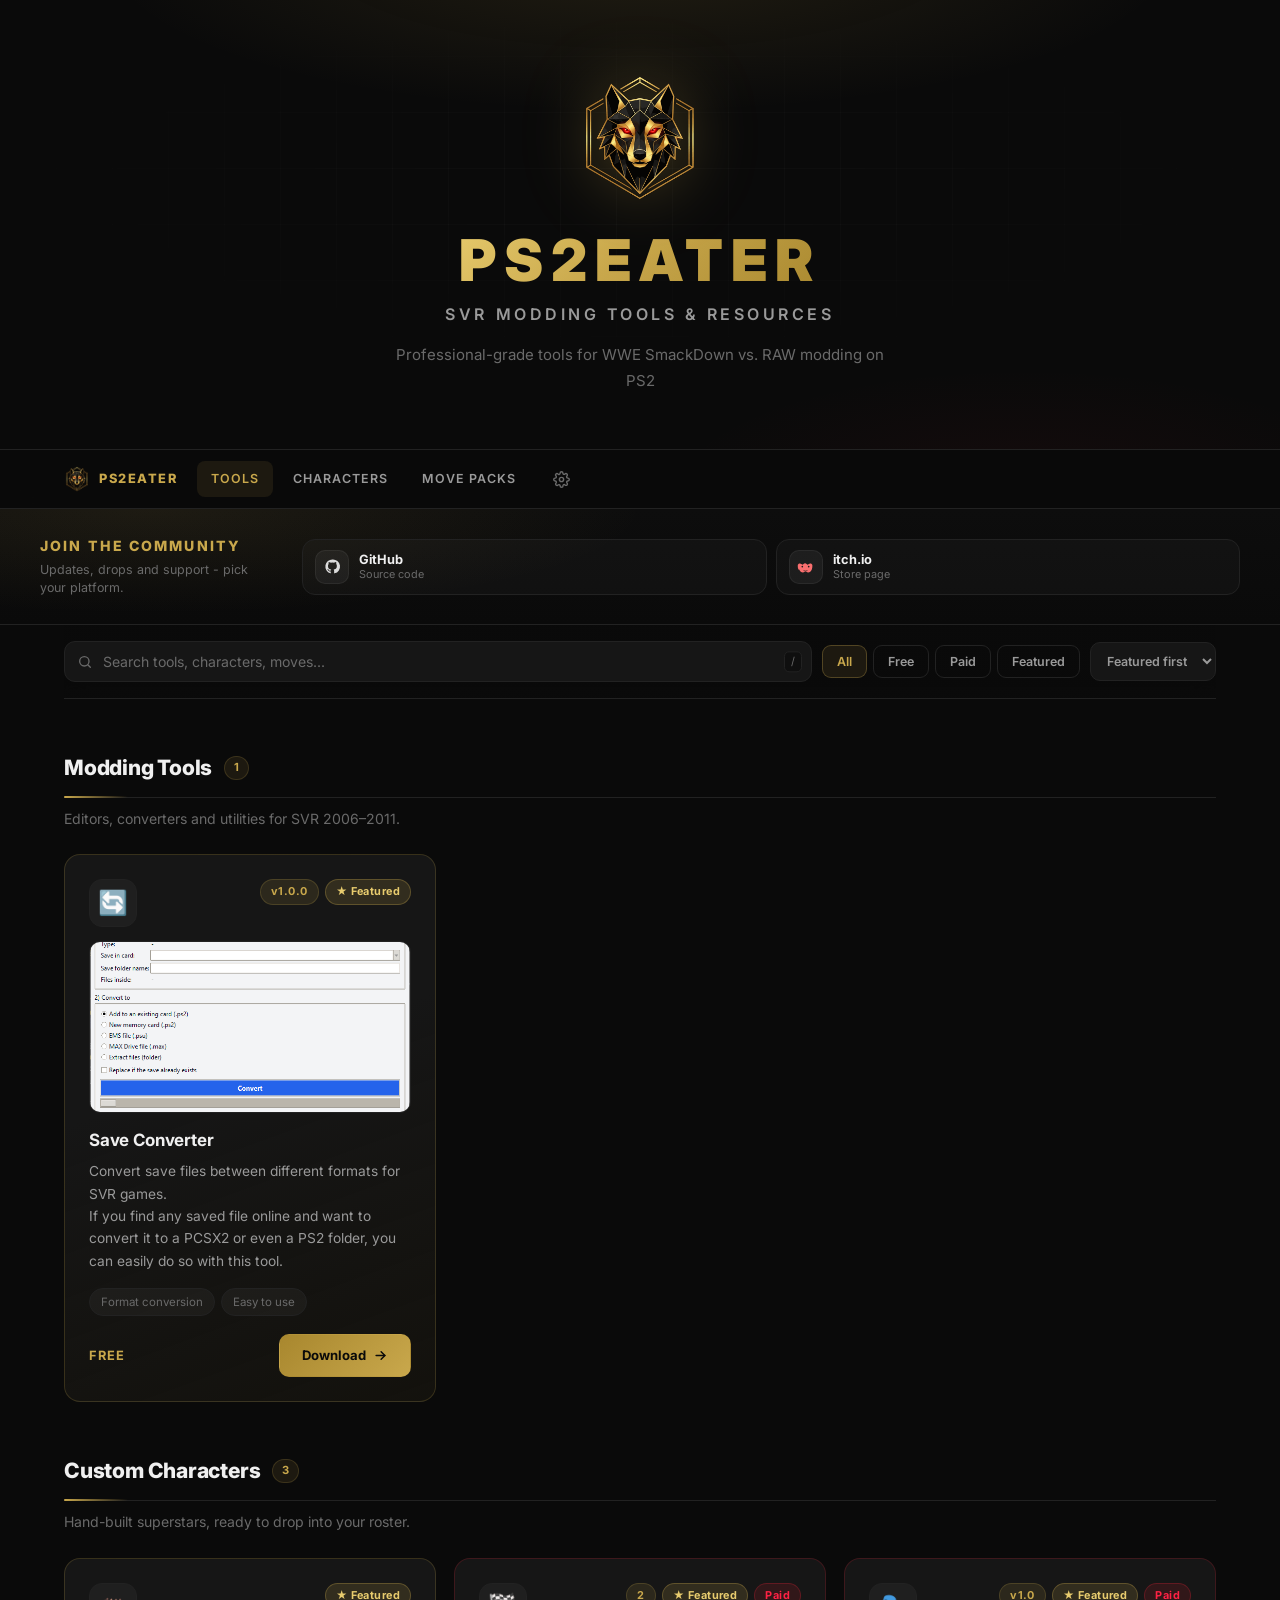
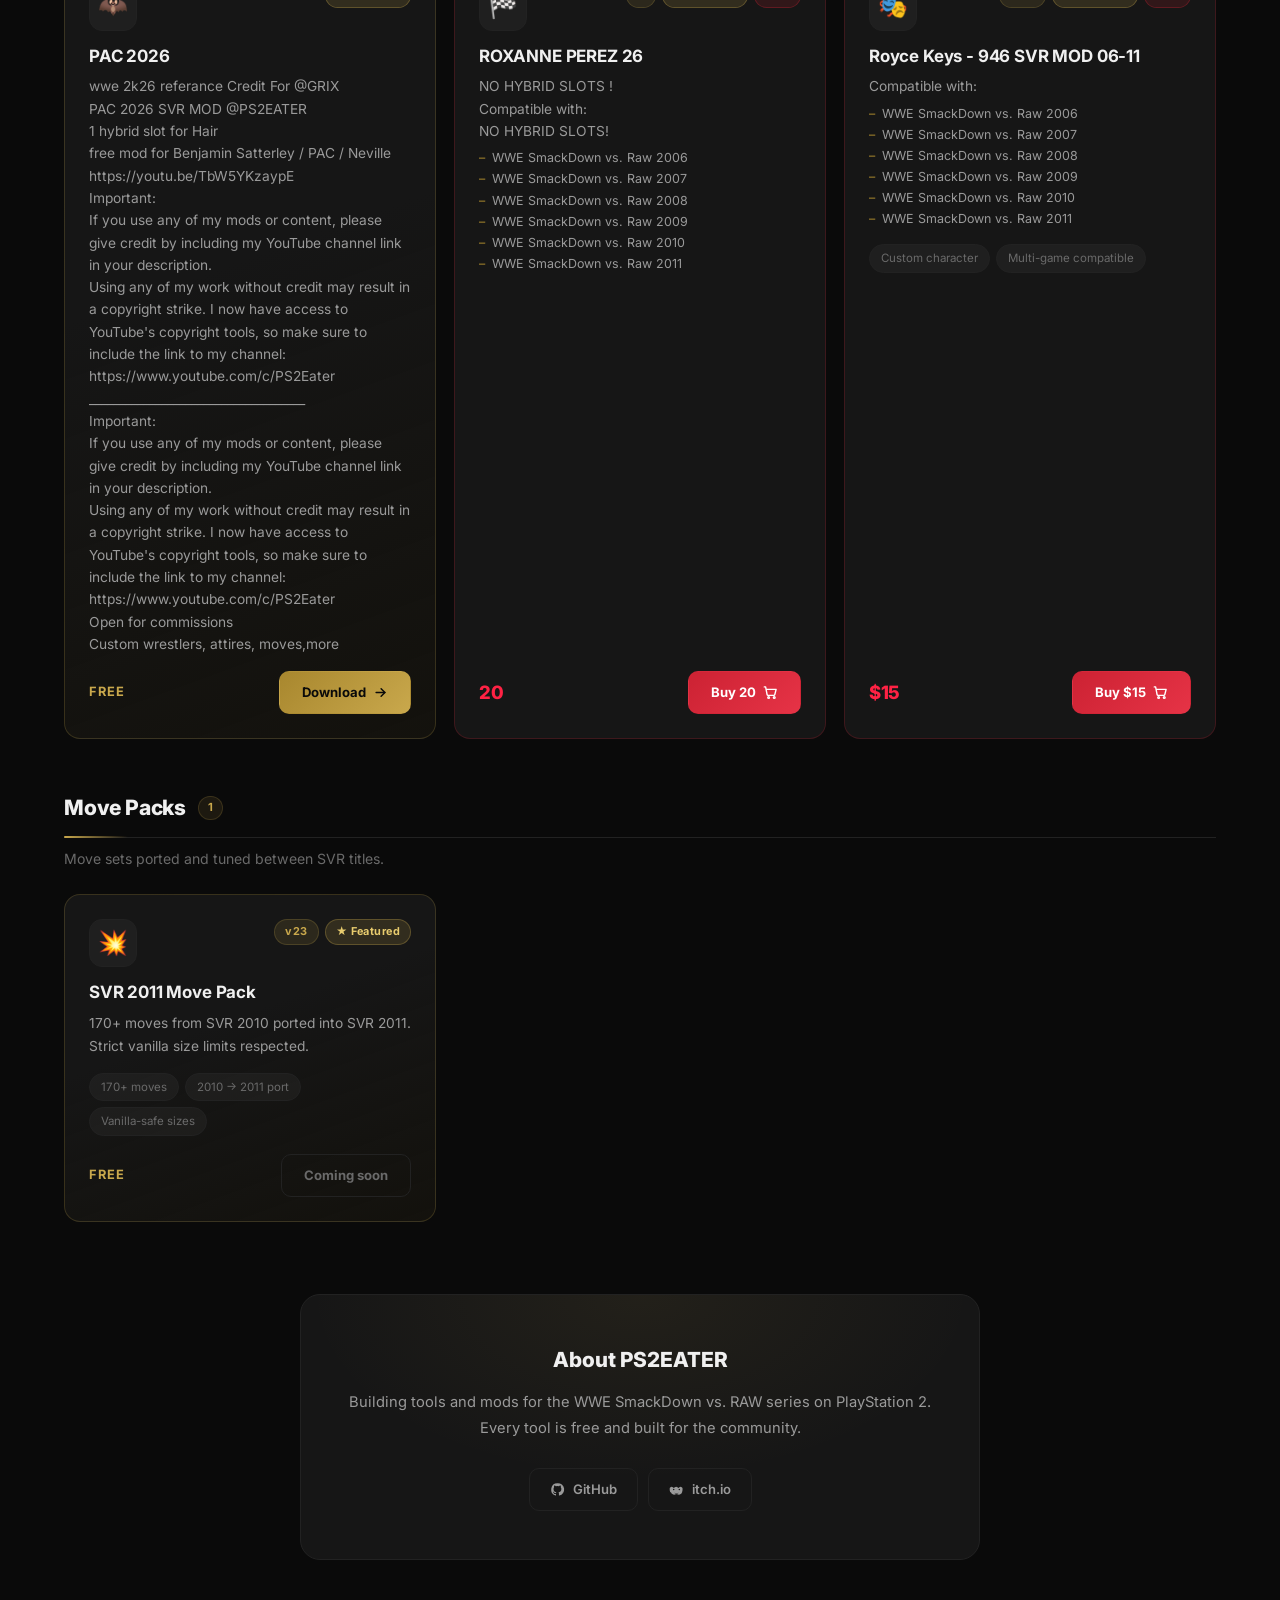
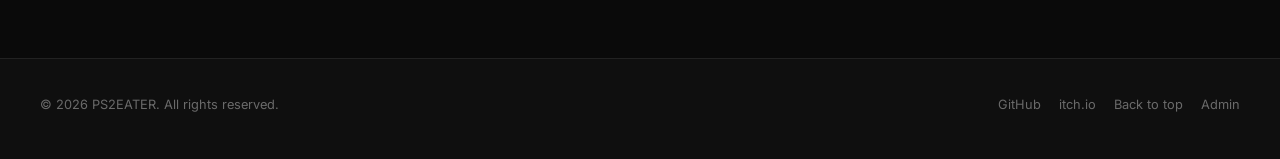
==== commit bceffc0f: "Add files via upload" ====
--- a/index.html
+++ b/index.html
@@ -17,8 +17,8 @@
     <meta property="og:title" content="PS2EATER - SVR Modding Tools &amp; Resources">
     <meta property="og:description" content="Free tools, custom characters and move packs for WWE SmackDown vs. RAW modding on PlayStation 2.">
     <meta property="og:image" content="https://ps2eater.github.io/logo.png">
-    <meta property="og:image:width" content="1200">
-    <meta property="og:image:height" content="630">
+    <meta property="og:image:width" content="512">
+    <meta property="og:image:height" content="512">
     <meta property="og:image:alt" content="PS2EATER logo">
     <meta property="og:url" id="og-url" content="https://ps2eater.github.io/">
     <meta property="og:locale" content="en_US">
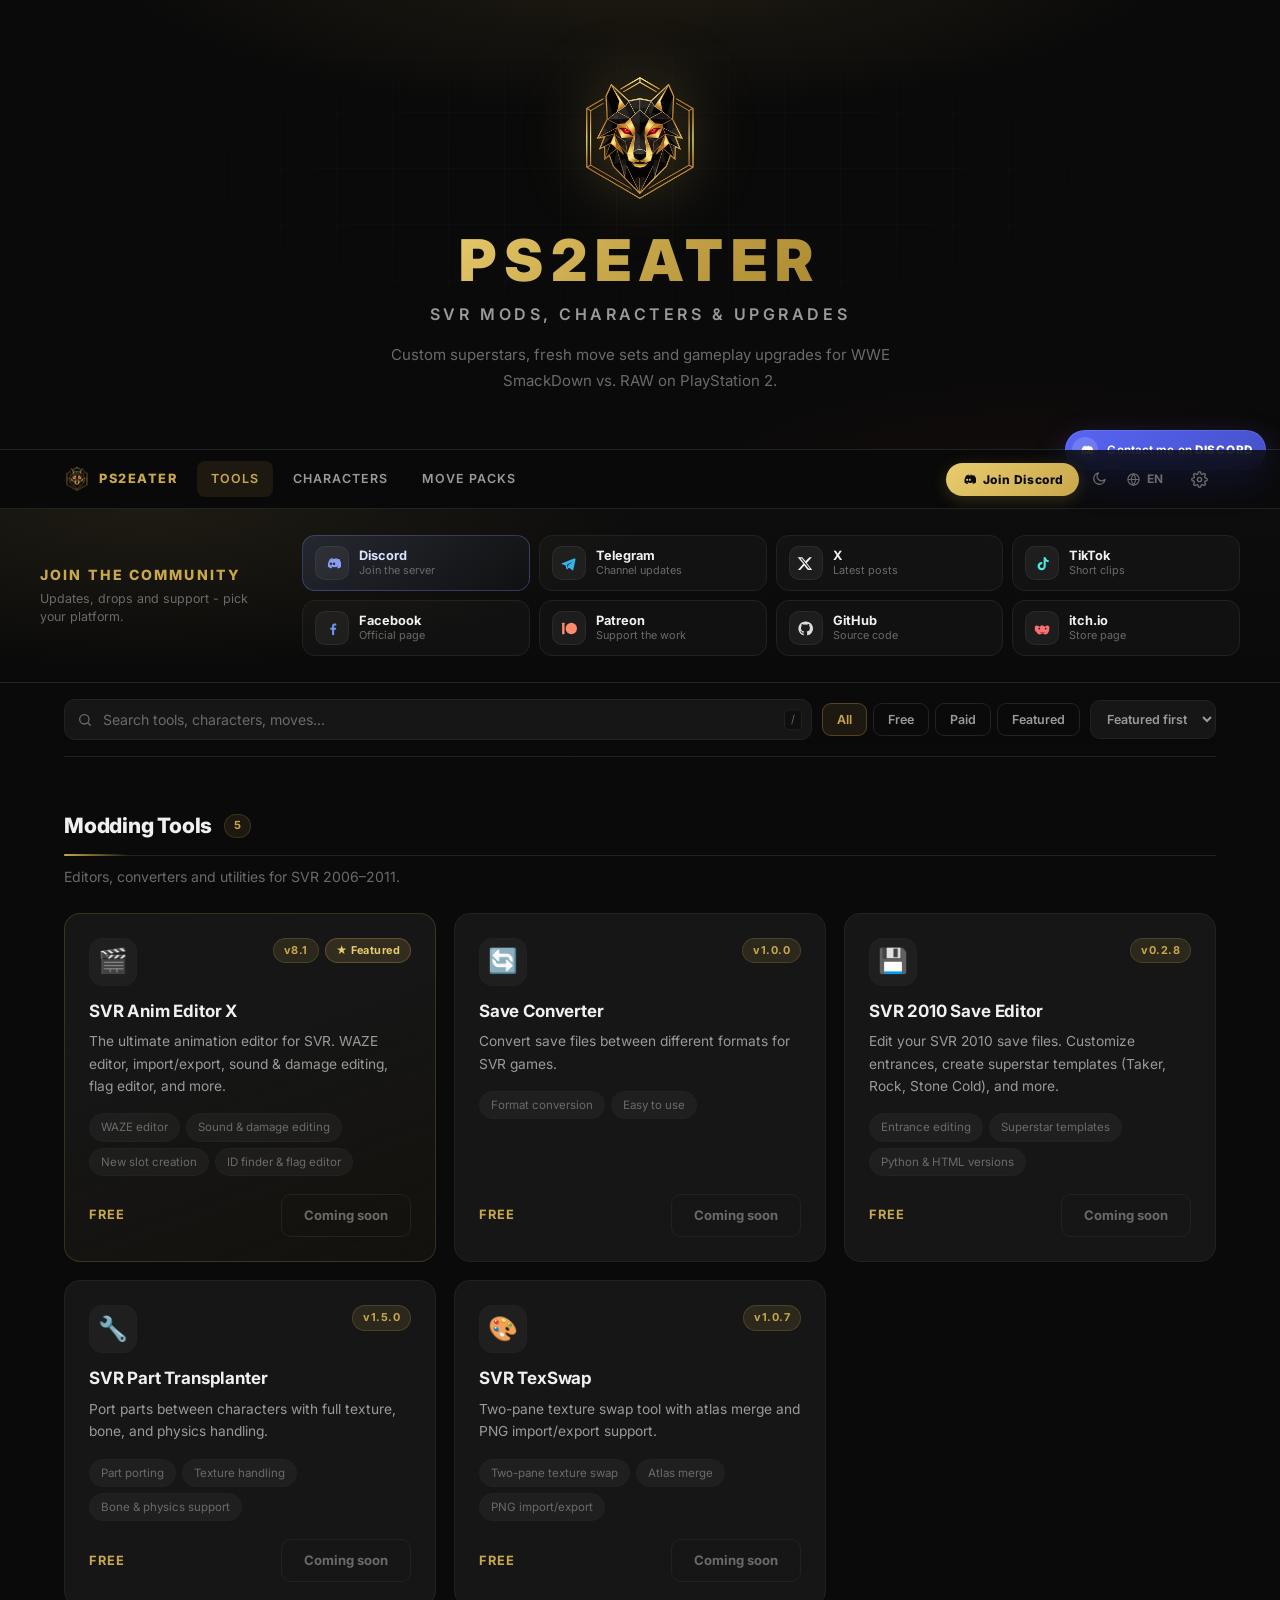
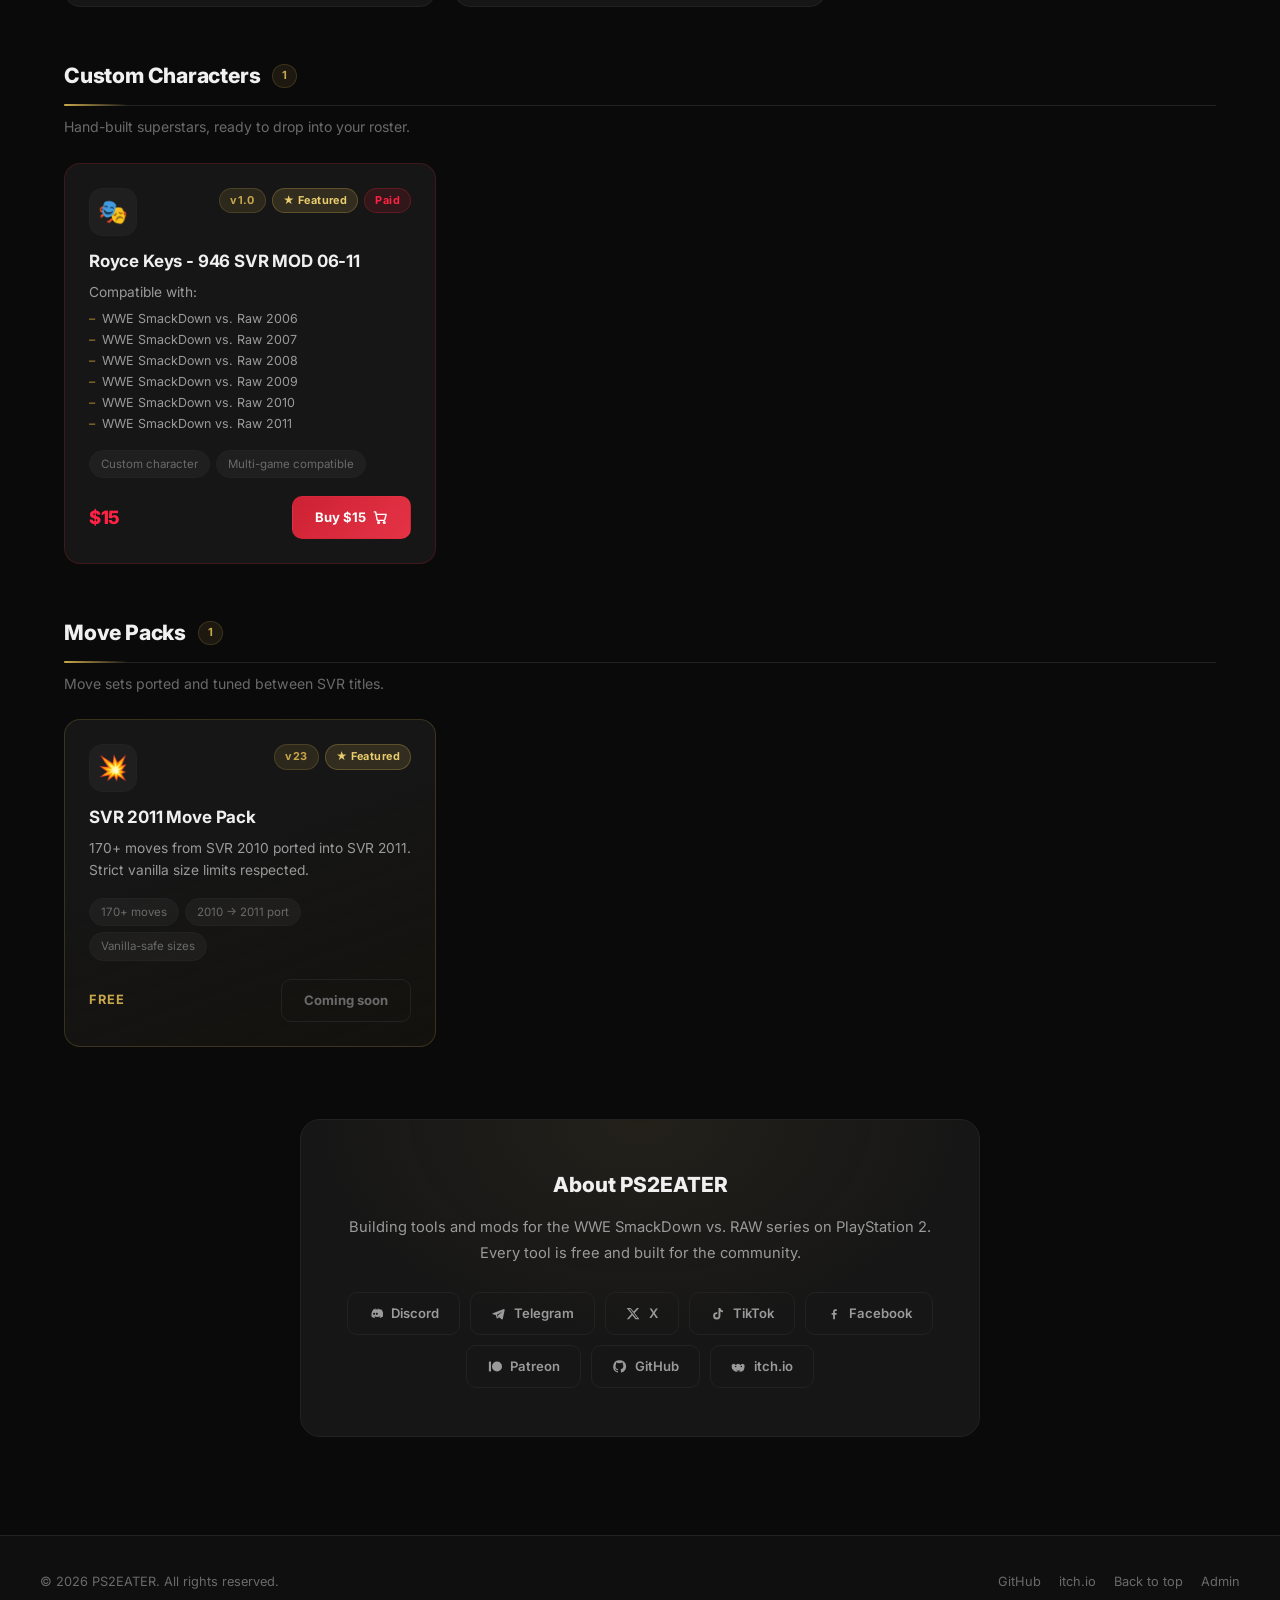
==== commit 60f4a2b5: "Add files via upload" ====
--- a/index.html
+++ b/index.html
@@ -2,9 +2,16 @@
 <html lang="en">
 <head>
     <meta charset="UTF-8">
+    <script>
+        try {
+            if (localStorage.getItem('ps2eater.theme') === 'light') {
+                document.documentElement.setAttribute('data-theme', 'light');
+            }
+        } catch (e) { /* storage blocked */ }
+    </script>
     <meta name="viewport" content="width=device-width, initial-scale=1.0">
-    <title>PS2EATER - SVR Modding Tools &amp; Resources</title>
-    <meta name="description" content="Free tools, custom characters and move packs for WWE SmackDown vs. RAW modding on PlayStation 2. Built by the community.">
+    <title>PS2EATER - SVR Mods, Characters &amp; Upgrades</title>
+    <meta name="description" content="Custom superstars, move packs, save editors and gameplay upgrades for WWE SmackDown vs. RAW on PlayStation 2. Built by the community.">
     <meta name="keywords" content="PS2EATER, SVR modding, WWE SmackDown vs Raw mods, SVR 2010 save editor, SVR Anim Editor X, PS2 texture swap, SVR move packs, custom characters PS2">
     <meta name="author" content="PS2EATER">
     <meta name="publisher" content="PS2EATER">
@@ -14,8 +21,8 @@
     <meta name="application-name" content="PS2EATER">
     <meta property="og:type" content="website">
     <meta property="og:site_name" content="PS2EATER">
-    <meta property="og:title" content="PS2EATER - SVR Modding Tools &amp; Resources">
-    <meta property="og:description" content="Free tools, custom characters and move packs for WWE SmackDown vs. RAW modding on PlayStation 2.">
+    <meta property="og:title" content="PS2EATER - SVR Mods, Characters &amp; Upgrades">
+    <meta property="og:description" content="Custom superstars, move packs, save editors and gameplay upgrades for WWE SmackDown vs. RAW on PlayStation 2.">
     <meta property="og:image" content="https://ps2eater.github.io/logo.png">
     <meta property="og:image:width" content="512">
     <meta property="og:image:height" content="512">
@@ -23,14 +30,14 @@
     <meta property="og:url" id="og-url" content="https://ps2eater.github.io/">
     <meta property="og:locale" content="en_US">
     <meta name="twitter:card" content="summary_large_image">
-    <meta name="twitter:title" content="PS2EATER - SVR Modding Tools &amp; Resources">
-    <meta name="twitter:description" content="Free tools, custom characters and move packs for WWE SmackDown vs. RAW modding on PlayStation 2.">
+    <meta name="twitter:title" content="PS2EATER - SVR Mods, Characters &amp; Upgrades">
+    <meta name="twitter:description" content="Custom superstars, move packs, save editors and gameplay upgrades for WWE SmackDown vs. RAW on PlayStation 2.">
     <meta name="twitter:image" id="twitter-image" content="https://ps2eater.github.io/logo.png">
     <meta name="twitter:site" content="@amrheroher">
     <link rel="canonical" id="canonical-url" href="https://ps2eater.github.io/">
     <link rel="icon" href="logo.png" type="image/png">
     <link rel="apple-touch-icon" href="logo.png">
-    <script type="application/ld+json" id="structured-data">{"@context":"https://schema.org","@graph":[{"@type":"WebSite","@id":"https://ps2eater.github.io/#website","url":"https://ps2eater.github.io/","name":"PS2EATER","description":"Free tools, custom characters and move packs for WWE SmackDown vs. RAW modding on PlayStation 2.","inLanguage":"en","publisher":{"@type":"Organization","name":"PS2EATER","url":"https://ps2eater.github.io/","logo":{"@type":"ImageObject","url":"https://ps2eater.github.io/logo.png"},"sameAs":["https://discord.gg/BvmDS3NWrB","https://www.patreon.com/PS2EATER","https://www.facebook.com/PS2EATER","https://t.me/ps2eater","https://www.tiktok.com/@ps2eater","https://x.com/amrheroher","https://github.com/ps2eater","https://amheroher.itch.io"]}}]}</script>
+    <script type="application/ld+json" id="structured-data">{"@context":"https://schema.org","@graph":[{"@type":"WebSite","@id":"https://ps2eater.github.io/#website","url":"https://ps2eater.github.io/","name":"PS2EATER","description":"Custom superstars, move packs, save editors and gameplay upgrades for WWE SmackDown vs. RAW on PlayStation 2.","inLanguage":"en","publisher":{"@type":"Organization","name":"PS2EATER","url":"https://ps2eater.github.io/","logo":{"@type":"ImageObject","url":"https://ps2eater.github.io/logo.png"},"sameAs":["https://discord.gg/BvmDS3NWrB","https://www.patreon.com/PS2EATER","https://www.facebook.com/PS2EATER","https://t.me/ps2eater","https://www.tiktok.com/@ps2eater","https://x.com/amrheroher","https://github.com/ps2eater","https://amheroher.itch.io"]}}]}</script>
     <link rel="preconnect" href="https://fonts.googleapis.com">
     <link rel="preconnect" href="https://fonts.gstatic.com" crossorigin>
     <link rel="stylesheet" href="style.css">
@@ -47,8 +54,8 @@
     <div class="hero-content">
         <img src="logo.png" alt="PS2EATER" class="hero-logo" width="132" height="132">
         <h1 id="hero-title">PS2EATER</h1>
-        <p class="tagline" id="hero-tagline">SVR Modding Tools &amp; Resources</p>
-        <p class="subtitle" id="hero-subtitle">Professional-grade tools for WWE SmackDown vs. RAW modding on PS2</p>
+        <p class="tagline" id="hero-tagline">SVR Mods, Characters &amp; Upgrades</p>
+        <p class="subtitle" id="hero-subtitle">Custom superstars, fresh move sets and gameplay upgrades for WWE SmackDown vs. RAW on PlayStation 2.</p>
     </div>
 </header>
 
@@ -59,21 +66,36 @@
             <span>PS2EATER</span>
         </a>
         <div class="nav-links" id="nav-links"></div>
+        <div class="nav-tools">
         <a class="nav-cta" id="nav-discord" href="#" target="_blank" rel="noopener me" hidden>
             <svg viewBox="0 0 24 24" fill="currentColor" aria-hidden="true"><path d="M19.6 5.6A16 16 0 0 0 15.6 4l-.3.6a12 12 0 0 1 3.4 1.7 11.4 11.4 0 0 0-9.4 0A12 12 0 0 1 12.7 4.6L12.4 4A16 16 0 0 0 8.4 5.6C5.9 9.3 5.2 13 5.6 16.6a16 16 0 0 0 4.9 2.5l1-1.6a10.4 10.4 0 0 1-1.6-.8l.4-.3a11.4 11.4 0 0 0 9.4 0l.4.3a10.4 10.4 0 0 1-1.6.8l1 1.6a16 16 0 0 0 4.9-2.5c.5-4.2-.5-7.9-2.8-11zM9.8 14.4c-1 0-1.7-.9-1.7-1.9s.8-1.9 1.7-1.9 1.8.9 1.7 1.9c0 1-.8 1.9-1.7 1.9zm4.4 0c-1 0-1.7-.9-1.7-1.9s.8-1.9 1.7-1.9 1.8.9 1.7 1.9c0 1-.8 1.9-1.7 1.9z"/></svg>
-            <span>Join Discord</span>
+            <span data-i18n="joinDiscord">Join Discord</span>
         </a>
+        <button class="nav-icon" id="theme-toggle" type="button" aria-label="Switch theme" title="Switch theme">
+            <svg class="ico-moon" viewBox="0 0 24 24" fill="none" stroke="currentColor" stroke-width="2" stroke-linecap="round" stroke-linejoin="round"><path d="M21 12.8A8.5 8.5 0 1 1 11.2 3a6.6 6.6 0 0 0 9.8 9.8Z"/></svg>
+            <svg class="ico-sun" viewBox="0 0 24 24" fill="none" stroke="currentColor" stroke-width="2" stroke-linecap="round" stroke-linejoin="round"><circle cx="12" cy="12" r="4"/><path d="M12 2v2M12 20v2M2 12h2M20 12h2M4.9 4.9l1.4 1.4M17.7 17.7l1.4 1.4M19.1 4.9l-1.4 1.4M6.3 17.7l-1.4 1.4"/></svg>
+        </button>
+        <label class="lang-wrap" title="Language">
+            <svg viewBox="0 0 24 24" fill="none" stroke="currentColor" stroke-width="1.8" aria-hidden="true"><circle cx="12" cy="12" r="9"/><path d="M3 12h18M12 3a15 15 0 0 1 0 18 15 15 0 0 1 0-18Z"/></svg>
+            <select id="lang-select" aria-label="Language">
+                <option value="en">EN</option>
+                <option value="ar">ع</option>
+                <option value="es">ES</option>
+                <option value="hi">हि</option>
+            </select>
+        </label>
         <a class="nav-admin" href="admin.html" title="Admin dashboard" aria-label="Admin dashboard">
             <svg viewBox="0 0 24 24" fill="none" stroke="currentColor" stroke-width="2" stroke-linecap="round" stroke-linejoin="round"><circle cx="12" cy="12" r="3"/><path d="M19.4 15a1.65 1.65 0 0 0 .33 1.82l.06.06a2 2 0 1 1-2.83 2.83l-.06-.06a1.65 1.65 0 0 0-1.82-.33 1.65 1.65 0 0 0-1 1.51V21a2 2 0 1 1-4 0v-.09A1.65 1.65 0 0 0 9 19.4a1.65 1.65 0 0 0-1.82.33l-.06.06a2 2 0 1 1-2.83-2.83l.06-.06a1.65 1.65 0 0 0 .33-1.82 1.65 1.65 0 0 0-1.51-1H3a2 2 0 1 1 0-4h.09A1.65 1.65 0 0 0 4.6 9a1.65 1.65 0 0 0-.33-1.82l-.06-.06a2 2 0 1 1 2.83-2.83l.06.06A1.65 1.65 0 0 0 9 4.6a1.65 1.65 0 0 0 1-1.51V3a2 2 0 1 1 4 0v.09a1.65 1.65 0 0 0 1 1.51 1.65 1.65 0 0 0 1.82-.33l.06-.06a2 2 0 1 1 2.83 2.83l-.06.06A1.65 1.65 0 0 0 19.4 9v0a1.65 1.65 0 0 0 1.51 1H21a2 2 0 1 1 0 4h-.09a1.65 1.65 0 0 0-1.51 1z"/></svg>
         </a>
+        </div>
     </div>
 </nav>
 
 <section class="social-band" id="community" aria-labelledby="community-title">
     <div class="social-band-inner">
         <div class="social-band-head">
-            <h2 id="community-title">Join the community</h2>
-            <p>Updates, drops and support - pick your platform.</p>
+            <h2 id="community-title" data-i18n="communityTitle">Join the community</h2>
+            <p data-i18n="communitySub">Updates, drops and support - pick your platform.</p>
         </div>
         <div class="social-tiles" id="social-tiles"></div>
     </div>
@@ -83,20 +105,20 @@
     <div class="toolbar">
         <div class="search">
             <svg viewBox="0 0 24 24" fill="none" stroke="currentColor" stroke-width="2" stroke-linecap="round"><circle cx="11" cy="11" r="7"/><path d="m20 20-3.5-3.5"/></svg>
-            <input id="search" type="search" placeholder="Search tools, characters, moves..." autocomplete="off" aria-label="Search">
+            <input id="search" type="search" placeholder="Search tools, characters, moves..." data-i18n-ph="searchPlaceholder" autocomplete="off" aria-label="Search">
             <kbd>/</kbd>
         </div>
         <div class="chips" id="chips" role="group" aria-label="Filter">
-            <button class="chip active" data-mode="all" type="button">All</button>
-            <button class="chip" data-mode="free" type="button">Free</button>
-            <button class="chip" data-mode="paid" type="button">Paid</button>
-            <button class="chip" data-mode="featured" type="button">Featured</button>
+            <button class="chip active" data-mode="all" data-i18n="all" type="button">All</button>
+            <button class="chip" data-mode="free" data-i18n="free" type="button">Free</button>
+            <button class="chip" data-mode="paid" data-i18n="paid" type="button">Paid</button>
+            <button class="chip" data-mode="featured" data-i18n="featured" type="button">Featured</button>
         </div>
         <select class="sort" id="sort" aria-label="Sort by">
-            <option value="featured">Featured first</option>
-            <option value="newest">Newest</option>
-            <option value="name">Name A-Z</option>
-            <option value="free">Free first</option>
+            <option value="featured" data-i18n="sortFeatured">Featured first</option>
+            <option value="newest" data-i18n="sortNewest">Newest</option>
+            <option value="name" data-i18n="sortName">Name A-Z</option>
+            <option value="free" data-i18n="sortFree">Free first</option>
         </select>
     </div>
 
@@ -113,20 +135,20 @@
     <div class="state" id="empty-state" hidden>
         <div class="state-icon">&#128269;</div>
         <h3>No results</h3>
-        <p>Nothing matches your search. Try a different keyword or clear the filters.</p>
-        <button class="btn btn-primary" type="button" id="reset-filters">Clear filters</button>
+        <p data-i18n="noResultsText">Nothing matches your search. Try a different keyword or clear the filters.</p>
+        <button class="btn btn-primary" type="button" id="reset-filters" data-i18n="clearFilters">Clear filters</button>
     </div>
 
     <div class="state" id="error-state" hidden>
         <div class="state-icon">&#9888;&#65039;</div>
-        <h3>Could not load the catalogue</h3>
+        <h3 data-i18n="errorTitle">Could not load the catalogue</h3>
         <p id="error-detail">data.json could not be fetched. If you opened this page directly from disk, run it from a local server or the live site.</p>
-        <button class="btn btn-primary" type="button" id="retry">Try again</button>
+        <button class="btn btn-primary" type="button" id="retry" data-i18n="retry">Try again</button>
     </div>
 
     <section class="section about-section" id="about">
         <div class="about-box">
-            <h2>About <span id="about-name">PS2EATER</span></h2>
+            <h2><span data-i18n="about">About</span> <span id="about-name">PS2EATER</span></h2>
             <p id="about-text">Building tools and mods for the WWE SmackDown vs. RAW series on PlayStation 2. Every tool is free and built for the community.</p>
             <div class="social-links" id="social-links"></div>
         </div>
@@ -139,11 +161,18 @@
         <div class="footer-links">
             <a href="https://github.com/ps2eater" id="footer-github" rel="noopener">GitHub</a>
             <a href="https://amheroher.itch.io" id="footer-itch" rel="noopener">itch.io</a>
-            <a href="#top">Back to top</a>
-            <a href="admin.html">Admin</a>
+            <a href="#top" data-i18n="backToTop">Back to top</a>
+            <a href="admin.html" data-i18n="admin">Admin</a>
         </div>
     </div>
 </footer>
+
+<a class="contact-fab" id="contact-fab" href="https://discord.gg/BvmDS3NWrB" target="_blank" rel="noopener me" hidden>
+    <span class="contact-fab-icon" aria-hidden="true">
+        <svg viewBox="0 0 24 24" fill="currentColor"><path d="M19.6 5.6A16 16 0 0 0 15.6 4l-.3.6a12 12 0 0 1 3.4 1.7 11.4 11.4 0 0 0-9.4 0A12 12 0 0 1 12.7 4.6L12.4 4A16 16 0 0 0 8.4 5.6C5.9 9.3 5.2 13 5.6 16.6a16 16 0 0 0 4.9 2.5l1-1.6a10.4 10.4 0 0 1-1.6-.8l.4-.3a11.4 11.4 0 0 0 9.4 0l.4.3a10.4 10.4 0 0 1-1.6.8l1 1.6a16 16 0 0 0 4.9-2.5c.5-4.2-.5-7.9-2.8-11zM9.8 14.4c-1 0-1.7-.9-1.7-1.9s.8-1.9 1.7-1.9 1.8.9 1.7 1.9c0 1-.8 1.9-1.7 1.9zm4.4 0c-1 0-1.7-.9-1.7-1.9s.8-1.9 1.7-1.9 1.8.9 1.7 1.9c0 1-.8 1.9-1.7 1.9z"/></svg>
+    </span>
+    <span class="contact-fab-text"><span data-i18n="contactMe">Contact me on</span> <b>DISCORD</b></span>
+</a>
 
 <script>
 (function () {
@@ -157,6 +186,141 @@
         { id: 'movepacks', nav: 'Move Packs', title: 'Move Packs' }
     ];
     var $ = function (sel, root) { return (root || document).querySelector(sel); };
+    var $$ = function (sel, root) { return Array.prototype.slice.call((root || document).querySelectorAll(sel)); };
+
+    /* ---------- language ---------- */
+    var LANG = 'en';
+    var THEME = 'dark';
+    var I18N = {
+        en: {
+            communityTitle: 'Join the community',
+            communitySub: 'Updates, drops and support - pick your platform.',
+            searchPlaceholder: 'Search tools, characters, moves...',
+            all: 'All', free: 'Free', paid: 'Paid', featured: 'Featured',
+            sortFeatured: 'Featured first', sortNewest: 'Newest', sortName: 'Name A-Z', sortFree: 'Free first',
+            download: 'Download', buy: 'Buy', comingSoon: 'Coming soon',
+            about: 'About', backToTop: 'Back to top', admin: 'Admin',
+            joinDiscord: 'Join Discord', contactMe: 'Contact me on',
+            noResults: 'No results',
+            noResultsText: 'Nothing matches your search. Try a different keyword or clear the filters.',
+            nothing: 'Nothing published yet',
+            nothingText: 'The catalogue is empty right now. Check back soon.',
+            clearFilters: 'Clear filters',
+            errorTitle: 'Could not load the catalogue',
+            retry: 'Try again',
+            subs: {
+                discord: 'Join the server', telegram: 'Channel updates', x: 'Latest posts', tiktok: 'Short clips',
+                facebook: 'Official page', patreon: 'Support the work', github: 'Source code', itch: 'Store page'
+            }
+        },
+        ar: {
+            communityTitle: 'انضم للمجتمع',
+            communitySub: 'تحديثات وإصدارات ودعم — اختر منصتك.',
+            searchPlaceholder: 'ابحث في الأدوات والشخصيات والحركات...',
+            all: 'الكل', free: 'مجاني', paid: 'مدفوع', featured: 'مميّز',
+            sortFeatured: 'المميّز أولًا', sortNewest: 'الأحدث', sortName: 'الاسم أ-ي', sortFree: 'المجاني أولًا',
+            download: 'تحميل', buy: 'شراء', comingSoon: 'قريبًا',
+            about: 'عن', backToTop: 'للأعلى', admin: 'الإدارة',
+            joinDiscord: 'انضم لديسكورد', contactMe: 'تواصل معي على',
+            noResults: 'لا توجد نتائج',
+            noResultsText: 'لا شيء يطابق بحثك. جرّب كلمة أخرى أو امسح الفلاتر.',
+            nothing: 'لا يوجد محتوى منشور بعد',
+            nothingText: 'الكتالوج فاضي حاليًا. ارجع قريبًا.',
+            clearFilters: 'مسح الفلاتر',
+            errorTitle: 'تعذّر تحميل الكتالوج',
+            retry: 'إعادة المحاولة',
+            subs: {
+                discord: 'انضم للسيرفر', telegram: 'تحديثات القناة', x: 'أحدث المنشورات', tiktok: 'مقاطع قصيرة',
+                facebook: 'الصفحة الرسمية', patreon: 'ادعم العمل', github: 'الكود المصدري', itch: 'صفحة المتجر'
+            }
+        },
+        es: {
+            communityTitle: 'Únete a la comunidad',
+            communitySub: 'Novedades, lanzamientos y soporte: elige tu plataforma.',
+            searchPlaceholder: 'Buscar herramientas, personajes, movimientos...',
+            all: 'Todo', free: 'Gratis', paid: 'De pago', featured: 'Destacado',
+            sortFeatured: 'Destacados primero', sortNewest: 'Más recientes', sortName: 'Nombre A-Z', sortFree: 'Gratis primero',
+            download: 'Descargar', buy: 'Comprar', comingSoon: 'Próximamente',
+            about: 'Acerca de', backToTop: 'Volver arriba', admin: 'Admin',
+            joinDiscord: 'Unirse a Discord', contactMe: 'Contáctame en',
+            noResults: 'Sin resultados',
+            noResultsText: 'Nada coincide con tu búsqueda. Prueba otra palabra o borra los filtros.',
+            nothing: 'Nada publicado todavía',
+            nothingText: 'El catálogo está vacío por ahora. Vuelve pronto.',
+            clearFilters: 'Borrar filtros',
+            errorTitle: 'No se pudo cargar el catálogo',
+            retry: 'Reintentar',
+            subs: {
+                discord: 'Únete al servidor', telegram: 'Novedades del canal', x: 'Últimas publicaciones', tiktok: 'Clips cortos',
+                facebook: 'Página oficial', patreon: 'Apoya el trabajo', github: 'Código fuente', itch: 'Tienda'
+            }
+        },
+        hi: {
+            communityTitle: 'समुदाय से जुड़ें',
+            communitySub: 'अपडेट, रिलीज़ और सहायता — अपना प्लेटफ़ॉर्म चुनें।',
+            searchPlaceholder: 'टूल, कैरेक्टर और मूव खोजें...',
+            all: 'सभी', free: 'मुफ़्त', paid: 'पेड', featured: 'विशेष',
+            sortFeatured: 'विशेष पहले', sortNewest: 'नवीनतम', sortName: 'नाम A-Z', sortFree: 'मुफ़्त पहले',
+            download: 'डाउनलोड', buy: 'खरीदें', comingSoon: 'जल्द आ रहा है',
+            about: 'के बारे में', backToTop: 'ऊपर जाएँ', admin: 'एडमिन',
+            joinDiscord: 'डिस्कॉर्ड से जुड़ें', contactMe: 'मुझसे संपर्क करें',
+            noResults: 'कोई परिणाम नहीं',
+            noResultsText: 'आपकी खोज से कुछ मेल नहीं खाता। दूसरा शब्द आज़माएँ या फ़िल्टर हटाएँ।',
+            nothing: 'अभी कुछ प्रकाशित नहीं',
+            nothingText: 'कैटलॉग अभी खाली है। जल्द वापस आएँ।',
+            clearFilters: 'फ़िल्टर हटाएँ',
+            errorTitle: 'कैटलॉग लोड नहीं हो सका',
+            retry: 'फिर कोशिश करें',
+            subs: {
+                discord: 'सर्वर से जुड़ें', telegram: 'चैनल अपडेट', x: 'नई पोस्ट', tiktok: 'छोटे क्लिप',
+                facebook: 'आधिकारिक पेज', patreon: 'काम का समर्थन करें', github: 'सोर्स कोड', itch: 'स्टोर पेज'
+            }
+        }
+    };
+
+    function t(key) {
+        var pack = I18N[LANG] || I18N.en;
+        return pack[key] !== undefined ? pack[key] : (I18N.en[key] !== undefined ? I18N.en[key] : key);
+    }
+    function tsub(key) {
+        var pack = I18N[LANG] || I18N.en;
+        return (pack.subs && pack.subs[key]) || (I18N.en.subs && I18N.en.subs[key]) || '';
+    }
+    function applyI18n() {
+        $$('[data-i18n]').forEach(function (el) { el.textContent = t(el.getAttribute('data-i18n')); });
+        $$('[data-i18n-ph]').forEach(function (el) { el.placeholder = t(el.getAttribute('data-i18n-ph')); });
+    }
+    function applyTheme(theme) {
+        THEME = theme === 'light' ? 'light' : 'dark';
+        if (THEME === 'light') document.documentElement.setAttribute('data-theme', 'light');
+        else document.documentElement.removeAttribute('data-theme');
+        try { localStorage.setItem('ps2eater.theme', THEME); } catch (e) { /* ignore */ }
+    }
+    function applyLang(lang) {
+        LANG = I18N[lang] ? lang : 'en';
+        document.documentElement.setAttribute('lang', LANG);
+        document.documentElement.setAttribute('dir', LANG === 'ar' ? 'rtl' : 'ltr');
+        try { localStorage.setItem('ps2eater.lang', LANG); } catch (e) { /* ignore */ }
+        var sel = $('#lang-select');
+        if (sel) sel.value = LANG;
+        if (DATA) render();
+        else applyI18n();
+    }
+    function openDiscordPopup(e) {
+        var fab = $('#contact-fab');
+        var url = fab ? fab.href : '';
+        if (!url) return;
+        if (e && (e.metaKey || e.ctrlKey || e.shiftKey || e.altKey)) return;
+        var w = 460, h = 700;
+        var left = Math.max(0, Math.round((screen.width - w) / 2));
+        var top = Math.max(0, Math.round((screen.height - h) / 2));
+        var win = window.open(url, 'ps2eater_discord',
+            'popup=yes,width=' + w + ',height=' + h + ',left=' + left + ',top=' + top + ',resizable=yes,scrollbars=yes');
+        if (win) {
+            if (e) e.preventDefault();
+            win.focus();
+        }
+    }
 
     function esc(value) {
         return String(value === undefined || value === null ? '' : value).replace(/[&<>"']/g, function (c) {
@@ -197,20 +361,25 @@
 
     function cardHTML(item, cat) {
         var paid = isPaid(item);
+        var soon = String(item.status || '') === 'soon';
         var classes = ['card'];
         if (paid) classes.push('card-paid');
         else if (item.featured) classes.push('card-featured');
+        if (soon) classes.push('card-soon');
 
         var badges = '';
         if (item.version) badges += '<span class="card-badge">' + esc(item.version) + '</span>';
-        if (item.featured) badges += '<span class="card-badge badge-star">&#9733; Featured</span>';
-        if (paid) badges += '<span class="card-badge badge-hot">Paid</span>';
+        if (item.featured) badges += '<span class="card-badge badge-star">&#9733; ' + esc(t('featured')) + '</span>';
+        if (paid) badges += '<span class="card-badge badge-hot">' + esc(t('paid')) + '</span>';
+        if (soon) badges += '<span class="card-badge badge-soon">' + esc(t('comingSoon')) + '</span>';
 
         var link = String(item.link || '').trim();
-        var cta = link
-            ? '<a class="btn ' + (paid ? 'btn-buy' : 'btn-primary') + '" href="' + esc(link) + '" target="_blank" rel="noopener noreferrer">' +
-              (paid ? 'Buy ' + esc(item.price) + CART : 'Download' + ARROW) + '</a>'
-            : '<span class="btn btn-ghost" title="Link not published yet">Coming soon</span>';
+        var cta = soon
+            ? '<span class="btn btn-soon">' + esc(t('comingSoon')) + '</span>'
+            : link
+                ? '<a class="btn ' + (paid ? 'btn-buy' : 'btn-primary') + '" href="' + esc(link) + '" target="_blank" rel="noopener noreferrer">' +
+                  (paid ? esc(t('buy')) + ' ' + esc(item.price) + CART : esc(t('download')) + ARROW) + '</a>'
+                : '<span class="btn btn-ghost" title="Link not published yet">' + esc(t('comingSoon')) + '</span>';
 
         var media = item.image
             ? '<img class="card-image" src="' + esc(item.image) + '" alt="' + esc(item.name) + '" loading="lazy" decoding="async" referrerpolicy="no-referrer" onerror="this.remove()">'
@@ -222,7 +391,7 @@
 
         var priceLine = paid
             ? '<div class="price-tag">' + esc(item.price) + '</div>'
-            : '<div class="price-free">Free</div>';
+            : '<div class="price-free">' + esc(t('free')) + '</div>';
 
         return '<article class="' + classes.join(' ') + '">' +
             '<div class="card-head">' +
@@ -304,10 +473,10 @@
         if (!totalVisible) {
             host.innerHTML = '';
             $('#empty-state').hidden = false;
-            $('#empty-state').querySelector('h3').textContent = anyItems ? 'No results' : 'Nothing published yet';
+            $('#empty-state').querySelector('h3').textContent = anyItems ? t('noResults') : t('nothing');
             $('#empty-state').querySelector('p').textContent = anyItems
-                ? 'Nothing matches your search. Try a different keyword or clear the filters.'
-                : 'The catalogue is empty right now. Check back soon.';
+                ? t('noResultsText')
+                : t('nothingText');
             $('#empty-state').querySelector('.state-icon').innerHTML = anyItems ? '&#128269;' : '&#128230;';
             return;
         }
@@ -384,7 +553,7 @@
             tiles.innerHTML = available.map(function (s) {
                 return '<a class="social-tile" data-brand="' + s.key + '" href="' + esc(social[s.key]) + '" target="_blank" rel="noopener me">' +
                     '<span class="social-tile-icon">' + s.icon + '</span>' +
-                    '<span class="social-tile-text"><b>' + esc(s.label) + '</b><small>' + esc(s.sub) + '</small></span>' +
+                    '<span class="social-tile-text"><b>' + esc(s.label) + '</b><small>' + esc(tsub(s.key)) + '</small></span>' +
                     '<svg class="social-tile-arrow" viewBox="0 0 24 24" fill="none" stroke="currentColor" stroke-width="2.2" stroke-linecap="round" stroke-linejoin="round"><path d="M7 17 17 7"/><path d="M8 7h9v9"/></svg>' +
                 '</a>';
             }).join('');
@@ -404,6 +573,11 @@
         if (cta) {
             if (social.discord) { cta.href = social.discord; cta.hidden = false; }
             else { cta.hidden = true; }
+        }
+        var fab = $('#contact-fab');
+        if (fab) {
+            if (social.discord) { fab.href = social.discord; fab.hidden = false; }
+            else { fab.hidden = true; }
         }
         if (social.github) { $('#footer-github').href = social.github; $('#footer-github').hidden = false; }
         if (social.itch) { $('#footer-itch').href = social.itch; $('#footer-itch').hidden = false; }
@@ -476,6 +650,7 @@
     }
 
     function render() {
+        applyI18n();
         renderSiteChrome();
         renderNav();
         renderContent();
@@ -588,6 +763,38 @@
             });
     }
 
+    /* ---------- preferences ---------- */
+    function setupPreferences() {
+        var storedTheme = 'dark';
+        var storedLang = 'en';
+        try {
+            storedTheme = localStorage.getItem('ps2eater.theme') === 'light' ? 'light' : 'dark';
+            storedLang = localStorage.getItem('ps2eater.lang') || 'en';
+        } catch (e) { /* storage blocked */ }
+
+        applyTheme(storedTheme);
+        applyLang(I18N[storedLang] ? storedLang : 'en');
+
+        var themeBtn = $('#theme-toggle');
+        if (themeBtn) {
+            themeBtn.addEventListener('click', function () {
+                applyTheme(THEME === 'light' ? 'dark' : 'light');
+                themeBtn.setAttribute('aria-label', THEME === 'light' ? 'Switch to dark theme' : 'Switch to light theme');
+            });
+            themeBtn.setAttribute('aria-label', THEME === 'light' ? 'Switch to dark theme' : 'Switch to light theme');
+        }
+
+        var langSel = $('#lang-select');
+        if (langSel) {
+            langSel.value = LANG;
+            langSel.addEventListener('change', function () { applyLang(langSel.value); });
+        }
+
+        var fab = $('#contact-fab');
+        if (fab) fab.addEventListener('click', openDiscordPopup);
+    }
+
+    setupPreferences();
     load(false);
 })();
 </script>
--- a/style.css
+++ b/style.css
@@ -611,9 +611,141 @@
     .social-band-head { flex: 0 0 auto; }
 }
 
+/* ============ NAV TOOLS ============ */
+.nav-tools { display: flex; align-items: center; gap: 4px; margin-left: auto; flex: 0 0 auto; }
+.nav-inner .nav-cta { margin-left: 0; }
+.nav-icon {
+    width: 32px; height: 32px; border-radius: 9px;
+    display: grid; place-items: center;
+    background: transparent; border: 1px solid transparent;
+    color: var(--text-muted); cursor: pointer;
+    transition: color 0.2s, border-color 0.2s, background 0.2s;
+}
+.nav-icon svg { width: 16px; height: 16px; }
+.nav-icon:hover { color: var(--gold); border-color: var(--border-gold); background: rgba(201, 168, 76, 0.06); }
+.nav-icon .ico-sun { display: none; }
+html[data-theme="light"] .nav-icon .ico-sun { display: block; }
+html[data-theme="light"] .nav-icon .ico-moon { display: none; }
+
+.lang-wrap {
+    display: inline-flex; align-items: center; gap: 4px;
+    height: 32px; padding: 0 4px 0 6px;
+    border: 1px solid transparent; border-radius: 9px;
+    color: var(--text-muted);
+    transition: color 0.2s, border-color 0.2s, background 0.2s;
+}
+.lang-wrap svg { width: 15px; height: 15px; flex: 0 0 auto; }
+.lang-wrap select {
+    background: transparent; border: 0; color: inherit; font: inherit;
+    font-size: 0.74rem; font-weight: 700; cursor: pointer;
+    appearance: none; -webkit-appearance: none; padding: 0 2px;
+}
+.lang-wrap select option { color: #111; background: #fff; }
+.lang-wrap:hover { color: var(--gold); border-color: var(--border-gold); background: rgba(201, 168, 76, 0.06); }
+
+/* ============ FLOATING CONTACT ============ */
+.contact-fab {
+    position: fixed; right: 14px; top: 50%; z-index: 95;
+    transform: translateY(-50%);
+    display: inline-flex; align-items: center; gap: 9px;
+    padding: 7px 13px 7px 7px;
+    border-radius: 999px;
+    background: linear-gradient(135deg, #5865f2, #4650c9);
+    color: #fff; text-decoration: none;
+    font-size: 0.73rem; font-weight: 600; letter-spacing: 0.01em;
+    box-shadow: 0 12px 30px rgba(88, 101, 242, 0.34), inset 0 0 0 1px rgba(255, 255, 255, 0.1);
+    transition: transform 0.25s var(--ease), box-shadow 0.25s;
+}
+.contact-fab[hidden] { display: none; }
+.contact-fab-icon {
+    width: 26px; height: 26px; border-radius: 50%;
+    display: grid; place-items: center;
+    background: rgba(255, 255, 255, 0.16);
+}
+.contact-fab-icon svg { width: 15px; height: 15px; }
+.contact-fab-text { white-space: nowrap; }
+.contact-fab-text b { font-weight: 800; letter-spacing: 0.06em; }
+.contact-fab:hover {
+    transform: translateY(-50%) translateX(-2px);
+    box-shadow: 0 16px 36px rgba(88, 101, 242, 0.45), inset 0 0 0 1px rgba(255, 255, 255, 0.16);
+}
+
+/* ============ COMING SOON CARDS ============ */
+.badge-soon { background: rgba(240, 180, 41, 0.14); color: #e0a92e; border-color: rgba(240, 180, 41, 0.3); }
+.btn-soon {
+    background: rgba(255, 255, 255, 0.04);
+    color: var(--text-muted);
+    border: 1px dashed var(--border);
+    cursor: default;
+}
+.btn-soon:hover { transform: none; box-shadow: none; }
+.card-soon { background: linear-gradient(160deg, var(--bg-card) 55%, rgba(240, 180, 41, 0.045)); }
+
+/* ============ LIGHT THEME ============ */
+html[data-theme="light"] {
+    --bg-primary: #f5f5f2;
+    --bg-secondary: #edede8;
+    --bg-card: #ffffff;
+    --bg-card-hover: #fbfbf8;
+    --gold: #9a7418;
+    --gold-light: #b98c1f;
+    --gold-dark: #7d5d0f;
+    --text-primary: #15150f;
+    --text-secondary: #4a4a44;
+    --text-muted: #6f6f66;
+    --border: #e2e2da;
+    --border-gold: rgba(154, 116, 24, 0.32);
+}
+html[data-theme="light"] .nav-bar { background: rgba(255, 255, 255, 0.88); }
+html[data-theme="light"] .nav-link:hover { background: rgba(0, 0, 0, 0.05); }
+html[data-theme="light"] .nav-cta { color: #ffffff; }
+html[data-theme="light"] .social-band {
+    background:
+        radial-gradient(ellipse 55% 130% at 12% 0%, rgba(154, 116, 24, 0.09), transparent 70%),
+        linear-gradient(180deg, #f1f1ec, #f5f5f2);
+}
+html[data-theme="light"] .social-tile { background: rgba(0, 0, 0, 0.022); }
+html[data-theme="light"] .social-tile:hover { background: rgba(0, 0, 0, 0.05); }
+html[data-theme="light"] .social-tile-icon { background: rgba(0, 0, 0, 0.045); border-color: rgba(0, 0, 0, 0.06); }
+html[data-theme="light"] .social-tile[data-brand="discord"] {
+    background: linear-gradient(135deg, rgba(88, 101, 242, 0.14), rgba(88, 101, 242, 0.03));
+    border-color: rgba(88, 101, 242, 0.28);
+}
+html[data-theme="light"] .social-tile[data-brand="discord"] .social-tile-text b { color: #2b3470; }
+html[data-theme="light"] .toolbar { background: linear-gradient(180deg, rgba(245, 245, 242, 0.97) 60%, rgba(245, 245, 242, 0.88)); }
+html[data-theme="light"] .chip:hover { border-color: #cfcfc6; }
+html[data-theme="light"] .card-icon { background: rgba(0, 0, 0, 0.035); }
+html[data-theme="light"] .features li { background: rgba(0, 0, 0, 0.03); }
+html[data-theme="light"] .sk-line,
+html[data-theme="light"] .sk-box { background: linear-gradient(90deg, #ecece6 25%, #f7f7f2 50%, #ecece6 75%); background-size: 400% 100%; }
+html[data-theme="light"] .state { background: rgba(0, 0, 0, 0.012); }
+html[data-theme="light"] .btn-ghost { color: var(--text-muted); }
+html[data-theme="light"] .btn-soon { background: rgba(0, 0, 0, 0.04); }
+html[data-theme="light"] .hero::after { opacity: 0.45; }
+html[data-theme="light"] .price-tag { color: #b3252f; }
+html[data-theme="light"] .social-btn:hover,
+html[data-theme="light"] .nav-icon:hover,
+html[data-theme="light"] .lang-wrap:hover { background: rgba(154, 116, 24, 0.08); }
+
+/* ============ RTL ============ */
+[dir="rtl"] .search svg { left: auto; right: 13px; }
+[dir="rtl"] .search input { padding: 11px 38px 11px 16px; }
+[dir="rtl"] .search kbd { right: auto; left: 10px; }
+[dir="rtl"] .section-title::after { left: auto; right: 0; }
+[dir="rtl"] .hero .tagline { letter-spacing: 0.06em; }
+[dir="rtl"] .social-tile-arrow { transform: scaleX(-1); }
+[dir="rtl"] .social-tile:hover .social-tile-arrow { transform: scaleX(-1); }
+
 /* ============ RESPONSIVE ============ */
 @media (max-width: 768px) {
     .hero { padding: 48px 18px 40px; }
+    .contact-fab {
+        top: auto; bottom: 16px; right: 50%;
+        transform: translateX(50%);
+        padding: 6px 12px 6px 6px;
+        font-size: 0.7rem;
+    }
+    .contact-fab:hover { transform: translateX(50%) translateY(-2px); }
     .social-band { padding: 20px 16px; }
     .social-tiles { grid-template-columns: repeat(auto-fit, minmax(146px, 1fr)); gap: 8px; }
     .social-tile { padding: 9px 10px; gap: 8px; }
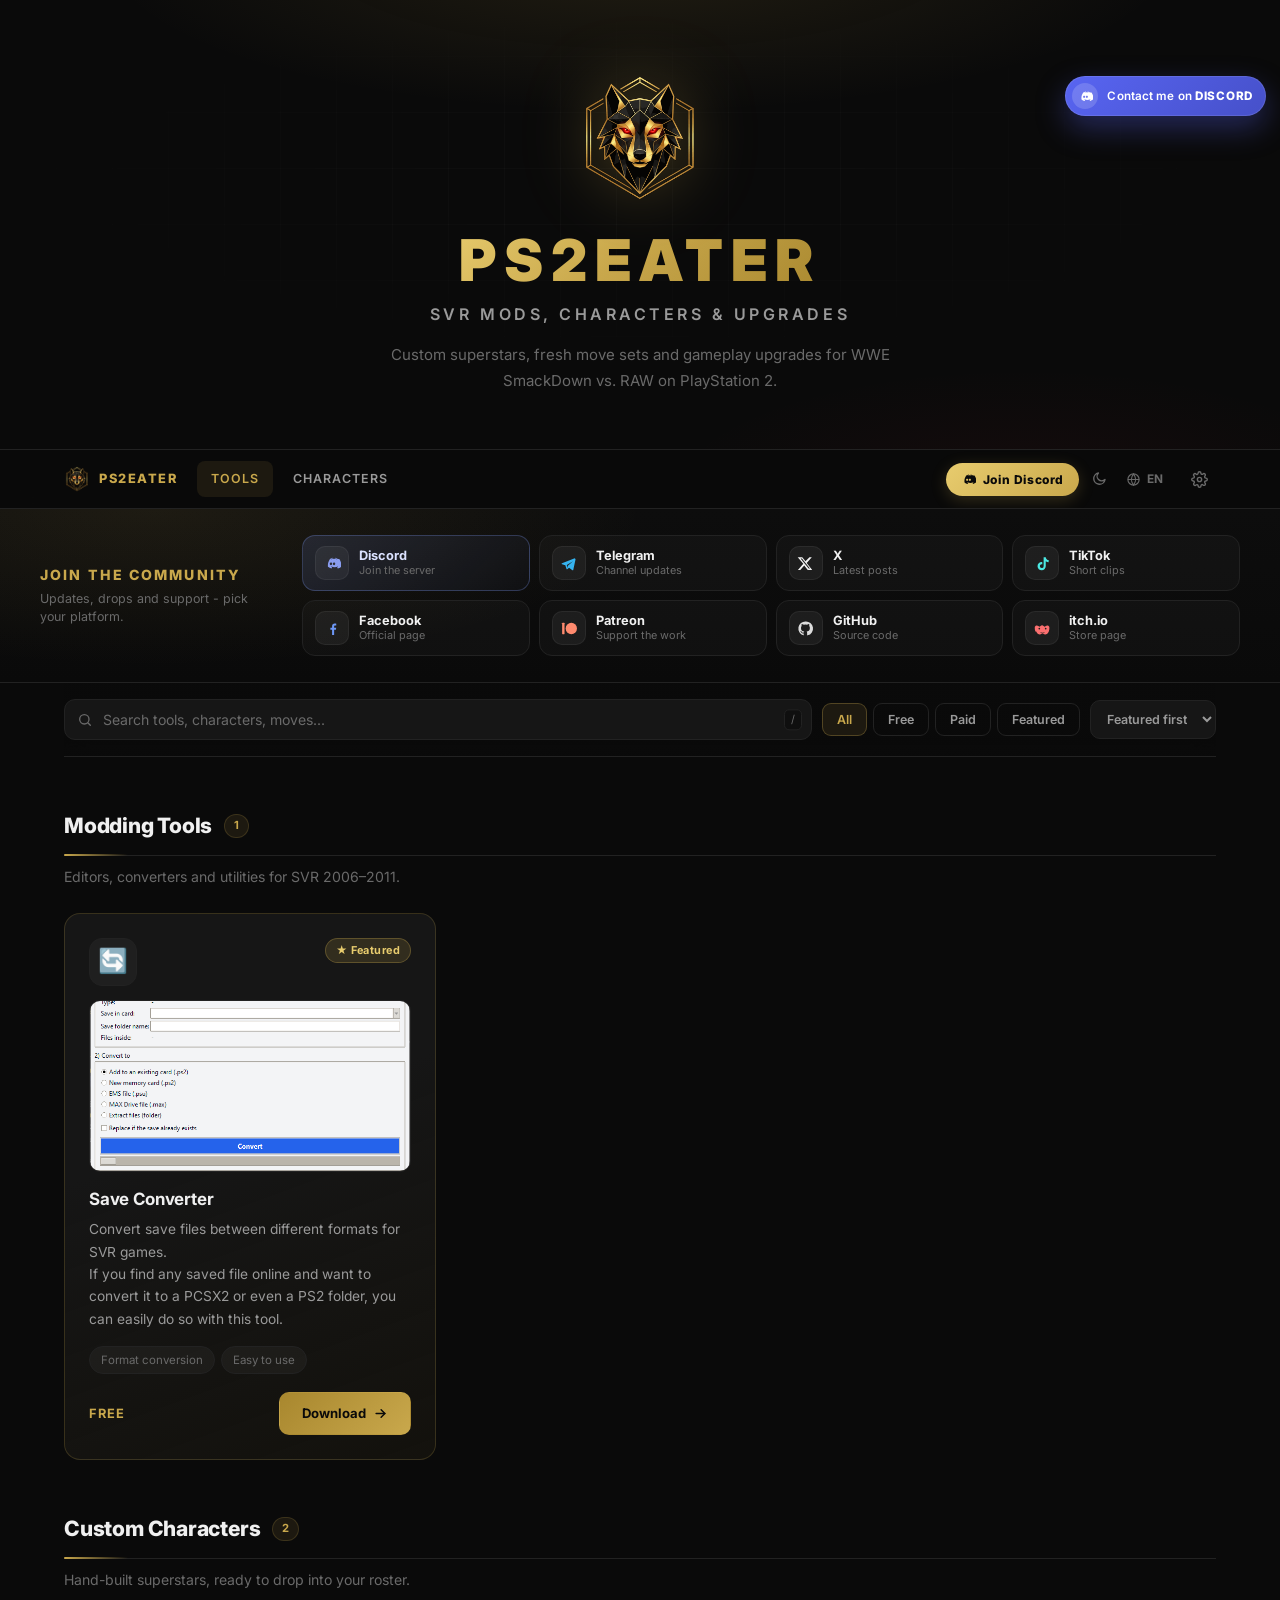
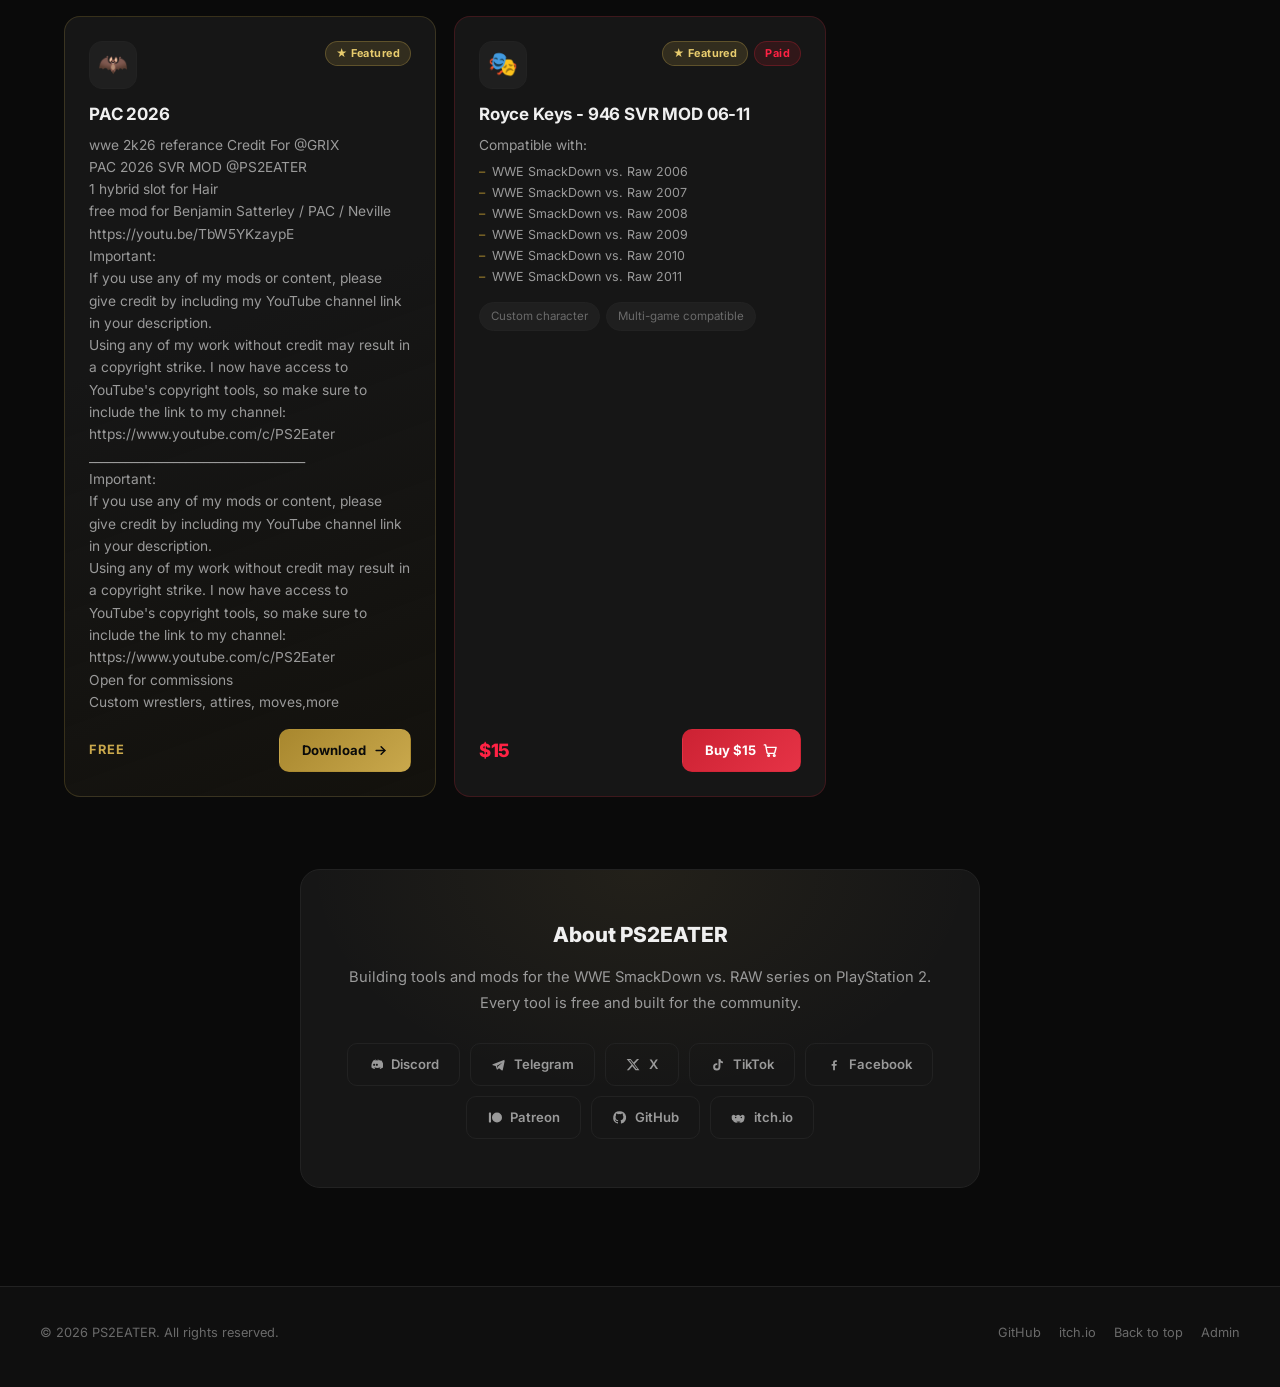
==== commit 20ae4892: "Add files via upload" ====
--- a/index.html
+++ b/index.html
@@ -54,8 +54,8 @@
     <div class="hero-content">
         <img src="logo.png" alt="PS2EATER" class="hero-logo" width="132" height="132">
         <h1 id="hero-title">PS2EATER</h1>
-        <p class="tagline" id="hero-tagline">SVR Mods, Characters &amp; Upgrades</p>
-        <p class="subtitle" id="hero-subtitle">Custom superstars, fresh move sets and gameplay upgrades for WWE SmackDown vs. RAW on PlayStation 2.</p>
+        <p class="tagline" id="hero-tagline" dir="auto">SVR Mods, Characters &amp; Upgrades</p>
+        <p class="subtitle" id="hero-subtitle" dir="auto">Custom superstars, fresh move sets and gameplay upgrades for WWE SmackDown vs. RAW on PlayStation 2.</p>
     </div>
 </header>
 
@@ -149,7 +149,7 @@
     <section class="section about-section" id="about">
         <div class="about-box">
             <h2><span data-i18n="about">About</span> <span id="about-name">PS2EATER</span></h2>
-            <p id="about-text">Building tools and mods for the WWE SmackDown vs. RAW series on PlayStation 2. Every tool is free and built for the community.</p>
+            <p id="about-text" dir="auto">Building tools and mods for the WWE SmackDown vs. RAW series on PlayStation 2. Every tool is free and built for the community.</p>
             <div class="social-links" id="social-links"></div>
         </div>
     </section>
@@ -460,10 +460,10 @@
 
             html += '<section class="section" id="' + esc(cat.id) + '">' +
                 '<div class="section-head">' +
-                    '<h2 class="section-title">' + esc(cat.title || cat.nav) +
+                    '<h2 class="section-title" dir="auto">' + esc(cat.title || cat.nav) +
                         '<span class="section-count">' + list.length + (list.length === all.length ? '' : ' / ' + all.length) + '</span>' +
                     '</h2>' +
-                    (cat.blurb ? '<p class="section-blurb">' + esc(cat.blurb) + '</p>' : '') +
+                    (cat.blurb ? '<p class="section-blurb" dir="auto">' + esc(cat.blurb) + '</p>' : '') +
                 '</div>' +
                 '<div class="grid">' + list.map(function (item) { return cardHTML(item, cat); }).join('') + '</div>' +
             '</section>';
@@ -576,7 +576,10 @@
         }
         var fab = $('#contact-fab');
         if (fab) {
-            if (social.discord) { fab.href = social.discord; fab.hidden = false; }
+            var dmId = String(social.discordDm || '').replace(/[^0-9]/g, '');
+            var invite = String(social.discord || '').trim();
+            if (dmId) { fab.href = 'https://discord.com/users/' + dmId; fab.hidden = false; }
+            else if (invite) { fab.href = invite; fab.hidden = false; }
             else { fab.hidden = true; }
         }
         if (social.github) { $('#footer-github').href = social.github; $('#footer-github').hidden = false; }
--- a/style.css
+++ b/style.css
@@ -645,8 +645,8 @@
 
 /* ============ FLOATING CONTACT ============ */
 .contact-fab {
-    position: fixed; right: 14px; top: 50%; z-index: 95;
-    transform: translateY(-50%);
+    position: fixed; right: 14px; top: 76px; z-index: 110;
+    transform: none;
     display: inline-flex; align-items: center; gap: 9px;
     padding: 7px 13px 7px 7px;
     border-radius: 999px;
@@ -666,7 +666,7 @@
 .contact-fab-text { white-space: nowrap; }
 .contact-fab-text b { font-weight: 800; letter-spacing: 0.06em; }
 .contact-fab:hover {
-    transform: translateY(-50%) translateX(-2px);
+    transform: translateX(-2px);
     box-shadow: 0 16px 36px rgba(88, 101, 242, 0.45), inset 0 0 0 1px rgba(255, 255, 255, 0.16);
 }
 
@@ -740,7 +740,7 @@
 @media (max-width: 768px) {
     .hero { padding: 48px 18px 40px; }
     .contact-fab {
-        top: auto; bottom: 16px; right: 50%;
+        top: 68px; bottom: auto; right: 50%;
         transform: translateX(50%);
         padding: 6px 12px 6px 6px;
         font-size: 0.7rem;
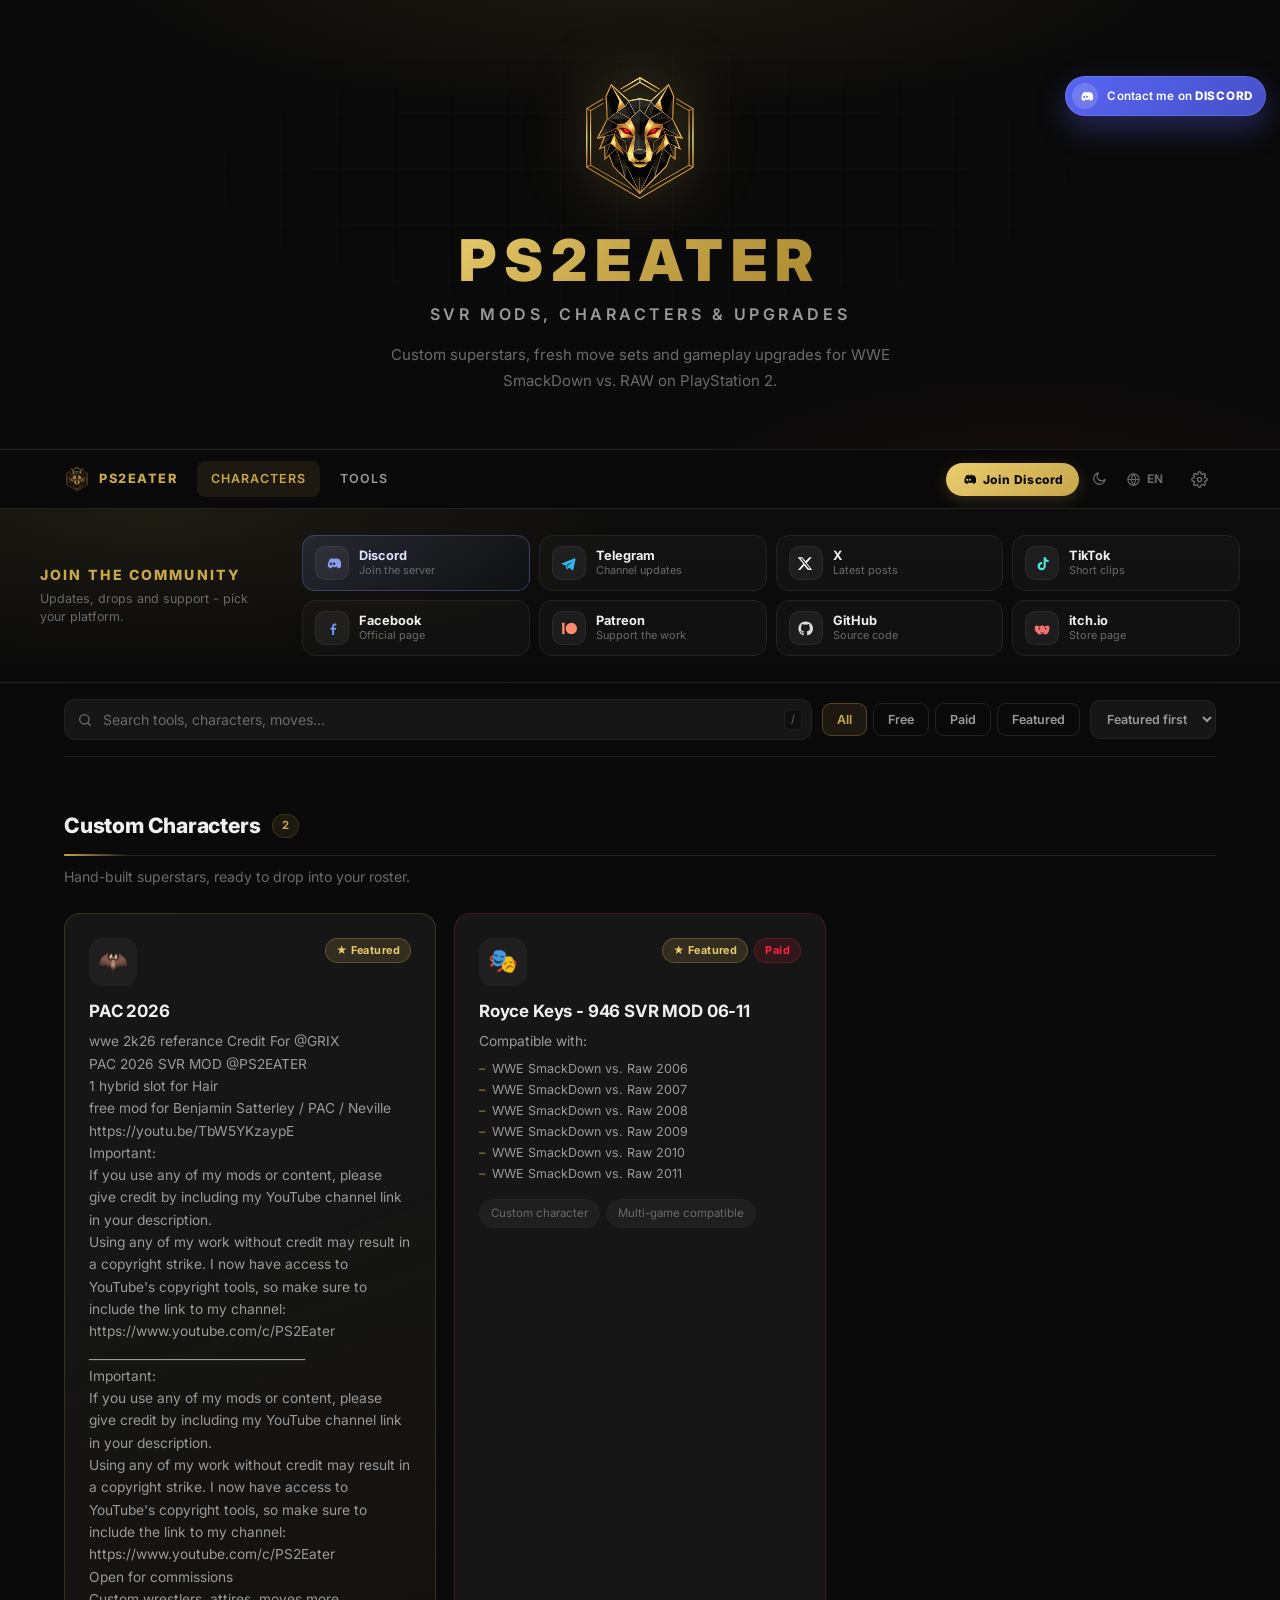
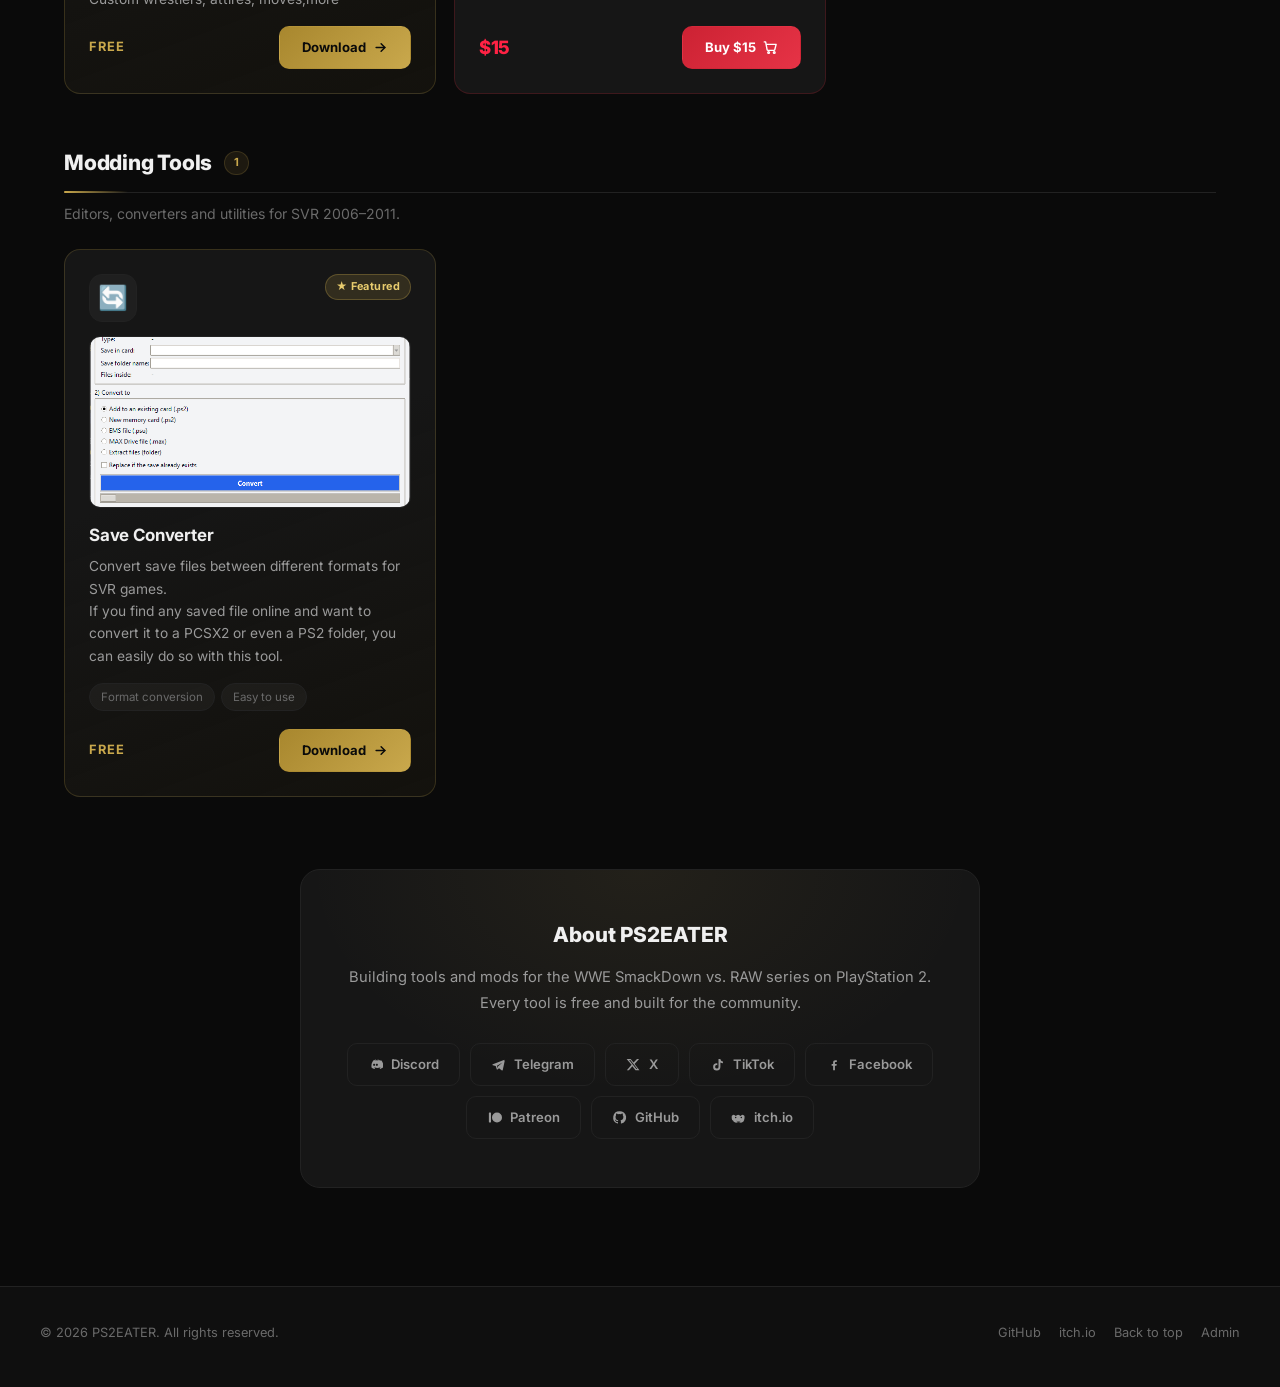
==== commit 535686b2: "Update index.html" ====
--- a/index.html
+++ b/index.html
@@ -41,6 +41,9 @@
     <link rel="preconnect" href="https://fonts.googleapis.com">
     <link rel="preconnect" href="https://fonts.gstatic.com" crossorigin>
     <link rel="stylesheet" href="style.css">
+    <!-- Analytics: GoatCounter (privacy-friendly, no cookies). -->
+    <script data-goatcounter="https://ps2eater.goatcounter.com/count"
+            async src="//gc.zgo.at/count.js"></script>
 </head>
 <body>
 <a class="skip-link" href="#main">Skip to content</a>
